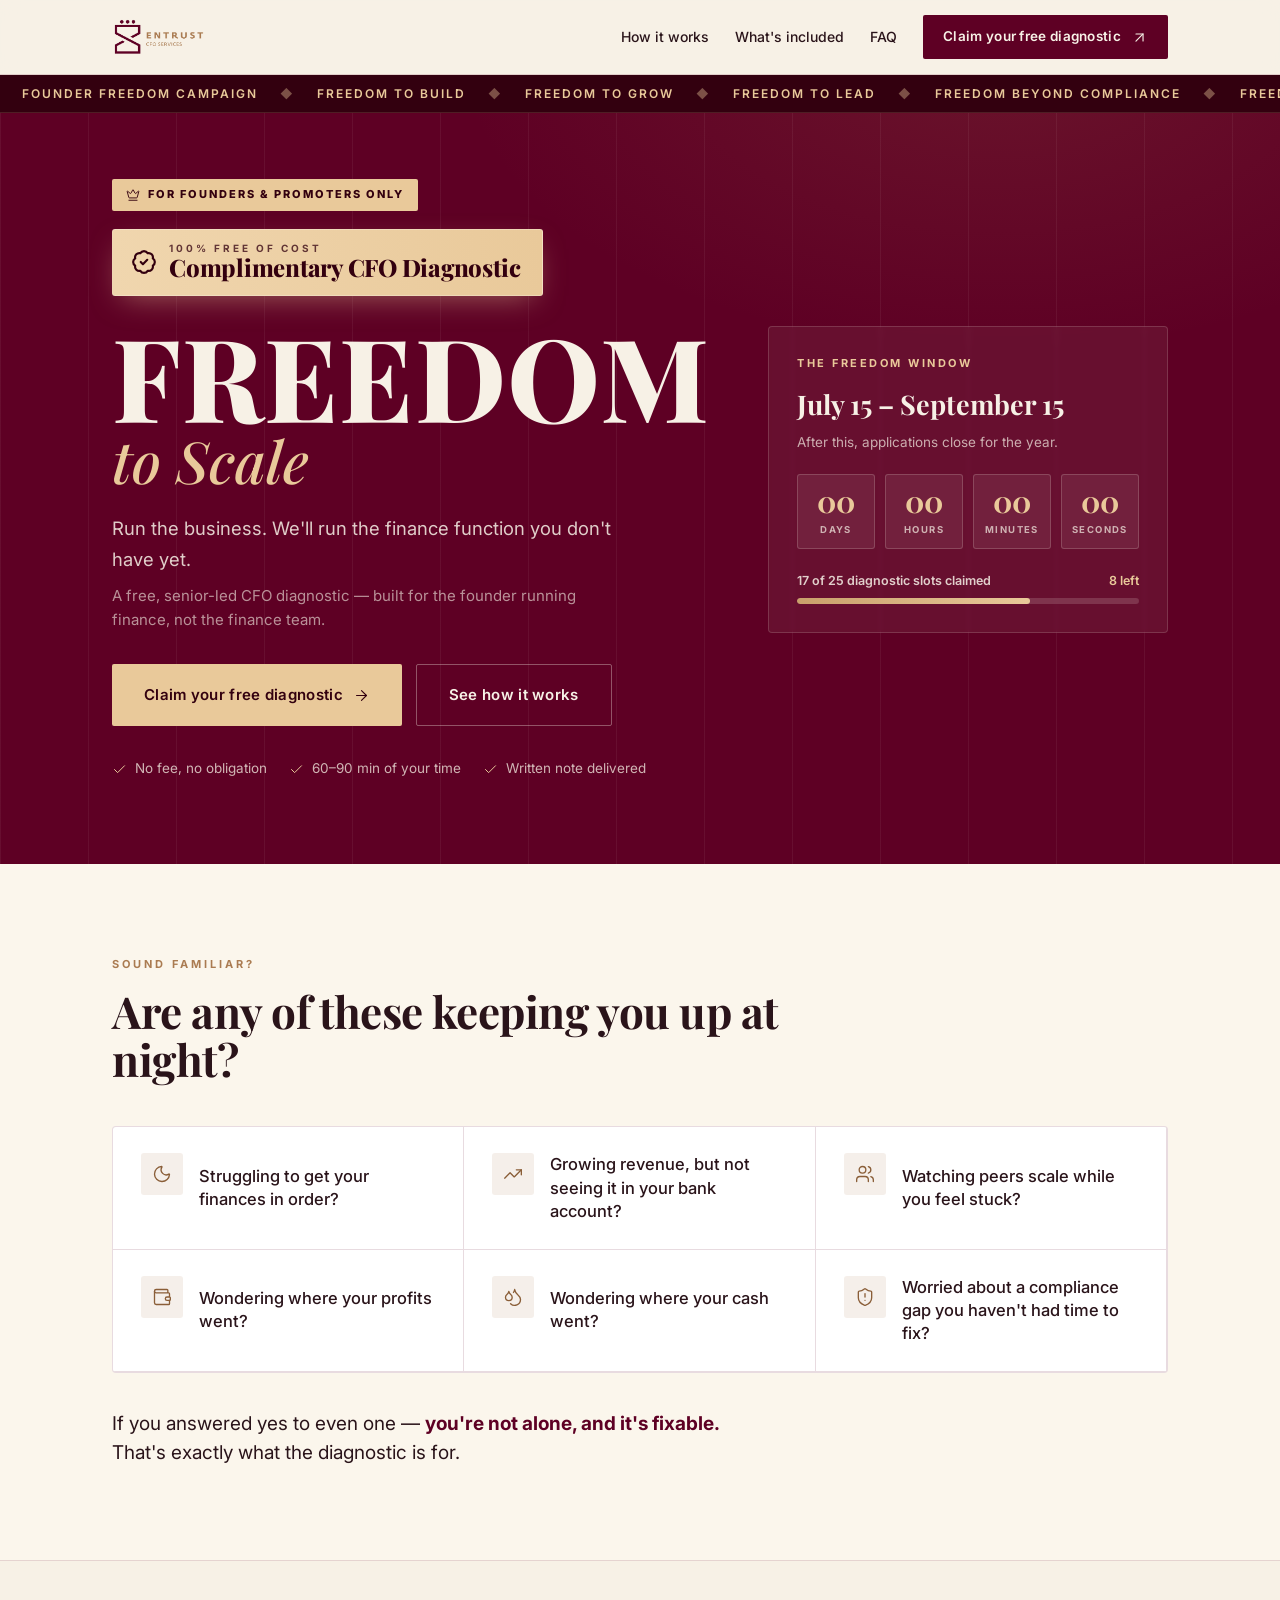
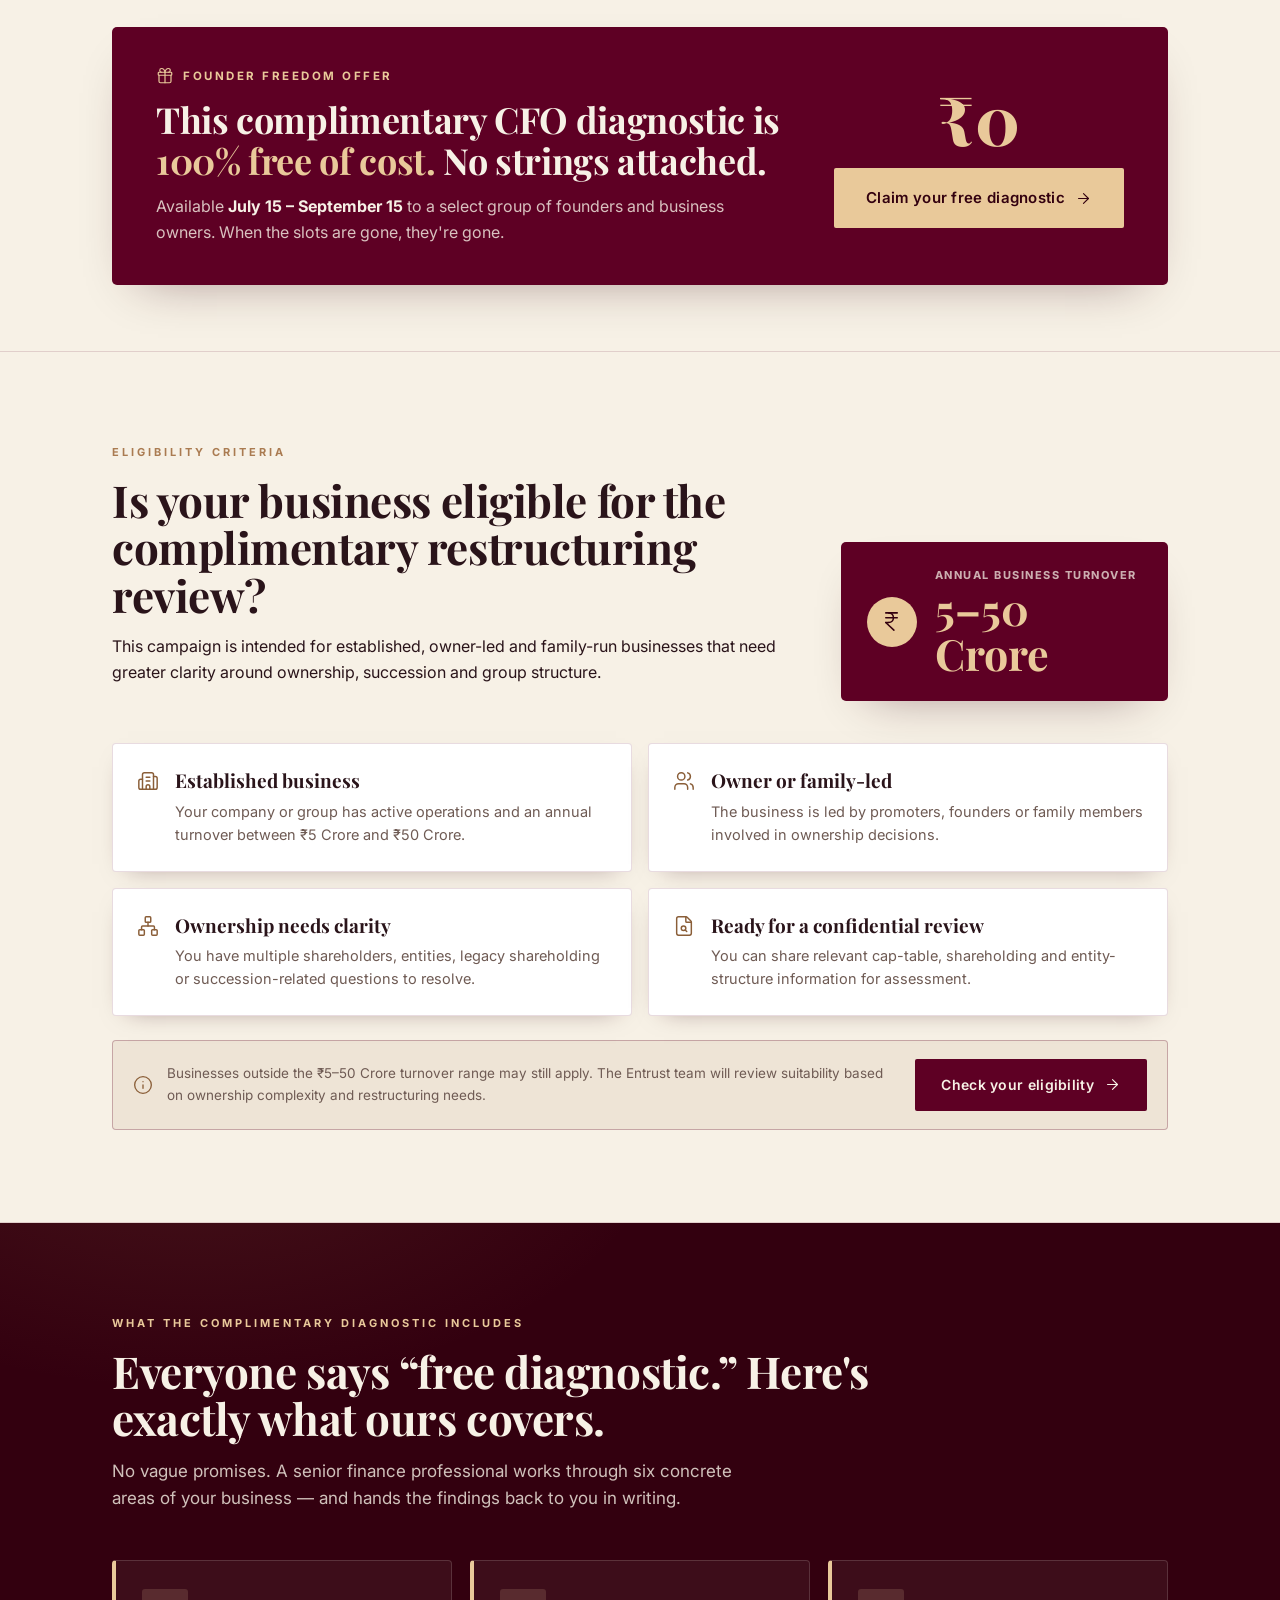
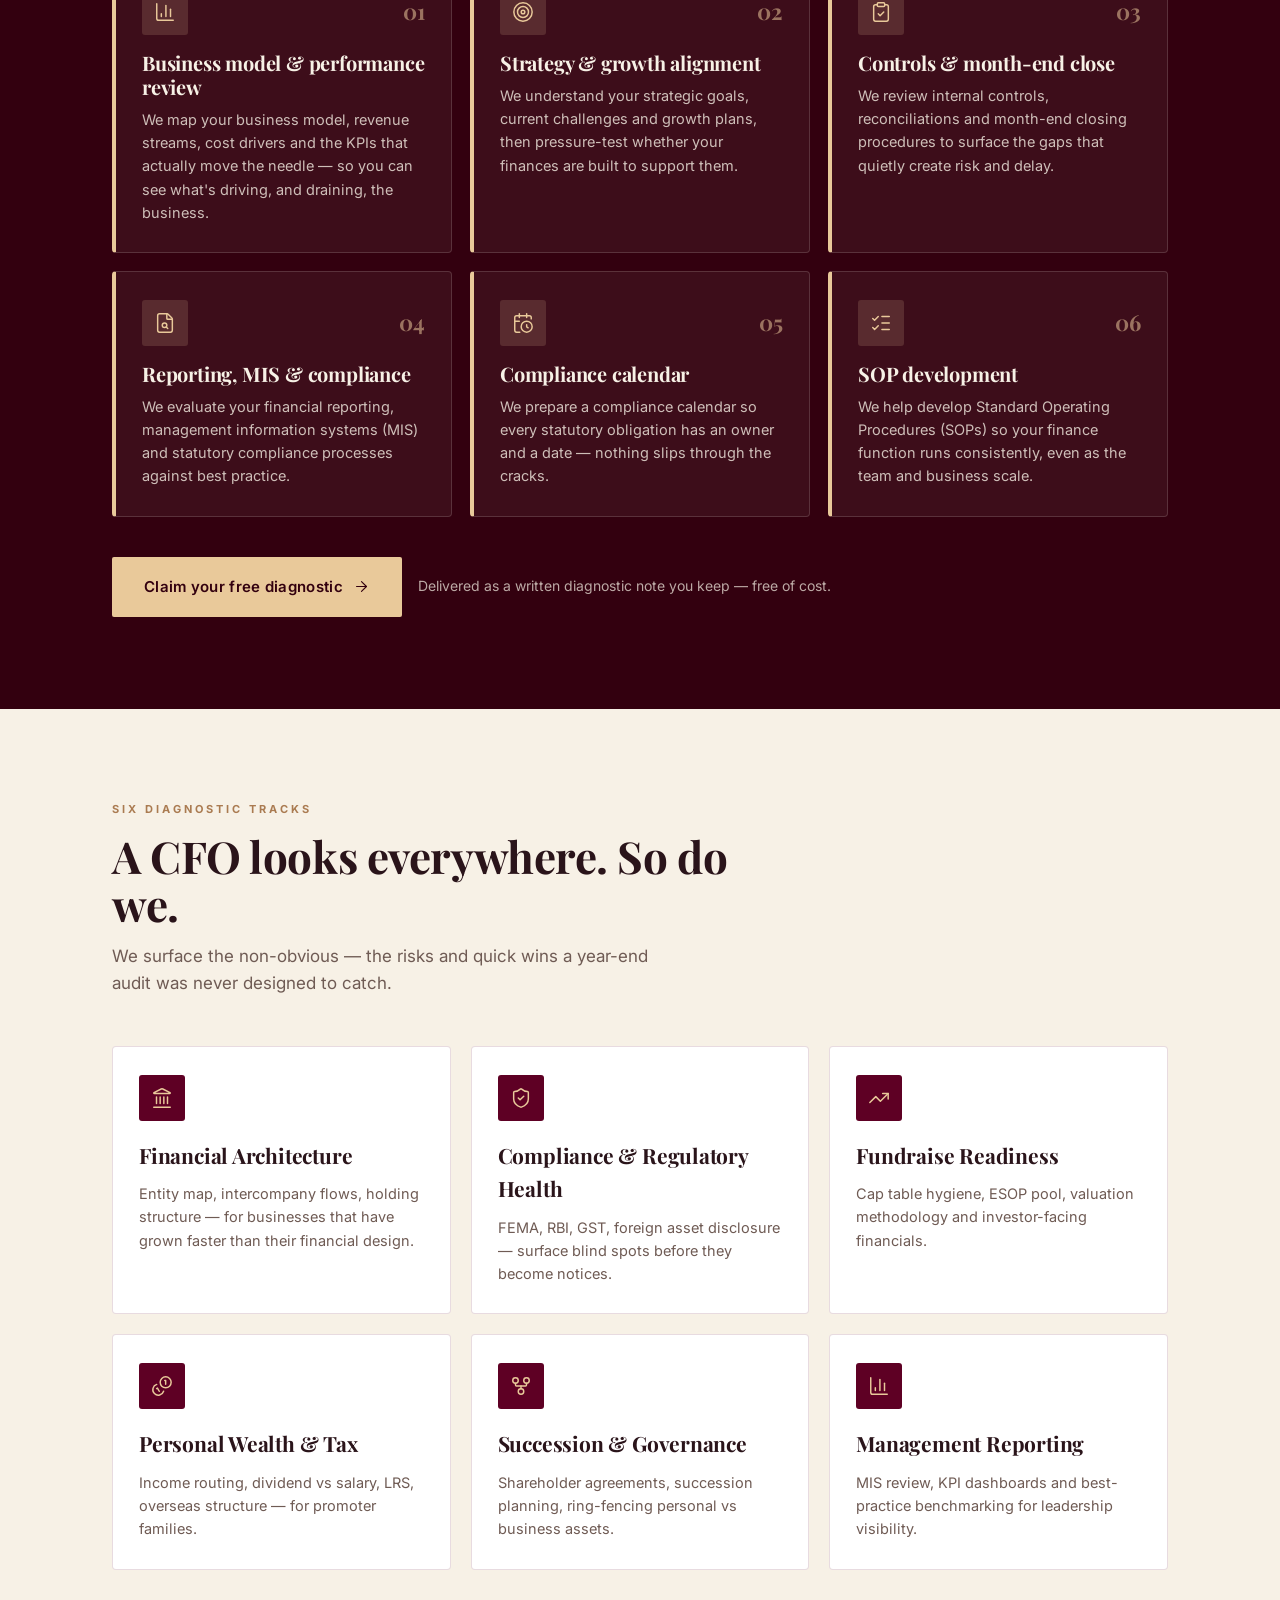
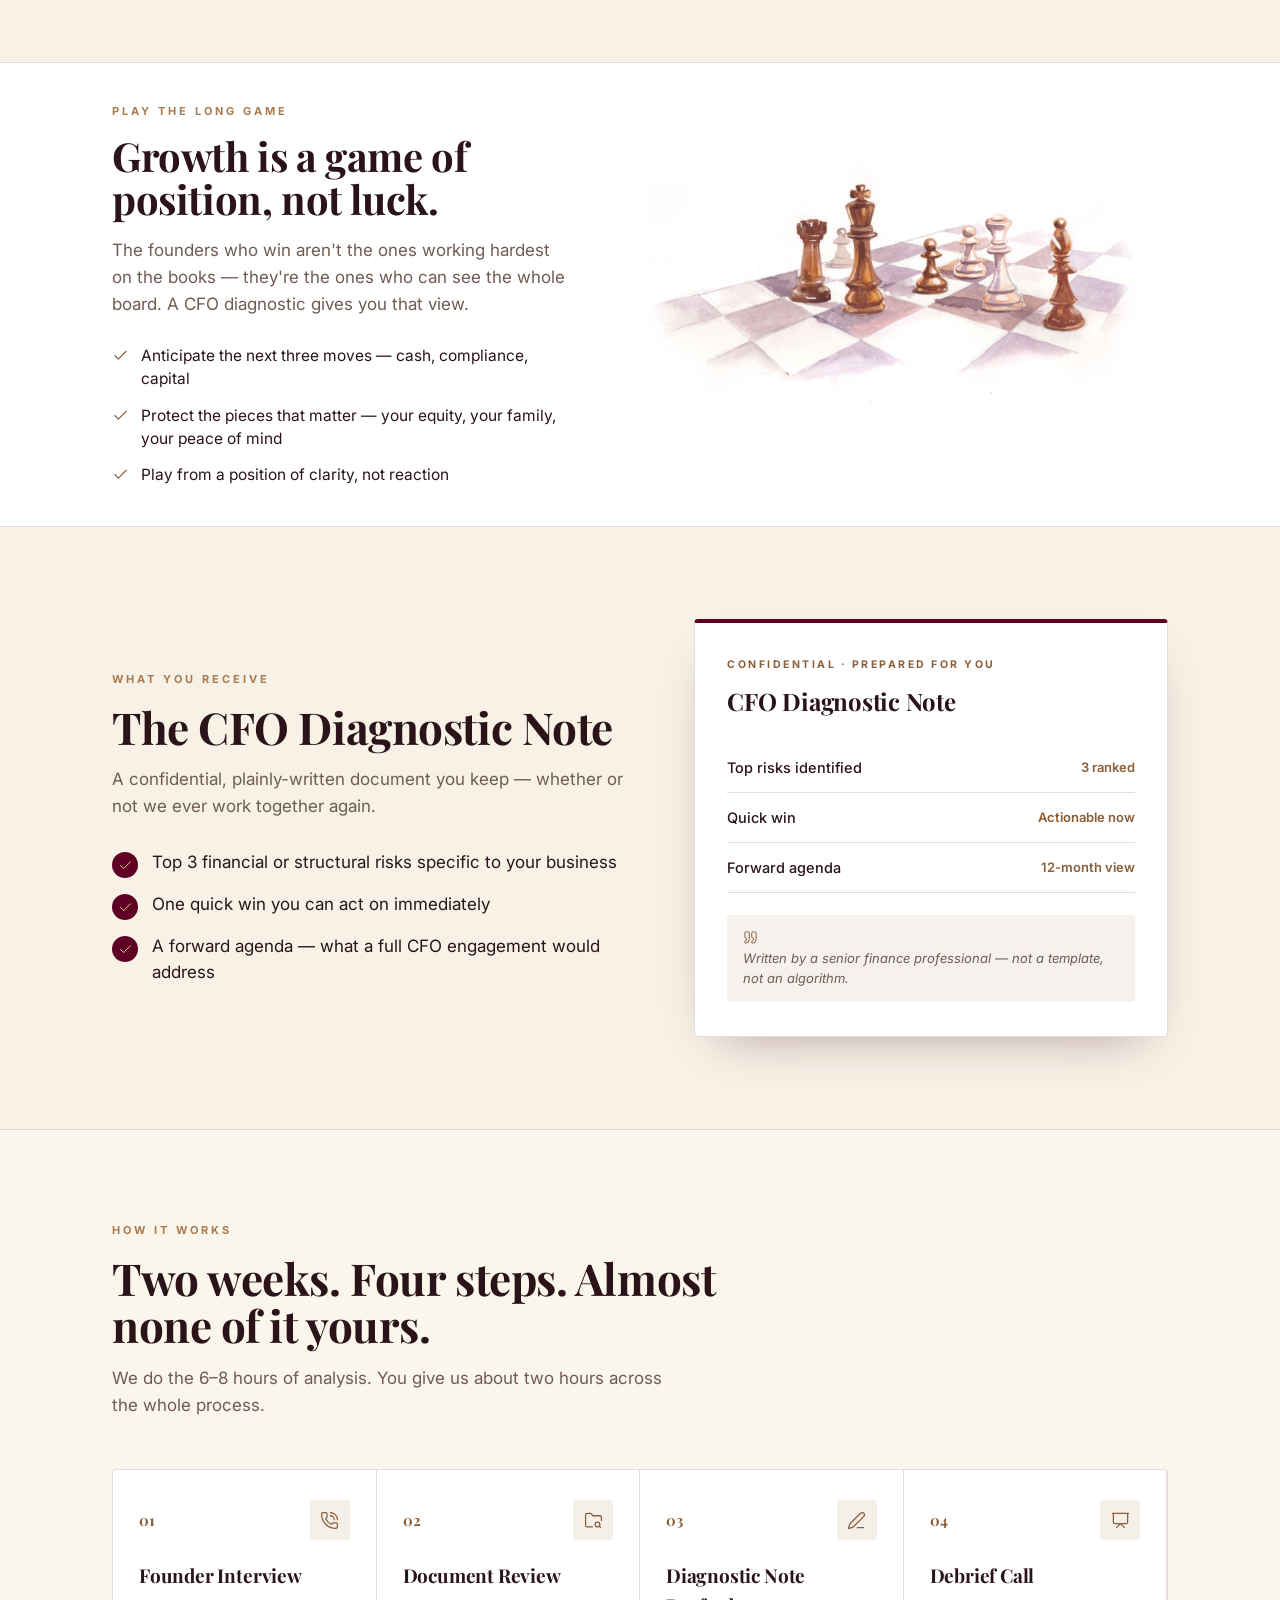
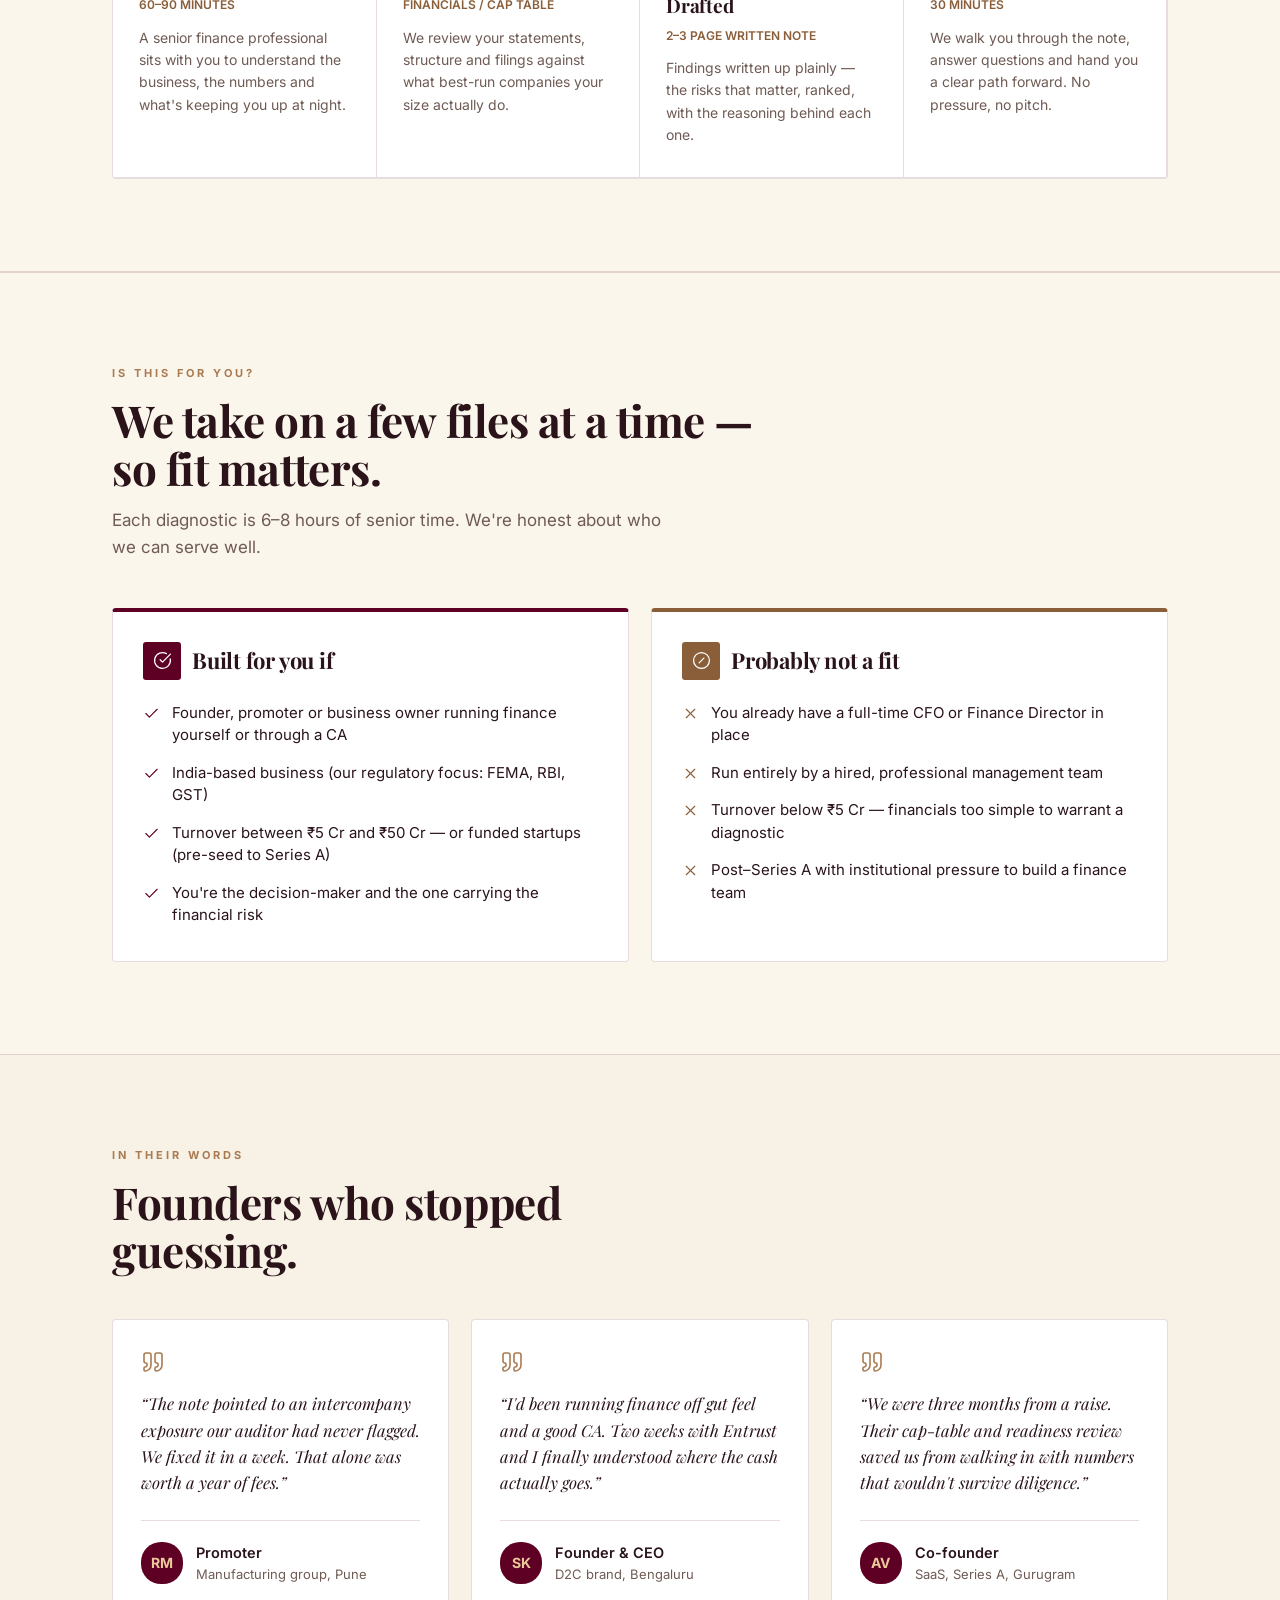
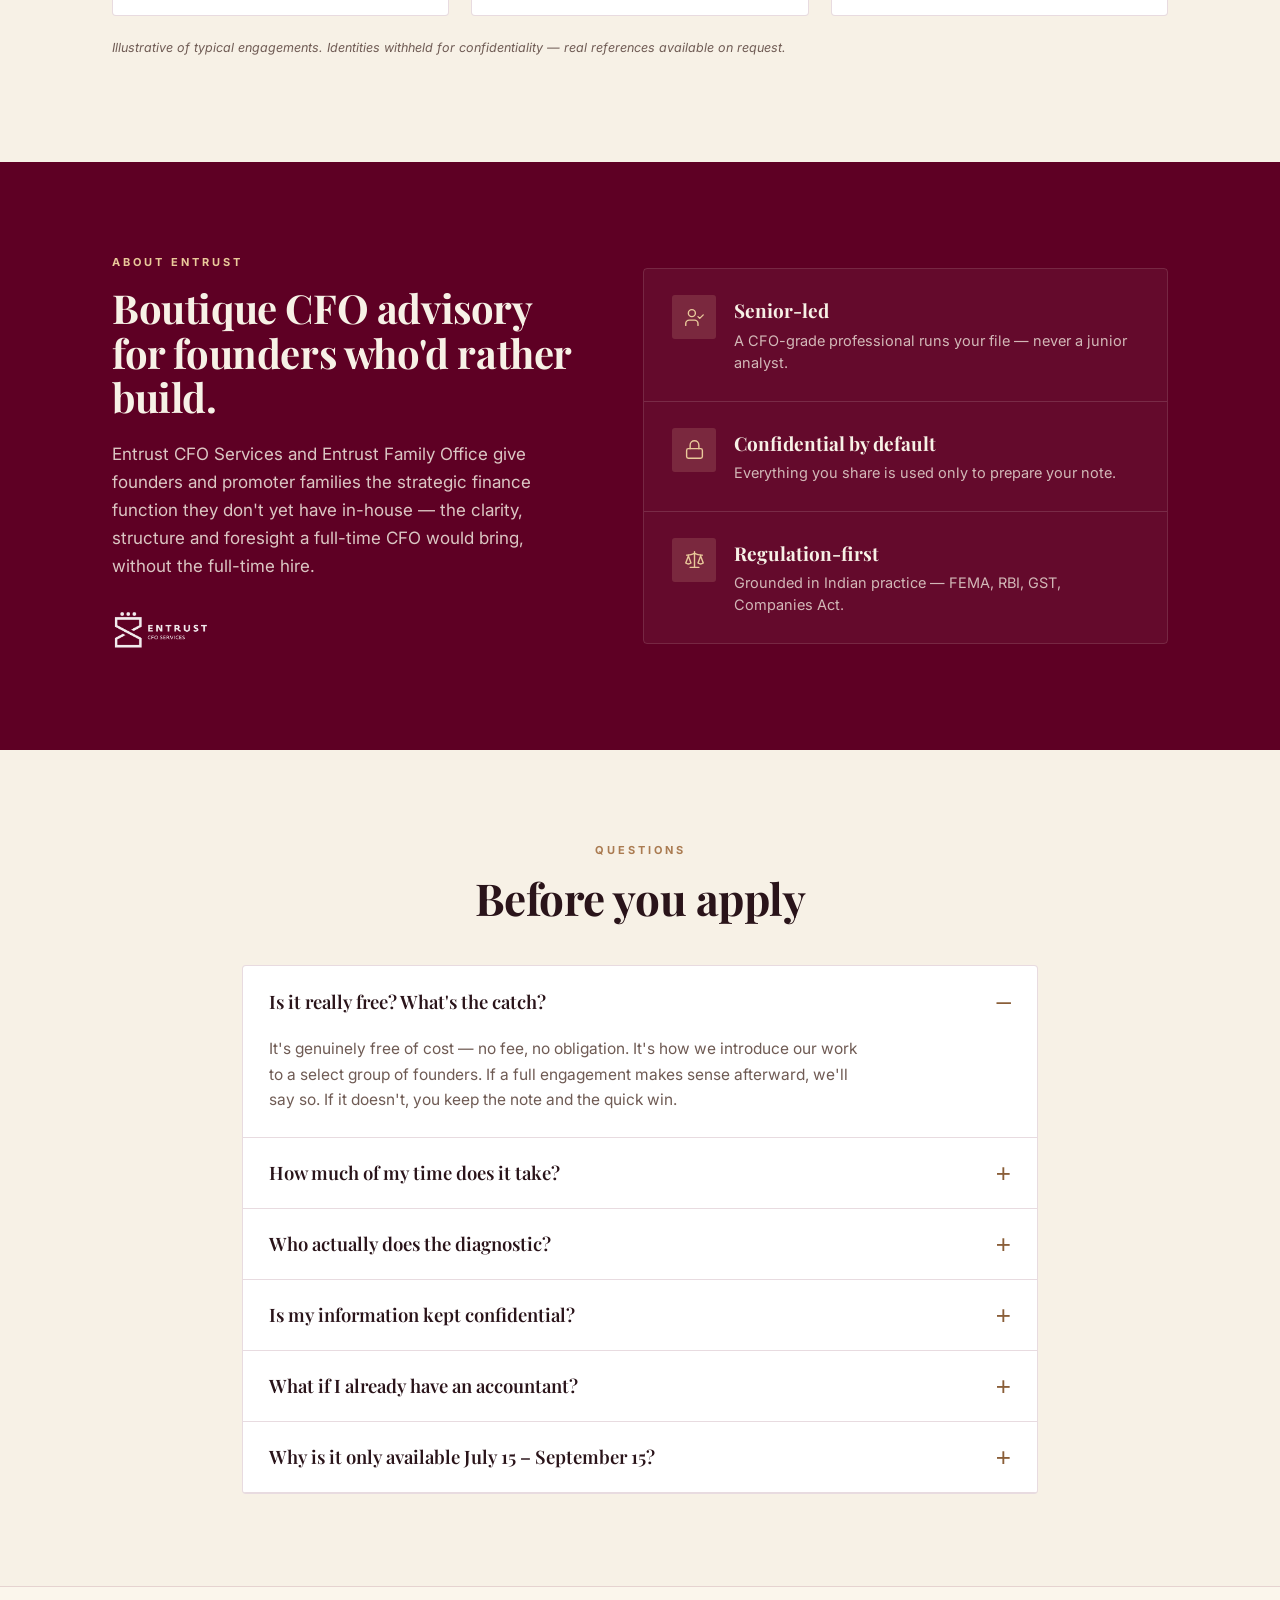
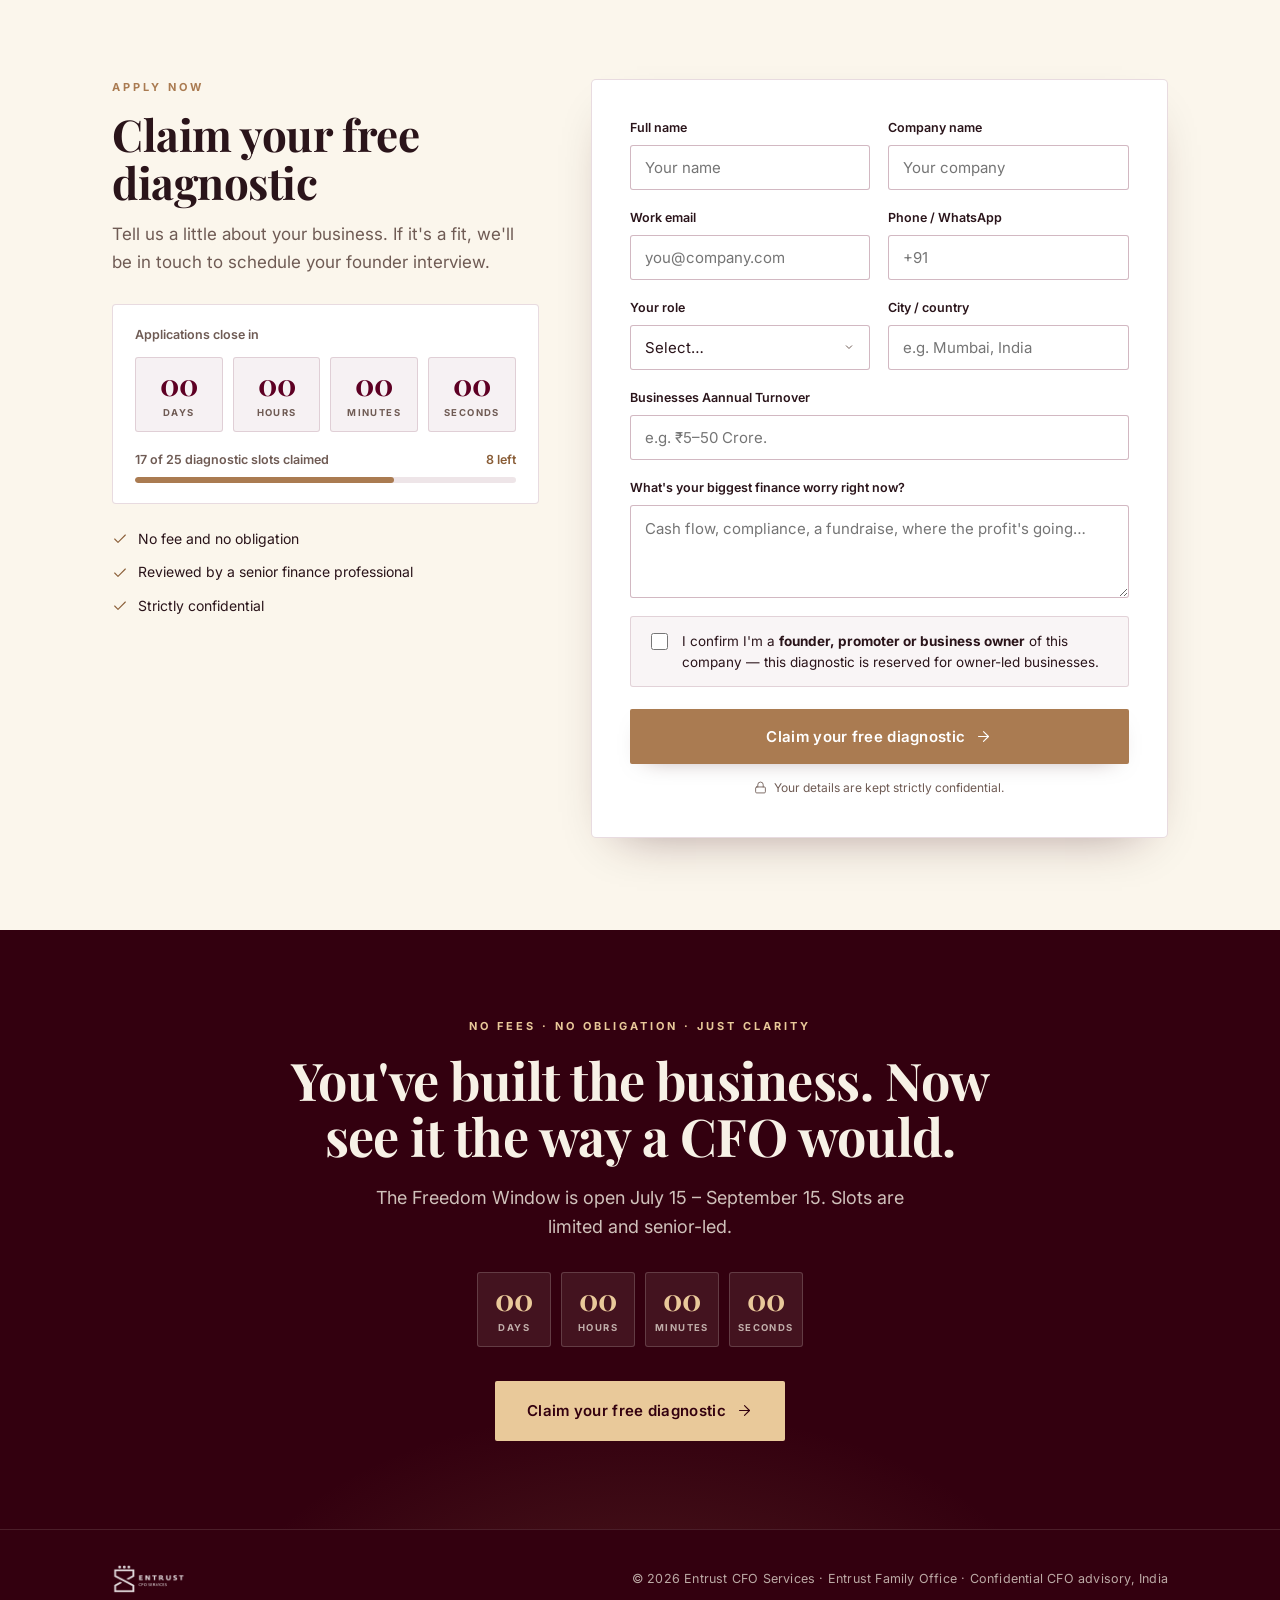
==== Free-cfo-diagnostic/index.html @ 4e7f2d43 "Add files via upload" ====
<!DOCTYPE html>
<html lang="en">

<head>
  <meta charset="UTF-8">
  <meta name="viewport" content="width=device-width, initial-scale=1.0">
  <title>Complimentary CFO Diagnostic | Entrust CFO Services</title>
  <meta name="description"
    content="Apply for a complimentary CFO diagnostic for founder-led businesses. Get a senior review of finance, compliance, cash flow and growth priorities.">
  <link rel="preconnect" href="https://fonts.googleapis.com">
  <link rel="preconnect" href="https://fonts.gstatic.com" crossorigin>
  <link
    href="https://fonts.googleapis.com/css2?family=Inter:wght@300;400;500;600;700;800&family=Playfair+Display:ital,wght@0,400..800;1,400..600&display=swap"
    rel="stylesheet">
  <link rel="stylesheet" href="styles.css">
  <script src="assets/lucide.min.js" defer></script>
  <script src="script.js" defer></script>
</head>

<body>
  <div class="u-001">
    <nav class="u-002">
      <div class="wrap u-003">
        <img alt="Entrust CFO Services" class="u-004" src="assets/entrust-logo.png" />
        <div class="nav-links u-005">
          <a class="nav-link" href="#how">How it works</a>
          <a class="nav-link" href="#included">What's included</a>
          <a class="nav-link" href="#faq">FAQ</a>
          <a class="btn btn-maroon u-006" href="#apply">Claim your free diagnostic<i class="lucide"
              data-lucide="arrow-up-right"></i></a>
        </div>
        <button aria-controls="mobile-menu" aria-expanded="false" aria-label="Menu" class="hamburger"
          id="menu-toggle"><i class="lucide" data-lucide="menu"></i></button>
      </div>
      <div class="u-007" hidden="" id="mobile-menu">
        <a class="nav-link mobile-menu-link u-008" href="#how">How it works</a>
        <a class="nav-link mobile-menu-link u-008" href="#included">What's included</a>
        <a class="nav-link mobile-menu-link u-008" href="#faq">FAQ</a>
        <a class="btn btn-maroon mobile-menu-link u-009" href="#apply">Claim your free diagnostic<i class="lucide"
            data-lucide="arrow-up-right"></i></a>
      </div>
    </nav>
    <div class="u-010">
      <div class="ticker-track u-011">
        <span class="u-012"><span class="u-013">Founder Freedom Campaign</span><span class="u-014">◆</span></span>
        <span class="u-012"><span class="u-013">Freedom to Build</span><span class="u-014">◆</span></span>
        <span class="u-012"><span class="u-013">Freedom to Grow</span><span class="u-014">◆</span></span>
        <span class="u-012"><span class="u-013">Freedom to Lead</span><span class="u-014">◆</span></span>
        <span class="u-012"><span class="u-013">Freedom Beyond Compliance</span><span class="u-014">◆</span></span>
        <span class="u-012"><span class="u-013">Freedom from the Back Office</span><span class="u-014">◆</span></span>
        <span class="u-012"><span class="u-013">Complimentary CFO Diagnostic · Jul 15 – Sep 15</span><span
            class="u-014">◆</span></span>
        <span class="u-012"><span class="u-013">Founder Freedom Campaign</span><span class="u-014">◆</span></span>
        <span class="u-012"><span class="u-013">Freedom to Build</span><span class="u-014">◆</span></span>
        <span class="u-012"><span class="u-013">Freedom to Grow</span><span class="u-014">◆</span></span>
        <span class="u-012"><span class="u-013">Freedom to Lead</span><span class="u-014">◆</span></span>
        <span class="u-012"><span class="u-013">Freedom Beyond Compliance</span><span class="u-014">◆</span></span>
        <span class="u-012"><span class="u-013">Freedom from the Back Office</span><span class="u-014">◆</span></span>
        <span class="u-012"><span class="u-013">Complimentary CFO Diagnostic · Jul 15 – Sep 15</span><span
            class="u-014">◆</span></span>
      </div>
    </div>
    <header class="u-015">
      <div class="u-016"></div>
      <div class="u-017"></div>
      <div class="wrap hero-grid u-018">
        <div>
          <div class="u-019">
            <span class="u-020"><i class="lucide u-021" data-lucide="crown"></i>For founders &amp; promoters only</span>
          </div>
          <div class="u-022">
            <i class="lucide u-023" data-lucide="badge-check"></i>
            <div class="u-024">
              <span class="u-025">100% Free of cost</span>
              <span class="serif u-026">Complimentary CFO Diagnostic</span>
            </div>
          </div>
          <div class="serif u-027">
            <div class="u-028">FREEDOM</div>
            <div class="u-029">
              <span data-words='["to Build", "to Scale", "to Lead"]' id="rotating-word">to Build</span>
            </div>
          </div>
          <p class="u-030">Run the business. We'll run the finance function you don't have yet.</p>
          <p class="u-031">A free, senior-led CFO diagnostic — built for the founder running finance, not the finance
            team.</p>
          <div class="u-032">
            <a class="btn btn-lg btn-gold" href="#apply">Claim your free diagnostic<i class="lucide"
                data-lucide="arrow-right"></i></a>
            <a class="btn btn-lg btn-ghost u-033" href="#how">See how it works</a>
          </div>
          <div class="u-034">
            <span class="u-035"><i class="lucide u-036" data-lucide="check"></i>No fee, no obligation</span>
            <span class="u-035"><i class="lucide u-036" data-lucide="check"></i>60–90 min of your time</span>
            <span class="u-035"><i class="lucide u-036" data-lucide="check"></i>Written note delivered</span>
          </div>
        </div>
        <div class="u-037">
          <div class="u-038">The Freedom Window</div>
          <div class="serif u-039">July 15 – September 15</div>
          <p class="u-040">After this, applications close for the year.</p>
          <div class="u-041">
            <div class="countdown countdown-light" data-deadline="2026-09-15T23:59:59+05:30">
              <div class="countdown-item"><strong data-countdown="days">00</strong><span>Days</span></div>
              <div class="countdown-item"><strong data-countdown="hours">00</strong><span>Hours</span></div>
              <div class="countdown-item"><strong data-countdown="minutes">00</strong><span>Minutes</span></div>
              <div class="countdown-item"><strong data-countdown="seconds">00</strong><span>Seconds</span></div>
            </div>
          </div>
          <div>
            <div class="u-042"><span>17 of 25 diagnostic slots claimed</span><span class="u-043">8 left</span></div>
            <div class="u-044">
              <div class="u-045"></div>
            </div>
          </div>
        </div>
      </div>
    </header>
    <section class="section u-046">
      <div class="wrap">
        <div class="sec-head u-047">
          <p class="eyebrow">Sound familiar?</p>
          <h2 class="serif sec-title">Are any of these keeping you up at night?</h2>
        </div>
        <div class="u-048">
          <div class="u-049">
            <div class="u-050"><i class="lucide u-051" data-lucide="moon"></i></div>
            <p class="u-052">Struggling to get your finances in order?</p>
          </div>
          <div class="u-049">
            <div class="u-050"><i class="lucide u-051" data-lucide="trending-up"></i></div>
            <p class="u-052">Growing revenue, but not seeing it in your bank account?</p>
          </div>
          <div class="u-049">
            <div class="u-050"><i class="lucide u-051" data-lucide="users"></i></div>
            <p class="u-052">Watching peers scale while you feel stuck?</p>
          </div>
          <div class="u-049">
            <div class="u-050"><i class="lucide u-051" data-lucide="wallet"></i></div>
            <p class="u-052">Wondering where your profits went?</p>
          </div>
          <div class="u-049">
            <div class="u-050"><i class="lucide u-051" data-lucide="droplets"></i></div>
            <p class="u-052">Wondering where your cash went?</p>
          </div>
          <div class="u-049">
            <div class="u-050"><i class="lucide u-051" data-lucide="shield-alert"></i></div>
            <p class="u-052">Worried about a compliance gap you haven't had time to fix?</p>
          </div>
        </div>
        <p class="u-053">If you answered yes to even one — <strong class="u-054">you're not alone, and it's
            fixable.</strong> That's exactly what the diagnostic is for.</p>
      </div>
    </section>
    <section class="section-tight">
      <div class="wrap">
        <div class="offer-grid u-055">
          <div>
            <div class="u-056"><i class="lucide u-057" data-lucide="gift"></i><span class="u-058">Founder Freedom
                Offer</span></div>
            <h2 class="serif u-059">This complimentary CFO diagnostic is <span class="u-043">100% free of cost.</span>
              No strings attached.</h2>
            <p class="u-060">Available <strong class="u-061">July 15 – September 15</strong> to a select group of
              founders and business owners. When the slots are gone, they're gone.</p>
          </div>
          <div class="offer-price u-062">
            <div class="serif u-063">₹0</div>
            <a class="btn btn-lg btn-gold u-064" href="#apply">Claim your free diagnostic<i class="lucide"
                data-lucide="arrow-right"></i></a>
          </div>
        </div>
      </div>
    </section>
    <section class="section eligibility-section" id="eligibility">
      <div class="wrap">
        <div class="eligibility-layout">
          <div class="section-heading wide">
            <p class="eyebrow">Eligibility criteria</p>
            <h2 class="serif sec-title">Is your business eligible for the complimentary restructuring review?</h2>
            <p class="section-sub">This campaign is intended for established, owner-led and family-run businesses that
              need greater clarity around ownership, succession and group structure.</p>
          </div>

          <div class="turnover-highlight" aria-label="Annual turnover eligibility">
            <span class="turnover-icon"><i data-lucide="indian-rupee"></i></span>
            <div>
              <span>Annual business turnover</span>
              <strong class="serif">5–50 Crore</strong>
            </div>
          </div>
        </div>

        <div class="eligibility-grid">
          <article class="eligibility-card">
            <i data-lucide="building-2"></i>
            <div><strong>Established business</strong>
              <p>Your company or group has active operations and an annual turnover between ₹5 Crore and ₹50 Crore.</p>
            </div>
          </article>
          <article class="eligibility-card">
            <i data-lucide="users"></i>
            <div><strong>Owner or family-led</strong>
              <p>The business is led by promoters, founders or family members involved in ownership decisions.</p>
            </div>
          </article>
          <article class="eligibility-card">
            <i data-lucide="network"></i>
            <div><strong>Ownership needs clarity</strong>
              <p>You have multiple shareholders, entities, legacy shareholding or succession-related questions to
                resolve.</p>
            </div>
          </article>
          <article class="eligibility-card">
            <i data-lucide="file-search"></i>
            <div><strong>Ready for a confidential review</strong>
              <p>You can share relevant cap-table, shareholding and entity-structure information for assessment.</p>
            </div>
          </article>
        </div>

        <div class="eligibility-note">
          <i data-lucide="info"></i>
          <p>Businesses outside the ₹5–50 Crore turnover range may still apply. The Entrust team will review suitability
            based on ownership complexity and restructuring needs.</p>
          <a href="#apply" class="btn btn-maroon">Check your eligibility <i data-lucide="arrow-right"></i></a>
        </div>
      </div>
    </section>

    <section class="section u-065" id="included">
      <div class="u-066"></div>
      <div class="wrap u-067">
        <div class="sec-head u-068">
          <p class="eyebrow u-043">What the complimentary diagnostic includes</p>
          <h2 class="serif sec-title u-061">Everyone says “free diagnostic.” Here's exactly what ours covers.</h2>
          <p class="sec-sub u-069">No vague promises. A senior finance professional works through six concrete areas of
            your business — and hands the findings back to you in writing.</p>
        </div>
        <div class="u-070">
          <div class="inc-card u-071">
            <div class="u-072">
              <div class="u-073"><i class="lucide u-074" data-lucide="bar-chart-3"></i></div>
              <span class="serif u-075">01</span>
            </div>
            <h3 class="serif u-076">Business model &amp; performance review</h3>
            <p class="u-077">We map your business model, revenue streams, cost drivers and the KPIs that actually move
              the needle — so you can see what's driving, and draining, the business.</p>
          </div>
          <div class="inc-card u-071">
            <div class="u-072">
              <div class="u-073"><i class="lucide u-074" data-lucide="target"></i></div>
              <span class="serif u-075">02</span>
            </div>
            <h3 class="serif u-076">Strategy &amp; growth alignment</h3>
            <p class="u-077">We understand your strategic goals, current challenges and growth plans, then pressure-test
              whether your finances are built to support them.</p>
          </div>
          <div class="inc-card u-071">
            <div class="u-072">
              <div class="u-073"><i class="lucide u-074" data-lucide="clipboard-check"></i></div>
              <span class="serif u-075">03</span>
            </div>
            <h3 class="serif u-076">Controls &amp; month-end close</h3>
            <p class="u-077">We review internal controls, reconciliations and month-end closing procedures to surface
              the gaps that quietly create risk and delay.</p>
          </div>
          <div class="inc-card u-071">
            <div class="u-072">
              <div class="u-073"><i class="lucide u-074" data-lucide="file-search"></i></div>
              <span class="serif u-075">04</span>
            </div>
            <h3 class="serif u-076">Reporting, MIS &amp; compliance</h3>
            <p class="u-077">We evaluate your financial reporting, management information systems (MIS) and statutory
              compliance processes against best practice.</p>
          </div>
          <div class="inc-card u-071">
            <div class="u-072">
              <div class="u-073"><i class="lucide u-074" data-lucide="calendar-clock"></i></div>
              <span class="serif u-075">05</span>
            </div>
            <h3 class="serif u-076">Compliance calendar</h3>
            <p class="u-077">We prepare a compliance calendar so every statutory obligation has an owner and a date —
              nothing slips through the cracks.</p>
          </div>
          <div class="inc-card u-071">
            <div class="u-072">
              <div class="u-073"><i class="lucide u-074" data-lucide="list-checks"></i></div>
              <span class="serif u-075">06</span>
            </div>
            <h3 class="serif u-076">SOP development</h3>
            <p class="u-077">We help develop Standard Operating Procedures (SOPs) so your finance function runs
              consistently, even as the team and business scale.</p>
          </div>
        </div>
        <div class="u-078">
          <a class="btn btn-lg btn-gold" href="#apply">Claim your free diagnostic<i class="lucide"
              data-lucide="arrow-right"></i></a>
          <span class="u-079">Delivered as a written diagnostic note you keep — free of cost.</span>
        </div>
      </div>
    </section>
    <section class="section" id="tracks">
      <div class="wrap">
        <div class="sec-head">
          <p class="eyebrow">Six diagnostic tracks</p>
          <h2 class="serif sec-title">A CFO looks everywhere. So do we.</h2>
          <p class="sec-sub">We surface the non-obvious — the risks and quick wins a year-end audit was never designed
            to catch.</p>
        </div>
        <div class="u-080">
          <div class="track-card u-081">
            <div class="u-082"><i class="lucide u-074" data-lucide="landmark"></i></div>
            <h3 class="serif u-083">Financial Architecture</h3>
            <p class="u-084">Entity map, intercompany flows, holding structure — for businesses that have grown faster
              than their financial design.</p>
          </div>
          <div class="track-card u-081">
            <div class="u-082"><i class="lucide u-074" data-lucide="shield-check"></i></div>
            <h3 class="serif u-083">Compliance &amp; Regulatory Health</h3>
            <p class="u-084">FEMA, RBI, GST, foreign asset disclosure — surface blind spots before they become notices.
            </p>
          </div>
          <div class="track-card u-081">
            <div class="u-082"><i class="lucide u-074" data-lucide="trending-up"></i></div>
            <h3 class="serif u-083">Fundraise Readiness</h3>
            <p class="u-084">Cap table hygiene, ESOP pool, valuation methodology and investor-facing financials.</p>
          </div>
          <div class="track-card u-081">
            <div class="u-082"><i class="lucide u-074" data-lucide="coins"></i></div>
            <h3 class="serif u-083">Personal Wealth &amp; Tax</h3>
            <p class="u-084">Income routing, dividend vs salary, LRS, overseas structure — for promoter families.</p>
          </div>
          <div class="track-card u-081">
            <div class="u-082"><i class="lucide u-074" data-lucide="git-fork"></i></div>
            <h3 class="serif u-083">Succession &amp; Governance</h3>
            <p class="u-084">Shareholder agreements, succession planning, ring-fencing personal vs business assets.</p>
          </div>
          <div class="track-card u-081">
            <div class="u-082"><i class="lucide u-074" data-lucide="bar-chart-3"></i></div>
            <h3 class="serif u-083">Management Reporting</h3>
            <p class="u-084">MIS review, KPI dashboards and best-practice benchmarking for leadership visibility.</p>
          </div>
        </div>
      </div>
    </section>
    <section class="u-085">
      <div class="wrap strat-grid u-086">
        <div>
          <p class="eyebrow">Play the long game</p>
          <h2 class="serif sec-title u-087">Growth is a game of position, not luck.</h2>
          <p class="sec-sub">The founders who win aren't the ones working hardest on the books — they're the ones who
            can see the whole board. A CFO diagnostic gives you that view.</p>
          <div class="u-088">
            <div class="u-089"><i class="lucide u-090" data-lucide="check"></i><span class="u-091">Anticipate the next
                three moves — cash, compliance, capital</span></div>
            <div class="u-089"><i class="lucide u-090" data-lucide="check"></i><span class="u-091">Protect the pieces
                that matter — your equity, your family, your peace of mind</span></div>
            <div class="u-089"><i class="lucide u-090" data-lucide="check"></i><span class="u-091">Play from a position
                of clarity, not reaction</span></div>
          </div>
        </div>
        <figure class="u-092">
          <img alt="Watercolour chess board mid-game" class="u-093" loading="lazy" src="assets/founder.jpg" />
        </figure>
      </div>
    </section>
    <section class="section">
      <div class="wrap deliv-grid u-094">
        <div>
          <p class="eyebrow">What you receive</p>
          <h2 class="serif sec-title">The CFO Diagnostic Note</h2>
          <p class="sec-sub">A confidential, plainly-written document you keep — whether or not we ever work together
            again.</p>
          <div class="u-095">
            <div class="u-096">
              <div class="u-097"><i class="lucide u-098" data-lucide="check"></i></div>
              <p class="u-099">Top 3 financial or structural risks specific to your business</p>
            </div>
            <div class="u-096">
              <div class="u-097"><i class="lucide u-098" data-lucide="check"></i></div>
              <p class="u-099">One quick win you can act on immediately</p>
            </div>
            <div class="u-096">
              <div class="u-097"><i class="lucide u-098" data-lucide="check"></i></div>
              <p class="u-099">A forward agenda — what a full CFO engagement would address</p>
            </div>
          </div>
        </div>
        <div class="u-067">
          <div class="u-100">
            <div class="u-101">Confidential · Prepared for you</div>
            <h3 class="serif u-102">CFO Diagnostic Note</h3>
            <div class="drow u-103"><span class="u-104">Top risks identified</span><span class="u-105">3 ranked</span>
            </div>
            <div class="drow u-103"><span class="u-104">Quick win</span><span class="u-105">Actionable now</span></div>
            <div class="drow u-103"><span class="u-104">Forward agenda</span><span class="u-105">12-month view</span>
            </div>
            <div class="u-106"><i class="lucide u-107" data-lucide="quote"></i>
              <div class="u-108">Written by a senior finance professional — not a template, not an algorithm.</div>
            </div>
          </div>
        </div>
      </div>
    </section>
    <section class="section u-109" id="how">
      <div class="wrap">
        <div class="sec-head">
          <p class="eyebrow">How it works</p>
          <h2 class="serif sec-title">Two weeks. Four steps. Almost none of it yours.</h2>
          <p class="sec-sub">We do the 6–8 hours of analysis. You give us about two hours across the whole process.</p>
        </div>
        <div class="u-110">
          <div class="u-111">
            <div class="u-112"><span class="serif u-113">01</span>
              <div class="u-114"><i class="lucide u-115" data-lucide="phone-call"></i></div>
            </div>
            <h3 class="serif u-116">Founder Interview</h3>
            <div class="u-117">60–90 minutes</div>
            <p class="u-118">A senior finance professional sits with you to understand the business, the numbers and
              what's keeping you up at night.</p>
          </div>
          <div class="u-111">
            <div class="u-112"><span class="serif u-113">02</span>
              <div class="u-114"><i class="lucide u-115" data-lucide="folder-search"></i></div>
            </div>
            <h3 class="serif u-116">Document Review</h3>
            <div class="u-117">Financials / cap table</div>
            <p class="u-118">We review your statements, structure and filings against what best-run companies your size
              actually do.</p>
          </div>
          <div class="u-111">
            <div class="u-112"><span class="serif u-113">03</span>
              <div class="u-114"><i class="lucide u-115" data-lucide="pen-line"></i></div>
            </div>
            <h3 class="serif u-116">Diagnostic Note Drafted</h3>
            <div class="u-117">2–3 page written note</div>
            <p class="u-118">Findings written up plainly — the risks that matter, ranked, with the reasoning behind each
              one.</p>
          </div>
          <div class="u-111">
            <div class="u-112"><span class="serif u-113">04</span>
              <div class="u-114"><i class="lucide u-115" data-lucide="presentation"></i></div>
            </div>
            <h3 class="serif u-116">Debrief Call</h3>
            <div class="u-117">30 minutes</div>
            <p class="u-118">We walk you through the note, answer questions and hand you a clear path forward. No
              pressure, no pitch.</p>
          </div>
        </div>
      </div>
    </section>
    <section class="section u-109">
      <div class="wrap">
        <div class="sec-head u-119">
          <p class="eyebrow">Is this for you?</p>
          <h2 class="serif sec-title">We take on a few files at a time — so fit matters.</h2>
          <p class="sec-sub">Each diagnostic is 6–8 hours of senior time. We're honest about who we can serve well.</p>
        </div>
        <div class="u-120">
          <div class="u-121">
            <div class="u-122">
              <div class="u-123"><i class="lucide u-115" data-lucide="check-circle"></i></div>
              <h3 class="serif u-124">Built for you if</h3>
            </div>
            <div class="u-125">
              <div class="u-089"><i class="lucide u-126" data-lucide="check"></i><span class="u-127">Founder, promoter
                  or business owner running finance yourself or through a CA</span></div>
              <div class="u-089"><i class="lucide u-126" data-lucide="check"></i><span class="u-127">India-based
                  business (our regulatory focus: FEMA, RBI, GST)</span></div>
              <div class="u-089"><i class="lucide u-126" data-lucide="check"></i><span class="u-127">Turnover between ₹5
                  Cr and ₹50 Cr — or funded startups (pre-seed to Series A)</span></div>
              <div class="u-089"><i class="lucide u-126" data-lucide="check"></i><span class="u-127">You're the
                  decision-maker and the one carrying the financial risk</span></div>
            </div>
          </div>
          <div class="u-128">
            <div class="u-122">
              <div class="u-129"><i class="lucide u-115" data-lucide="circle-slash"></i></div>
              <h3 class="serif u-124">Probably not a fit</h3>
            </div>
            <div class="u-125">
              <div class="u-089"><i class="lucide u-090" data-lucide="x"></i><span class="u-127">You already have a
                  full-time CFO or Finance Director in place</span></div>
              <div class="u-089"><i class="lucide u-090" data-lucide="x"></i><span class="u-127">Run entirely by a
                  hired, professional management team</span></div>
              <div class="u-089"><i class="lucide u-090" data-lucide="x"></i><span class="u-127">Turnover below ₹5 Cr —
                  financials too simple to warrant a diagnostic</span></div>
              <div class="u-089"><i class="lucide u-090" data-lucide="x"></i><span class="u-127">Post–Series A with
                  institutional pressure to build a finance team</span></div>
            </div>
          </div>
        </div>
      </div>
    </section>
    <section class="section">
      <div class="wrap">
        <div class="sec-head">
          <p class="eyebrow">In their words</p>
          <h2 class="serif sec-title">Founders who stopped guessing.</h2>
        </div>
        <div class="u-130">
          <figure class="u-131">
            <i class="lucide u-132" data-lucide="quote"></i>
            <blockquote class="serif u-133">“The note pointed to an intercompany exposure our auditor had never flagged.
              We fixed it in a week. That alone was worth a year of fees.”</blockquote>
            <figcaption class="u-134">
              <div class="u-135">RM</div>
              <div>
                <div class="u-136">Promoter</div>
                <div class="u-137">Manufacturing group, Pune</div>
              </div>
            </figcaption>
          </figure>
          <figure class="u-131">
            <i class="lucide u-132" data-lucide="quote"></i>
            <blockquote class="serif u-133">“I'd been running finance off gut feel and a good CA. Two weeks with Entrust
              and I finally understood where the cash actually goes.”</blockquote>
            <figcaption class="u-134">
              <div class="u-135">SK</div>
              <div>
                <div class="u-136">Founder &amp; CEO</div>
                <div class="u-137">D2C brand, Bengaluru</div>
              </div>
            </figcaption>
          </figure>
          <figure class="u-131">
            <i class="lucide u-132" data-lucide="quote"></i>
            <blockquote class="serif u-133">“We were three months from a raise. Their cap-table and readiness review
              saved us from walking in with numbers that wouldn't survive diligence.”</blockquote>
            <figcaption class="u-134">
              <div class="u-135">AV</div>
              <div>
                <div class="u-136">Co-founder</div>
                <div class="u-137">SaaS, Series A, Gurugram</div>
              </div>
            </figcaption>
          </figure>
        </div>
        <p class="u-138">Illustrative of typical engagements. Identities withheld for confidentiality — real references
          available on request.</p>
      </div>
    </section>
    <section class="section u-139" id="about">
      <div class="wrap about-grid u-140">
        <div>
          <p class="eyebrow u-043">About Entrust</p>
          <h2 class="serif u-141">Boutique CFO advisory for founders who'd rather build.</h2>
          <p class="u-142">Entrust CFO Services and Entrust Family Office give founders and promoter families the
            strategic finance function they don't yet have in-house — the clarity, structure and foresight a full-time
            CFO would bring, without the full-time hire.</p>
          <img alt="Entrust CFO Services" class="u-143" loading="lazy" src="assets/entrust-logo.png" />
        </div>
        <div class="u-144">
          <div class="about-row u-145">
            <div class="u-146"><i class="lucide u-147" data-lucide="user-check"></i></div>
            <div>
              <div class="serif u-148">Senior-led</div>
              <div class="u-149">A CFO-grade professional runs your file — never a junior analyst.</div>
            </div>
          </div>
          <div class="about-row u-145">
            <div class="u-146"><i class="lucide u-147" data-lucide="lock"></i></div>
            <div>
              <div class="serif u-148">Confidential by default</div>
              <div class="u-149">Everything you share is used only to prepare your note.</div>
            </div>
          </div>
          <div class="about-row u-145">
            <div class="u-146"><i class="lucide u-147" data-lucide="scale"></i></div>
            <div>
              <div class="serif u-148">Regulation-first</div>
              <div class="u-149">Grounded in Indian practice — FEMA, RBI, GST, Companies Act.</div>
            </div>
          </div>
        </div>
      </div>
    </section>
    <section class="section" id="faq">
      <div class="wrap wrap-narrow">
        <div class="sec-head u-150">
          <p class="eyebrow">Questions</p>
          <h2 class="serif sec-title">Before you apply</h2>
        </div>
        <div class="u-151">
          <div class="u-152">
            <button aria-controls="faq-answer-0" aria-expanded="true" class="faq-question u-153"
              data-faq-index="0"><span class="serif u-154">Is it really free? What's the catch?</span><span
                class="u-155">–</span></button>
            <div class="faq-answer u-156" id="faq-answer-0">It's genuinely free of cost — no fee, no obligation. It's
              how we introduce our work to a select group of founders. If a full engagement makes sense afterward, we'll
              say so. If it doesn't, you keep the note and the quick win.</div>
          </div>
          <div class="u-152">
            <button aria-controls="faq-answer-1" aria-expanded="false" class="faq-question u-153"
              data-faq-index="1"><span class="serif u-154">How much of my time does it take?</span><span
                class="u-155">+</span></button>
            <div class="faq-answer u-156" hidden="" id="faq-answer-1">A 60–90 minute founder interview, sharing a few
              documents, and a 30-minute debrief. That's it. We do the 6–8 hours of analysis on our side.</div>
          </div>
          <div class="u-152">
            <button aria-controls="faq-answer-2" aria-expanded="false" class="faq-question u-153"
              data-faq-index="2"><span class="serif u-154">Who actually does the diagnostic?</span><span
                class="u-155">+</span></button>
            <div class="faq-answer u-156" hidden="" id="faq-answer-2">A senior finance professional — not a junior
              analyst. The whole point is a CFO-grade lens on your business.</div>
          </div>
          <div class="u-152">
            <button aria-controls="faq-answer-3" aria-expanded="false" class="faq-question u-153"
              data-faq-index="3"><span class="serif u-154">Is my information kept confidential?</span><span
                class="u-155">+</span></button>
            <div class="faq-answer u-156" hidden="" id="faq-answer-3">Entirely. Everything shared is treated as strictly
              confidential and used only to prepare your diagnostic note.</div>
          </div>
          <div class="u-152">
            <button aria-controls="faq-answer-4" aria-expanded="false" class="faq-question u-153"
              data-faq-index="4"><span class="serif u-154">What if I already have an accountant?</span><span
                class="u-155">+</span></button>
            <div class="faq-answer u-156" hidden="" id="faq-answer-4">Most of our founders do. A CA keeps you compliant
              and closes the books; a CFO diagnostic tells you what the numbers mean and what to do next. They're
              complementary.</div>
          </div>
          <div class="u-152">
            <button aria-controls="faq-answer-5" aria-expanded="false" class="faq-question u-153"
              data-faq-index="5"><span class="serif u-154">Why is it only available July 15 – September 15?</span><span
                class="u-155">+</span></button>
            <div class="faq-answer u-156" hidden="" id="faq-answer-5">Each diagnostic takes real senior time, so we run
              it as a fixed window with a limited number of slots. Once they're filled, applications close.</div>
          </div>
        </div>
      </div>
    </section>
    <section class="section u-157" id="apply">
      <div class="wrap apply-grid u-158">
        <div class="apply-side u-159">
          <p class="eyebrow">Apply now</p>
          <h2 class="serif sec-title">Claim your free diagnostic</h2>
          <p class="sec-sub">Tell us a little about your business. If it's a fit, we'll be in touch to schedule your
            founder interview.</p>
          <div class="u-160">
            <div class="u-161">Applications close in</div>
            <div class="countdown" data-deadline="2026-09-15T23:59:59+05:30">
              <div class="countdown-item"><strong data-countdown="days">00</strong><span>Days</span></div>
              <div class="countdown-item"><strong data-countdown="hours">00</strong><span>Hours</span></div>
              <div class="countdown-item"><strong data-countdown="minutes">00</strong><span>Minutes</span></div>
              <div class="countdown-item"><strong data-countdown="seconds">00</strong><span>Seconds</span></div>
            </div>
            <div class="u-162">
              <div class="u-163"><span>17 of 25 diagnostic slots claimed</span><span class="u-164">8 left</span></div>
              <div class="u-165">
                <div class="u-166"></div>
              </div>
            </div>
          </div>
          <div class="u-167">
            <div class="u-168"><i class="lucide u-169" data-lucide="check"></i>No fee and no obligation</div>
            <div class="u-168"><i class="lucide u-169" data-lucide="check"></i>Reviewed by a senior finance professional
            </div>
            <div class="u-168"><i class="lucide u-169" data-lucide="check"></i>Strictly confidential</div>
          </div>
        </div>
        <div class="u-170">
          <div class="u-171" hidden="" id="form-success">
            <div class="u-172"><i class="lucide u-173" data-lucide="check"></i></div>
            <h3 class="serif u-174">Application received</h3>
            <p class="u-175">Thank you. If your business is a fit for this round, a member of the Entrust team will
              reach out within 2 business days to schedule your founder interview.</p>
            <button class="btn btn-ghost u-176" id="reset-form">Submit another</button>
          </div>
          <form class="form-grid u-177" id="application-form" novalidate="">
            <label class="u-178"><span class="u-179">Full name</span><input class="u-180" name="full_name"
                placeholder="Your name" required="" /></label>
            <label class="u-178"><span class="u-179">Company name</span><input class="u-180" name="company_name"
                placeholder="Your company" required="" /></label>
            <label class="u-178"><span class="u-179">Work email</span><input class="u-180" name="email"
                placeholder="you@company.com" required="" type="email" /></label>
            <label class="u-178"><span class="u-179">Phone / WhatsApp</span><input class="u-180" name="phone"
                placeholder="+91 " required="" /></label>
            <label class="u-178"><span class="u-179">Your role</span>
              <select class="u-181" id="role-select" name="role" required="" value="">
                <option value="">Select…</option>
                <option value="Founder">Founder</option>
                <option value="Promoter / Owner">Promoter / Owner</option>
                <option value="Co-founder">Co-founder</option>
                <option value="Hired CEO / Management">Hired CEO / Management</option>
                <option value="Other">Other</option>
              </select>
            </label>
            <label class="u-178"><span class="u-179">City / country</span><input class="u-180" name="city"
                placeholder="e.g. Mumbai, India" required="" /></label>
            <label class="u-184"><span class="u-179">Businesses Aannual Turnover</span>
              <input class="u-180" name="city" min="5" placeholder="e.g. ₹5–50 Crore." required="" />
            </label>
            <div class="u-182" hidden="" id="role-note"><i class="lucide u-183" data-lucide="info"></i><span>This
                diagnostic is designed for founders and promoters running finance themselves. You're welcome to apply,
                but priority goes to owner-led businesses without a dedicated finance function.</span></div>
            <label class="u-184"><span class="u-179">What's your biggest finance worry right now?</span><textarea
                class="u-185" name="finance_worry"
                placeholder="Cash flow, compliance, a fundraise, where the profit's going…" rows="3"></textarea></label>
            <label class="u-186"><input class="u-187" id="owner-attestation" name="owner_attestation" required=""
                type="checkbox" /><span class="u-188">I confirm I'm a <strong>founder, promoter or business
                  owner</strong> of this company — this diagnostic is reserved for owner-led businesses.</span></label>
            <div class="u-189">
              <button class="btn btn-primary btn-lg u-190" type="submit">Claim your free diagnostic<i class="lucide"
                  data-lucide="arrow-right"></i></button>
              <p class="u-191"><i class="lucide u-192" data-lucide="lock"></i>Your details are kept strictly
                confidential.</p>
            </div>
          </form>
        </div>
      </div>
    </section>
    <section class="u-065">
      <div class="u-193"></div>
      <div class="wrap u-194">
        <p class="eyebrow u-043">No fees · No obligation · Just clarity</p>
        <h2 class="serif u-195">You've built the business. Now see it the way a CFO would.</h2>
        <p class="u-196">The Freedom Window is open July 15 – September 15. Slots are limited and senior-led.</p>
        <div class="u-197">
          <div class="countdown countdown-light" data-deadline="2026-09-15T23:59:59+05:30">
            <div class="countdown-item"><strong data-countdown="days">00</strong><span>Days</span></div>
            <div class="countdown-item"><strong data-countdown="hours">00</strong><span>Hours</span></div>
            <div class="countdown-item"><strong data-countdown="minutes">00</strong><span>Minutes</span></div>
            <div class="countdown-item"><strong data-countdown="seconds">00</strong><span>Seconds</span></div>
          </div>
        </div>
        <div class="u-198"><a class="btn btn-lg btn-gold u-199" href="#apply">Claim your free diagnostic<i
              class="lucide" data-lucide="arrow-right"></i></a></div>
      </div>
    </section>
    <footer class="u-200">
      <div class="wrap u-201">
        <img alt="Entrust CFO Services" class="u-202" loading="lazy" src="assets/entrust-logo.png" />
        <div class="u-203">© 2026 Entrust CFO Services · Entrust Family Office · Confidential CFO advisory, India</div>
      </div>
    </footer>
  </div>
</body>

</html>
---- Free-cfo-diagnostic/styles.css ----
*,
*::before,
*::after {
  box-sizing: border-box;
}

:root {
  --maroon: #5E0024;
  --maroon-700: #48001B;
  --gold-light: #e9c99a;
  --maroon-900: #33000F;
  --accent: #AA7B51;
  --accent-deep: #8A5E38;
  --ink: #2A141A;
  --muted: #6F5B54;
  --cream: #F7F1E6;
  --cream-2: #FBF6EC;
  --panel: #FFFFFF;
  --line: rgba(94, 0, 36, 0.14);
  --line-strong: rgba(94, 0, 36, 0.28);
  --shadow: 0 20px 50px -28px rgba(51, 0, 15, 0.45);
  --shadow-sm: 0 8px 24px -16px rgba(51, 0, 15, 0.5);
}

html {
  scroll-behavior: smooth;
}

body {
  margin: 0;
  font-family: 'Inter', system-ui, sans-serif;
  background: var(--cream);
  color: var(--ink);
  -webkit-font-smoothing: antialiased;
  line-height: 1.6;
}

a {
  color: var(--accent-deep);
  text-decoration: none;
}

a:hover {
  color: var(--maroon);
}

::selection {
  background: rgba(170, 123, 81, 0.28);
}

.serif {
  font-family: 'Playfair Display', Georgia, serif;
}

.lucide {
  width: 1em;
  height: 1em;
  stroke-width: 1.6;
  display: inline-block;
  vertical-align: middle;
}

.wrap {
  width: 100%;
  max-width: 1120px;
  margin: 0 auto;
  padding: 0 32px;
}

.wrap-narrow {
  max-width: 860px;
}

.eyebrow {
  font-size: 11px;
  font-weight: 700;
  letter-spacing: 3px;
  text-transform: uppercase;
  color: var(--accent);
  margin: 0;
}

.btn {
  display: inline-flex;
  align-items: center;
  gap: 10px;
  cursor: pointer;
  font-family: 'Inter', sans-serif;
  font-size: 14px;
  font-weight: 600;
  letter-spacing: 0.3px;
  padding: 15px 26px;
  border: none;
  border-radius: 2px;
  transition: all .18s ease;
  text-align: left;
}

.btn .lucide {
  width: 17px;
  height: 17px;
}

.btn-primary {
  background: var(--accent);
  color: #fff;
  box-shadow: var(--shadow-sm);
}

.btn-primary:hover {
  background: var(--accent-deep);
  color: #fff;
  transform: translateY(-1px);
}

.btn-maroon {
  background: var(--maroon);
  color: #F7F1E6;
}

.btn-maroon:hover {
  background: var(--maroon-700);
  color: #fff;
  transform: translateY(-1px);
}

.btn-gold {
  background: #E9C99A;
  color: var(--maroon-900);
}

.btn-gold:hover {
  background: #F0D6AE;
  color: var(--maroon-900);
  transform: translateY(-1px);
}

.btn-ghost {
  background: transparent;
  color: var(--maroon);
  border: 1.5px solid var(--line-strong);
}

.btn-ghost:hover {
  border-color: var(--maroon);
  background: rgba(94, 0, 36, 0.04);
}

.btn-lg {
  padding: 18px 32px;
  font-size: 15px;
}

:focus-visible {
  outline: 2px solid var(--accent);
  outline-offset: 3px;
}

.section {
  padding: 92px 0;
}

.section-tight {
  padding: 66px 0;
}

h1,
h2,
h3,
h4 {
  margin: 0;
  font-weight: 700;
  letter-spacing: -0.01em;
}

.sec-head {
  max-width: 640px;
}

.sec-title {
  font-size: clamp(30px, 4vw, 44px);
  line-height: 1.08;
  color: var(--ink);
  margin: 14px 0 0;
}

.sec-sub {
  font-size: 17px;
  color: var(--muted);
  margin: 16px 0 0;
  max-width: 560px;
}

.nav-link {
  font-size: 14px;
  font-weight: 500;
  color: var(--ink);
}

.nav-link:hover {
  color: var(--maroon);
}

.track-card {
  transition: all .18s ease;
}

.track-card:hover {
  border-color: var(--line-strong);
  transform: translateY(-3px);
  box-shadow: var(--shadow-sm);
}

.inc-card:hover {
  border-color: var(--line-strong);
  transform: translateY(-3px);
  box-shadow: var(--shadow-sm);
}

.drow:last-child {
  border-bottom: none !important;
}

.about-row:last-child {
  border-bottom: none !important;
}

.hamburger {
  display: none;
  align-items: center;
  justify-content: center;
  width: 42px;
  height: 42px;
  border: 1px solid var(--line-strong);
  border-radius: 3px;
  background: transparent;
  color: var(--maroon);
  cursor: pointer;
}

.hamburger .lucide {
  width: 22px;
  height: 22px;
}

@keyframes tickerScroll {
  from {
    transform: translateX(0);
  }

  to {
    transform: translateX(-50%);
  }
}

.ticker-track {
  animation: tickerScroll 34s linear infinite;
}

@media (prefers-reduced-motion: reduce) {
  .ticker-track {
    animation: none;
  }
}

@media (max-width: 900px) {
  .hero-grid {
    grid-template-columns: 1fr !important;
    gap: 38px !important;
    padding: 52px 22px 66px !important;
  }

  .strat-grid {
    grid-template-columns: 1fr !important;
    gap: 30px !important;
    padding: 44px 22px !important;
  }

  .deliv-grid {
    grid-template-columns: 1fr !important;
    gap: 40px !important;
  }

  .apply-grid {
    grid-template-columns: 1fr !important;
    gap: 38px !important;
  }

  .apply-side {
    position: static !important;
  }

  .about-grid {
    grid-template-columns: 1fr !important;
    gap: 38px !important;
  }

  .offer-grid {
    grid-template-columns: 1fr !important;
    gap: 26px !important;
    padding: 34px 30px !important;
  }

  .offer-price {
    text-align: left !important;
  }

  .nav-links {
    display: none !important;
  }

  .hamburger {
    display: inline-flex !important;
  }
}

@media (max-width: 720px) {
  .wrap {
    padding: 0 20px;
  }

  .section {
    padding: 62px 0;
  }

  .section-tight {
    padding: 48px 0;
  }
}

@media (max-width: 560px) {
  .form-grid {
    grid-template-columns: 1fr !important;
  }
}

/* Extracted component presentation rules */
.u-001 {
  overflow-x: hidden;
}

.u-002 {
  position: sticky;
  top: 0;
  z-index: 50;
  background: rgba(247, 241, 230, 0.9);
  backdrop-filter: blur(10px);
  border-bottom: 1px solid var(--line);
}

.u-003 {
  display: flex;
  align-items: center;
  justify-content: space-between;
  height: 74px;
}

.u-004 {
  height: 38px;
  width: auto;
}

.u-005 {
  display: flex;
  align-items: center;
  gap: 26px;
}

.u-006 {
  padding: 11px 20px;
  font-size: 13.5px;
}

.u-007 {
  border-top: 1px solid var(--line);
  background: var(--cream-2);
  padding: 14px 20px 20px;
  display: flex;
  flex-direction: column;
  gap: 4px;
}

.u-008 {
  padding: 12px 4px;
  border-bottom: 1px solid var(--line);
}

.u-009 {
  justify-content: center;
  margin-top: 12px;
}

.u-010 {
  background: var(--maroon-900);
  color: #E9C99A;
  overflow: hidden;
  border-bottom: 1px solid rgba(233, 201, 154, 0.15);
}

.u-011 {
  display: flex;
  white-space: nowrap;
  padding: 9px 0;
}

.u-012 {
  display: inline-flex;
  align-items: center;
  font-size: 12px;
  font-weight: 600;
  letter-spacing: 2px;
  text-transform: uppercase;
}

.u-013 {
  padding: 0 22px;
}

.u-014 {
  opacity: 0.4;
}

.u-015 {
  position: relative;
  background: var(--maroon);
  color: #F7F1E6;
  overflow: hidden;
}

.u-016 {
  position: absolute;
  inset: 0;
  opacity: 0.5;
  background: radial-gradient(900px 500px at 78% -8%, rgba(170, 123, 81, 0.32), transparent 60%);
}

.u-017 {
  position: absolute;
  inset: 0;
  opacity: 0.06;
  background-image: repeating-linear-gradient(90deg, #F7F1E6 0 1px, transparent 1px 88px);
}

.u-018 {
  position: relative;
  padding: 66px 32px 84px;
  display: grid;
  grid-template-columns: minmax(0, 1.2fr) minmax(0, 0.8fr);
  gap: 56px;
  align-items: center;
}

.u-019 {
  display: flex;
  flex-wrap: wrap;
  gap: 10px;
  margin-bottom: 18px;
}

.u-020 {
  display: inline-flex;
  align-items: center;
  gap: 8px;
  padding: 7px 14px;
  background: #E9C99A;
  color: var(--maroon-900);
  border-radius: 2px;
  font-size: 11px;
  font-weight: 800;
  letter-spacing: 2px;
  text-transform: uppercase;
}

.u-021 {
  width: 14px;
  height: 14px;
}

.u-022 {
  display: inline-flex;
  align-items: center;
  gap: 12px;
  margin-bottom: 26px;
  padding: 13px 22px 13px 18px;
  background: linear-gradient(90deg, #F0D6AE, #E9C99A);
  color: var(--maroon-900);
  border-radius: 3px;
  box-shadow: 0 10px 30px -10px rgba(233, 201, 154, 0.5);
  border: 1px solid rgba(247, 241, 230, 0.35);
}

.u-023 {
  width: 26px;
  height: 26px;
  stroke-width: 2;
}

.u-024 {
  display: flex;
  flex-direction: column;
  line-height: 1.15;
}

.u-025 {
  font-size: 10px;
  font-weight: 700;
  letter-spacing: 3px;
  text-transform: uppercase;
  opacity: 0.75;
}

.u-026 {
  font-size: clamp(19px, 2.4vw, 24px);
  font-weight: 800;
  letter-spacing: -0.01em;
}

.u-027 {
  line-height: 0.92;
}

.u-028 {
  font-size: clamp(48px, 9vw, 120px);
  font-weight: 800;
  letter-spacing: 0.01em;
  color: #F7F1E6;
}

.u-029 {
  font-size: clamp(28px, 4.6vw, 58px);
  font-weight: 500;
  font-style: italic;
  color: #E9C99A;
  margin-top: 6px;
}

.u-030 {
  font-size: 18.5px;
  line-height: 1.65;
  color: rgba(247, 241, 230, 0.85);
  margin: 26px 0 0;
  max-width: 520px;
}

.u-031 {
  font-size: 15px;
  line-height: 1.6;
  color: rgba(247, 241, 230, 0.6);
  margin: 10px 0 0;
  max-width: 520px;
}

.u-032 {
  display: flex;
  flex-wrap: wrap;
  gap: 14px;
  margin-top: 32px;
}

.u-033 {
  color: #F7F1E6;
  border-color: rgba(247, 241, 230, 0.35);
}

.u-034 {
  display: flex;
  align-items: center;
  gap: 22px;
  margin-top: 32px;
  flex-wrap: wrap;
  font-size: 13.5px;
  color: rgba(247, 241, 230, 0.75);
}

.u-035 {
  display: inline-flex;
  align-items: center;
  gap: 8px;
}

.u-036 {
  color: #E9C99A;
  width: 15px;
  height: 15px;
}

.u-037 {
  background: rgba(247, 241, 230, 0.06);
  border: 1px solid rgba(247, 241, 230, 0.16);
  border-radius: 4px;
  padding: 28px;
  backdrop-filter: blur(2px);
}

.u-038 {
  font-size: 11px;
  font-weight: 700;
  letter-spacing: 2.5px;
  text-transform: uppercase;
  color: #E9C99A;
}

.u-039 {
  font-size: 27px;
  font-weight: 700;
  margin: 10px 0 6px;
  color: #F7F1E6;
}

.u-040 {
  font-size: 13.5px;
  color: rgba(247, 241, 230, 0.7);
  margin: 0 0 20px;
}

.u-041 {
  margin-bottom: 22px;
}

.u-042 {
  display: flex;
  justify-content: space-between;
  font-size: 12.5px;
  font-weight: 600;
  color: rgba(247, 241, 230, 0.85);
  margin-bottom: 7px;
}

.u-043 {
  color: #E9C99A;
}

.u-044 {
  height: 6px;
  border-radius: 20px;
  background: rgba(247, 241, 230, 0.16);
  overflow: hidden;
}

.u-045 {
  width: 68%;
  height: 100%;
  border-radius: 20px;
  background: linear-gradient(90deg, #C9A06B, #E9C99A);
}

.u-046 {
  background: var(--cream-2);
  border-bottom: 1px solid var(--line);
}

.u-047 {
  max-width: 720px;
}

.u-048 {
  display: grid;
  grid-template-columns: repeat(auto-fit, minmax(min(100%, 300px), 1fr));
  margin-top: 44px;
  border: 1px solid var(--line);
  border-radius: 4px;
  overflow: hidden;
  background: var(--panel);
}

.u-049 {
  display: flex;
  gap: 16px;
  padding: 26px 28px;
  border-right: 1px solid var(--line);
  border-bottom: 1px solid var(--line);
}

.u-050 {
  flex-shrink: 0;
  width: 42px;
  height: 42px;
  border-radius: 3px;
  display: flex;
  align-items: center;
  justify-content: center;
  background: rgba(170, 123, 81, 0.12);
  color: var(--accent-deep);
}

.u-051 {
  width: 20px;
  height: 20px;
}

.u-052 {
  margin: 0;
  font-size: 16.5px;
  font-weight: 500;
  color: var(--ink);
  align-self: center;
  line-height: 1.4;
}

.u-053 {
  font-size: 19px;
  color: var(--ink);
  margin: 36px 0 0;
  max-width: 640px;
  line-height: 1.55;
}

.u-054 {
  color: var(--maroon);
}

.u-055 {
  background: var(--maroon);
  border-radius: 5px;
  padding: 40px 44px;
  color: #F7F1E6;
  display: grid;
  grid-template-columns: 1fr auto;
  gap: 32px;
  align-items: center;
  box-shadow: var(--shadow);
}

.u-056 {
  display: inline-flex;
  align-items: center;
  gap: 9px;
  margin-bottom: 14px;
}

.u-057 {
  color: #E9C99A;
  width: 18px;
  height: 18px;
}

.u-058 {
  font-size: 11.5px;
  font-weight: 700;
  letter-spacing: 2.5px;
  text-transform: uppercase;
  color: #E9C99A;
}

.u-059 {
  font-size: clamp(26px, 3.4vw, 36px);
  line-height: 1.12;
  font-weight: 700;
  margin: 0;
}

.u-060 {
  font-size: 16px;
  color: rgba(247, 241, 230, 0.8);
  margin: 14px 0 0;
  max-width: 620px;
}

.u-061 {
  color: #F7F1E6;
}

.u-062 {
  text-align: center;
}

.u-063 {
  font-size: 68px;
  font-weight: 800;
  line-height: 1;
  color: #E9C99A;
}

.u-064 {
  margin-top: 16px;
}

.u-065 {
  background: var(--maroon-900);
  color: #F7F1E6;
  position: relative;
  overflow: hidden;
}

.u-066 {
  position: absolute;
  inset: 0;
  opacity: 0.4;
  background: radial-gradient(800px 460px at 15% -10%, rgba(170, 123, 81, 0.4), transparent 60%);
}

.u-067 {
  position: relative;
}

.u-068 {
  max-width: 760px;
}

.u-069 {
  color: rgba(247, 241, 230, 0.8);
  max-width: 620px;
}

.u-070 {
  display: grid;
  grid-template-columns: repeat(auto-fit, minmax(min(100%, 320px), 1fr));
  gap: 18px;
  margin-top: 48px;
}

.u-071 {
  background: rgba(247, 241, 230, 0.05);
  border: 1px solid rgba(247, 241, 230, 0.16);
  border-left: 4px solid #E9C99A;
  border-radius: 4px;
  padding: 28px 26px;
  transition: all .18s ease;
}

.u-072 {
  display: flex;
  align-items: center;
  justify-content: space-between;
  margin-bottom: 16px;
}

.u-073 {
  width: 46px;
  height: 46px;
  border-radius: 3px;
  background: rgba(233, 201, 154, 0.16);
  color: #E9C99A;
  display: flex;
  align-items: center;
  justify-content: center;
}

.u-074 {
  width: 22px;
  height: 22px;
}

.u-075 {
  font-size: 22px;
  font-weight: 700;
  color: rgba(233, 201, 154, 0.55);
}

.u-076 {
  font-size: 20px;
  font-weight: 700;
  color: #F7F1E6;
  margin-bottom: 9px;
  line-height: 1.2;
}

.u-077 {
  margin: 0;
  font-size: 14.5px;
  color: rgba(247, 241, 230, 0.78);
  line-height: 1.6;
}

.u-078 {
  margin-top: 40px;
  display: flex;
  flex-wrap: wrap;
  gap: 16px;
  align-items: center;
}

.u-079 {
  font-size: 14px;
  color: rgba(247, 241, 230, 0.7);
}

.u-080 {
  display: grid;
  grid-template-columns: repeat(auto-fit, minmax(min(100%, 320px), 1fr));
  gap: 20px;
  margin-top: 48px;
}

.u-081 {
  background: var(--panel);
  border: 1px solid var(--line);
  border-radius: 4px;
  padding: 28px 26px;
}

.u-082 {
  width: 46px;
  height: 46px;
  border-radius: 3px;
  background: var(--maroon);
  color: #E9C99A;
  display: flex;
  align-items: center;
  justify-content: center;
  margin-bottom: 18px;
}

.u-083 {
  font-size: 21px;
  font-weight: 700;
  color: var(--ink);
  margin-bottom: 10px;
}

.u-084 {
  margin: 0;
  font-size: 14.5px;
  color: var(--muted);
  line-height: 1.6;
}

.u-085 {
  background: var(--panel);
  border-top: 1px solid var(--line);
  border-bottom: 1px solid var(--line);
}

.u-086 {
  display: grid;
  grid-template-columns: minmax(0, 0.9fr) minmax(0, 1.1fr);
  gap: 40px;
  align-items: center;
  padding: 40px 32px;
}

.u-087 {
  font-size: clamp(28px, 3.6vw, 40px);
}

.u-088 {
  margin-top: 26px;
  display: flex;
  flex-direction: column;
  gap: 13px;
}

.u-089 {
  display: flex;
  gap: 12px;
  align-items: flex-start;
}

.u-090 {
  width: 17px;
  height: 17px;
  color: var(--accent-deep);
  flex-shrink: 0;
  margin-top: 3px;
}

.u-091 {
  font-size: 15.5px;
  color: var(--ink);
  line-height: 1.5;
}

.u-092 {
  margin: 0;
}

.u-093 {
  width: 100%;
  height: auto;
  display: block;
  mix-blend-mode: multiply;
}

.u-094 {
  display: grid;
  grid-template-columns: minmax(0, 1fr) minmax(0, 0.9fr);
  gap: 56px;
  align-items: center;
}

.u-095 {
  margin-top: 30px;
  display: flex;
  flex-direction: column;
  gap: 14px;
}

.u-096 {
  display: flex;
  gap: 14px;
  align-items: flex-start;
}

.u-097 {
  flex-shrink: 0;
  width: 26px;
  height: 26px;
  border-radius: 20px;
  background: var(--maroon);
  color: #E9C99A;
  display: flex;
  align-items: center;
  justify-content: center;
  margin-top: 2px;
}

.u-098 {
  width: 15px;
  height: 15px;
}

.u-099 {
  margin: 0;
  font-size: 17px;
  color: var(--ink);
  line-height: 1.5;
}

.u-100 {
  background: var(--panel);
  border: 1px solid var(--line);
  border-top: 4px solid var(--maroon);
  border-radius: 4px;
  padding: 34px 32px;
  box-shadow: var(--shadow);
}

.u-101 {
  font-size: 10.5px;
  font-weight: 700;
  letter-spacing: 2.5px;
  text-transform: uppercase;
  color: var(--accent-deep);
}

.u-102 {
  font-size: 24px;
  font-weight: 700;
  color: var(--ink);
  margin: 8px 0 22px;
}

.u-103 {
  display: flex;
  justify-content: space-between;
  align-items: center;
  padding: 13px 0;
  border-bottom: 1px solid var(--line);
}

.u-104 {
  font-size: 14.5px;
  color: var(--ink);
  font-weight: 500;
}

.u-105 {
  font-size: 13px;
  font-weight: 600;
  color: var(--accent-deep);
}

.u-106 {
  margin-top: 22px;
  padding: 14px 16px;
  background: rgba(170, 123, 81, 0.1);
  border-radius: 3px;
  font-size: 13px;
  color: var(--ink);
  line-height: 1.5;
}

.u-107 {
  width: 15px;
  height: 15px;
  color: var(--accent-deep);
  margin-bottom: 4px;
}

.u-108 {
  font-style: italic;
  color: var(--muted);
}

.u-109 {
  background: var(--cream-2);
  border-top: 1px solid var(--line);
  border-bottom: 1px solid var(--line);
}

.u-110 {
  display: grid;
  grid-template-columns: repeat(auto-fit, minmax(min(100%, 230px), 1fr));
  margin-top: 50px;
  border: 1px solid var(--line);
  border-radius: 4px;
  overflow: hidden;
  background: var(--panel);
}

.u-111 {
  padding: 30px 26px;
  border-right: 1px solid var(--line);
  border-bottom: 1px solid var(--line);
}

.u-112 {
  display: flex;
  align-items: center;
  justify-content: space-between;
  margin-bottom: 20px;
}

.u-113 {
  font-size: 15px;
  font-weight: 700;
  color: var(--accent-deep);
}

.u-114 {
  width: 40px;
  height: 40px;
  border-radius: 3px;
  background: rgba(170, 123, 81, 0.12);
  color: var(--accent-deep);
  display: flex;
  align-items: center;
  justify-content: center;
}

.u-115 {
  width: 19px;
  height: 19px;
}

.u-116 {
  font-size: 19px;
  font-weight: 700;
  color: var(--ink);
  margin-bottom: 5px;
}

.u-117 {
  font-size: 12px;
  font-weight: 600;
  color: var(--accent-deep);
  text-transform: uppercase;
  margin-bottom: 12px;
}

.u-118 {
  margin: 0;
  font-size: 14px;
  color: var(--muted);
  line-height: 1.6;
}

.u-119 {
  max-width: 680px;
}

.u-120 {
  display: grid;
  grid-template-columns: repeat(auto-fit, minmax(min(100%, 320px), 1fr));
  gap: 22px;
  margin-top: 46px;
}

.u-121 {
  background: var(--panel);
  border: 1px solid var(--line);
  border-top: 4px solid var(--maroon);
  border-radius: 4px;
  padding: 30px 30px 34px;
}

.u-122 {
  display: flex;
  align-items: center;
  gap: 11px;
  margin-bottom: 22px;
}

.u-123 {
  width: 38px;
  height: 38px;
  border-radius: 3px;
  background: var(--maroon);
  color: #fff;
  display: flex;
  align-items: center;
  justify-content: center;
}

.u-124 {
  font-size: 22px;
  font-weight: 700;
  color: var(--ink);
}

.u-125 {
  display: flex;
  flex-direction: column;
  gap: 15px;
}

.u-126 {
  width: 17px;
  height: 17px;
  color: var(--maroon);
  flex-shrink: 0;
  margin-top: 3px;
}

.u-127 {
  font-size: 15px;
  color: var(--ink);
  line-height: 1.5;
}

.u-128 {
  background: var(--panel);
  border: 1px solid var(--line);
  border-top: 4px solid var(--accent-deep);
  border-radius: 4px;
  padding: 30px 30px 34px;
}

.u-129 {
  width: 38px;
  height: 38px;
  border-radius: 3px;
  background: var(--accent-deep);
  color: #fff;
  display: flex;
  align-items: center;
  justify-content: center;
}

.u-130 {
  display: grid;
  grid-template-columns: repeat(auto-fit, minmax(min(100%, 300px), 1fr));
  gap: 22px;
  margin-top: 46px;
}

.u-131 {
  margin: 0;
  background: var(--panel);
  border: 1px solid var(--line);
  border-radius: 4px;
  padding: 30px 28px;
  display: flex;
  flex-direction: column;
}

.u-132 {
  width: 24px;
  height: 24px;
  color: var(--accent);
  margin-bottom: 16px;
}

.u-133 {
  margin: 0;
  font-size: 16.5px;
  line-height: 1.6;
  color: var(--ink);
  flex: 1;
  font-style: italic;
}

.u-134 {
  display: flex;
  align-items: center;
  gap: 13px;
  margin-top: 24px;
  padding-top: 20px;
  border-top: 1px solid var(--line);
}

.u-135 {
  width: 42px;
  height: 42px;
  border-radius: 20px;
  background: var(--maroon);
  color: #E9C99A;
  display: flex;
  align-items: center;
  justify-content: center;
  font-size: 14px;
  font-weight: 700;
}

.u-136 {
  font-size: 14.5px;
  font-weight: 600;
  color: var(--ink);
}

.u-137 {
  font-size: 13px;
  color: var(--muted);
}

.u-138 {
  font-size: 12.5px;
  color: var(--muted);
  margin-top: 22px;
  font-style: italic;
}

.u-139 {
  background: var(--maroon);
  color: #F7F1E6;
}

.u-140 {
  display: grid;
  grid-template-columns: minmax(0, 0.95fr) minmax(0, 1.05fr);
  gap: 56px;
  align-items: center;
}

.u-141 {
  font-size: clamp(28px, 3.6vw, 40px);
  line-height: 1.12;
  margin: 14px 0 0;
  color: #F7F1E6;
}

.u-142 {
  font-size: 17px;
  color: rgba(247, 241, 230, 0.82);
  line-height: 1.65;
  margin: 20px 0 0;
  max-width: 520px;
}

.u-143 {
  height: 40px;
  margin-top: 30px;
  filter: brightness(0) invert(1);
  opacity: 0.92;
}

.u-144 {
  display: flex;
  flex-direction: column;
  border: 1px solid rgba(247, 241, 230, 0.16);
  border-radius: 4px;
  overflow: hidden;
}

.u-145 {
  display: flex;
  gap: 18px;
  padding: 26px 28px;
  border-bottom: 1px solid rgba(247, 241, 230, 0.14);
  background: rgba(247, 241, 230, 0.04);
}

.u-146 {
  flex-shrink: 0;
  width: 44px;
  height: 44px;
  border-radius: 3px;
  background: rgba(233, 201, 154, 0.16);
  color: #E9C99A;
  display: flex;
  align-items: center;
  justify-content: center;
}

.u-147 {
  width: 21px;
  height: 21px;
}

.u-148 {
  font-size: 19px;
  font-weight: 700;
  color: #F7F1E6;
  margin-bottom: 4px;
}

.u-149 {
  font-size: 14.5px;
  color: rgba(247, 241, 230, 0.75);
  line-height: 1.55;
}

.u-150 {
  margin: 0 auto;
  text-align: center;
  max-width: 620px;
}

.u-151 {
  margin-top: 44px;
  border: 1px solid var(--line);
  border-radius: 4px;
  overflow: hidden;
  background: var(--panel);
}

.u-152 {
  border-bottom: 1px solid var(--line);
}

.u-153 {
  width: 100%;
  display: flex;
  align-items: center;
  justify-content: space-between;
  gap: 16px;
  padding: 22px 26px;
  background: none;
  border: none;
  cursor: pointer;
  text-align: left;
}

.u-154 {
  font-size: 18.5px;
  font-weight: 600;
  color: var(--ink);
}

.u-155 {
  font-size: 26px;
  font-weight: 400;
  color: var(--accent-deep);
  flex-shrink: 0;
  line-height: 1;
}

.u-156 {
  padding: 0 26px 24px;
  font-size: 15.5px;
  color: var(--muted);
  line-height: 1.65;
  max-width: 640px;
}

.u-157 {
  background: var(--cream-2);
  border-top: 1px solid var(--line);
}

.u-158 {
  display: grid;
  grid-template-columns: minmax(0, 0.85fr) minmax(0, 1.15fr);
  gap: 52px;
  align-items: start;
}

.u-159 {
  position: sticky;
  top: 100px;
}

.u-160 {
  margin-top: 28px;
  padding: 20px 22px;
  background: var(--panel);
  border: 1px solid var(--line);
  border-radius: 4px;
}

.u-161 {
  font-size: 12.5px;
  font-weight: 600;
  color: var(--muted);
  margin-bottom: 12px;
}

.u-162 {
  margin-top: 18px;
}

.u-163 {
  display: flex;
  justify-content: space-between;
  font-size: 12.5px;
  font-weight: 600;
  color: var(--muted);
  margin-bottom: 7px;
}

.u-164 {
  color: var(--accent-deep);
}

.u-165 {
  height: 6px;
  border-radius: 20px;
  background: rgba(94, 0, 36, 0.1);
  overflow: hidden;
}

.u-166 {
  width: 68%;
  height: 100%;
  border-radius: 20px;
  background: var(--accent);
}

.u-167 {
  margin-top: 24px;
  display: flex;
  flex-direction: column;
  gap: 11px;
}

.u-168 {
  display: flex;
  gap: 10px;
  align-items: center;
  font-size: 14px;
  color: var(--ink);
}

.u-169 {
  width: 16px;
  height: 16px;
  color: var(--accent-deep);
}

.u-170 {
  background: var(--panel);
  border: 1px solid var(--line);
  border-radius: 5px;
  padding: 38px 38px 40px;
  box-shadow: var(--shadow);
}

.u-171 {
  text-align: center;
  padding: 30px 10px;
}

.u-172 {
  width: 58px;
  height: 58px;
  border-radius: 40px;
  background: var(--maroon);
  color: #E9C99A;
  display: flex;
  align-items: center;
  justify-content: center;
  margin: 0 auto 20px;
}

.u-173 {
  width: 28px;
  height: 28px;
}

.u-174 {
  font-size: 26px;
  font-weight: 700;
  color: var(--ink);
}

.u-175 {
  font-size: 16px;
  color: var(--muted);
  margin: 12px auto 0;
  max-width: 380px;
  line-height: 1.6;
}

.u-176 {
  margin-top: 24px;
}

.u-177 {
  display: grid;
  grid-template-columns: 1fr 1fr;
  gap: 18px;
}

.u-178 {
  display: flex;
  flex-direction: column;
  gap: 7px;
}

.u-179 {
  font-size: 12.5px;
  font-weight: 600;
  color: var(--ink);
}

.u-180 {
  font-family: 'Inter', sans-serif;
  font-size: 15px;
  color: var(--ink);
  background: #fff;
  border: 1px solid var(--line-strong);
  border-radius: 3px;
  padding: 12px 14px;
  width: 100%;
  outline: none;
}

.u-181 {
  font-family: 'Inter', sans-serif;
  font-size: 15px;
  color: var(--ink);
  border: 1px solid var(--line-strong);
  border-radius: 3px;
  padding: 12px 14px;
  width: 100%;
  outline: none;
  appearance: none;
  background: #fff url("data:image/svg+xml,%3Csvg xmlns='http://www.w3.org/2000/svg' width='12' height='12' viewBox='0 0 24 24' fill='none' stroke='%236F5B54' stroke-width='2'%3E%3Cpath d='M6 9l6 6 6-6'/%3E%3C/svg%3E") no-repeat right 14px center;
}

.u-182 {
  grid-column: 1 / -1;
  display: flex;
  gap: 12px;
  padding: 14px 16px;
  background: rgba(170, 123, 81, 0.12);
  border: 1px solid var(--line-strong);
  border-radius: 3px;
  font-size: 13.5px;
  color: var(--ink);
  line-height: 1.5;
}

.u-183 {
  width: 17px;
  height: 17px;
  color: var(--accent-deep);
  flex-shrink: 0;
  margin-top: 2px;
}

.u-184 {
  display: flex;
  flex-direction: column;
  gap: 7px;
  grid-column: 1 / -1;
}

.u-185 {
  font-family: 'Inter', sans-serif;
  font-size: 15px;
  color: var(--ink);
  background: #fff;
  border: 1px solid var(--line-strong);
  border-radius: 3px;
  padding: 12px 14px;
  width: 100%;
  outline: none;
  resize: vertical;
  line-height: 1.5;
}

.u-186 {
  grid-column: 1 / -1;
  display: flex;
  gap: 11px;
  align-items: flex-start;
  cursor: pointer;
  padding: 14px 16px;
  background: rgba(94, 0, 36, 0.04);
  border: 1px solid var(--line);
  border-radius: 3px;
}

.u-187 {
  width: 17px;
  height: 17px;
  margin-top: 2px;
  accent-color: var(--maroon);
  flex-shrink: 0;
}

.u-188 {
  font-size: 13.5px;
  color: var(--ink);
  line-height: 1.5;
}

.u-189 {
  grid-column: 1 / -1;
  margin-top: 4px;
}

.u-190 {
  width: 100%;
  justify-content: center;
}

.u-191 {
  font-size: 12px;
  color: var(--muted);
  text-align: center;
  margin: 14px 0 0;
  display: flex;
  gap: 7px;
  justify-content: center;
  align-items: center;
}

.u-192 {
  width: 13px;
  height: 13px;
}

.u-193 {
  position: absolute;
  inset: 0;
  opacity: 0.5;
  background: radial-gradient(700px 400px at 50% 120%, rgba(170, 123, 81, 0.4), transparent 60%);
}

.u-194 {
  position: relative;
  padding: 88px 32px;
  text-align: center;
}

.u-195 {
  font-size: clamp(30px, 4.6vw, 52px);
  line-height: 1.08;
  font-weight: 700;
  margin: 16px auto 0;
  max-width: 720px;
}

.u-196 {
  font-size: 18px;
  color: rgba(247, 241, 230, 0.8);
  margin: 20px auto 0;
  max-width: 560px;
  line-height: 1.6;
}

.u-197 {
  display: flex;
  justify-content: center;
  margin-top: 30px;
}

.u-198 {
  display: flex;
  justify-content: center;
}

.u-199 {
  margin-top: 34px;
}

.u-200 {
  background: var(--maroon-900);
  color: rgba(247, 241, 230, 0.7);
  border-top: 1px solid rgba(247, 241, 230, 0.12);
}

.u-201 {
  padding: 34px 32px;
  display: flex;
  flex-wrap: wrap;
  gap: 20px;
  align-items: center;
  justify-content: space-between;
}

.u-202 {
  height: 30px;
  filter: brightness(0) invert(1);
  opacity: 0.85;
}

.u-203 {
  font-size: 12.5px;
  letter-spacing: 0.2px;
}


.eligibility-section {
  background: var(--cream);
  border-block: 1px solid var(--line);
}

.eligibility-layout {
  display: grid;
  grid-template-columns: minmax(0, 1.15fr) minmax(270px, .55fr);
  gap: 44px;
  align-items: end;
}

.turnover-highlight {
  display: flex;
  align-items: center;
  gap: 18px;
  padding: 25px 26px;
  color: var(--cream);
  background: var(--maroon);
  border-radius: 5px;
  box-shadow: var(--shadow);
}

.turnover-icon {
  display: grid;
  place-items: center;
  width: 50px;
  height: 50px;
  flex: 0 0 auto;
  color: var(--maroon-900);
  background: var(--gold-light);
  border-radius: 50%;
}

.turnover-icon svg {
  width: 23px;
  height: 23px;
}

.turnover-highlight div {
  display: flex;
  flex-direction: column;
}

.turnover-highlight div>span {
  color: rgba(247, 241, 230, .72);
  font-size: 11px;
  font-weight: 750;
  letter-spacing: 1.5px;
  text-transform: uppercase;
}

.turnover-highlight strong {
  margin-top: 2px;
  color: var(--gold-light);
  font-size: clamp(31px, 4vw, 43px);
  line-height: 1.05;
}

.eligibility-grid {
  display: grid;
  grid-template-columns: repeat(2, minmax(0, 1fr));
  gap: 16px;
  margin-top: 42px;
}

.eligibility-card {
  display: flex;
  align-items: flex-start;
  gap: 16px;
  padding: 24px;
  background: var(--panel);
  border: 1px solid var(--line);
  border-radius: 4px;
  box-shadow: var(--shadow-sm);
}

.eligibility-card>svg {
  width: 22px;
  height: 22px;
  flex: 0 0 auto;
  margin-top: 2px;
  color: var(--accent-deep);
}

.eligibility-card strong {
  display: block;
  font-family: 'Playfair Display', Georgia, serif;
  font-size: 19px;
  line-height: 1.3;
}

.eligibility-card p {
  margin: 7px 0 0;
  color: var(--muted);
  font-size: 14.5px;
}

.eligibility-note {
  display: flex;
  align-items: center;
  gap: 14px;
  margin-top: 24px;
  padding: 18px 20px;
  background: rgba(170, 123, 81, .1);
  border: 1px solid var(--line-strong);
  border-radius: 4px;
}

.eligibility-note>svg {
  width: 20px;
  height: 20px;
  flex: 0 0 auto;
  color: var(--accent-deep);
}

.eligibility-note p {
  flex: 1;
  margin: 0;
  color: var(--muted);
  font-size: 13.5px;
}

.eligibility-note .btn {
  flex: 0 0 auto;
}

/* Vanilla JS component states */
[hidden] {
  display: none !important;
}

#mobile-menu {
  box-shadow: 0 14px 30px -24px rgba(51, 0, 15, .55);
}

#rotating-word {
  display: inline-block;
  min-width: 5.4em;
  transition: opacity .22s ease, transform .22s ease;
}

#rotating-word.is-changing {
  opacity: 0;
  transform: translateY(8px);
}

.countdown {
  display: grid;
  grid-template-columns: repeat(4, minmax(58px, 1fr));
  gap: 10px;
}

.countdown-item {
  min-width: 0;
  padding: 11px 8px;
  text-align: center;
  background: rgba(94, 0, 36, .055);
  border: 1px solid var(--line);
  border-radius: 3px;
}

.countdown-item strong {
  display: block;
  font-family: 'Playfair Display', Georgia, serif;
  font-size: clamp(22px, 3vw, 30px);
  line-height: 1;
  color: var(--maroon);
}

.countdown-item span {
  display: block;
  margin-top: 6px;
  font-size: 9.5px;
  font-weight: 700;
  letter-spacing: 1.4px;
  text-transform: uppercase;
  color: var(--muted);
}

.countdown-light .countdown-item {
  background: rgba(247, 241, 230, .08);
  border-color: rgba(247, 241, 230, .18);
}

.countdown-light .countdown-item strong {
  color: #E9C99A;
}

.countdown-light .countdown-item span {
  color: rgba(247, 241, 230, .7);
}

.faq-question span:last-child {
  transition: transform .18s ease;
}

.faq-question[aria-expanded="true"] span:last-child {
  transform: rotate(0deg);
}

input:focus,
select:focus,
textarea:focus {
  border-color: var(--accent-deep) !important;
  box-shadow: 0 0 0 3px rgba(170, 123, 81, .13);
}

.field-error {
  border-color: #9c2d43 !important;
}

.form-message {
  grid-column: 1 / -1;
  margin: 0;
  padding: 10px 12px;
  border-radius: 3px;
  background: rgba(156, 45, 67, .08);
  color: #7d1e32;
  font-size: 13px;
}

@media (max-width: 430px) {
  .countdown {
    gap: 6px;
  }

  .countdown-item {
    padding: 10px 4px;
  }

  .countdown-item span {
    letter-spacing: .8px;
    font-size: 8px;
  }
}
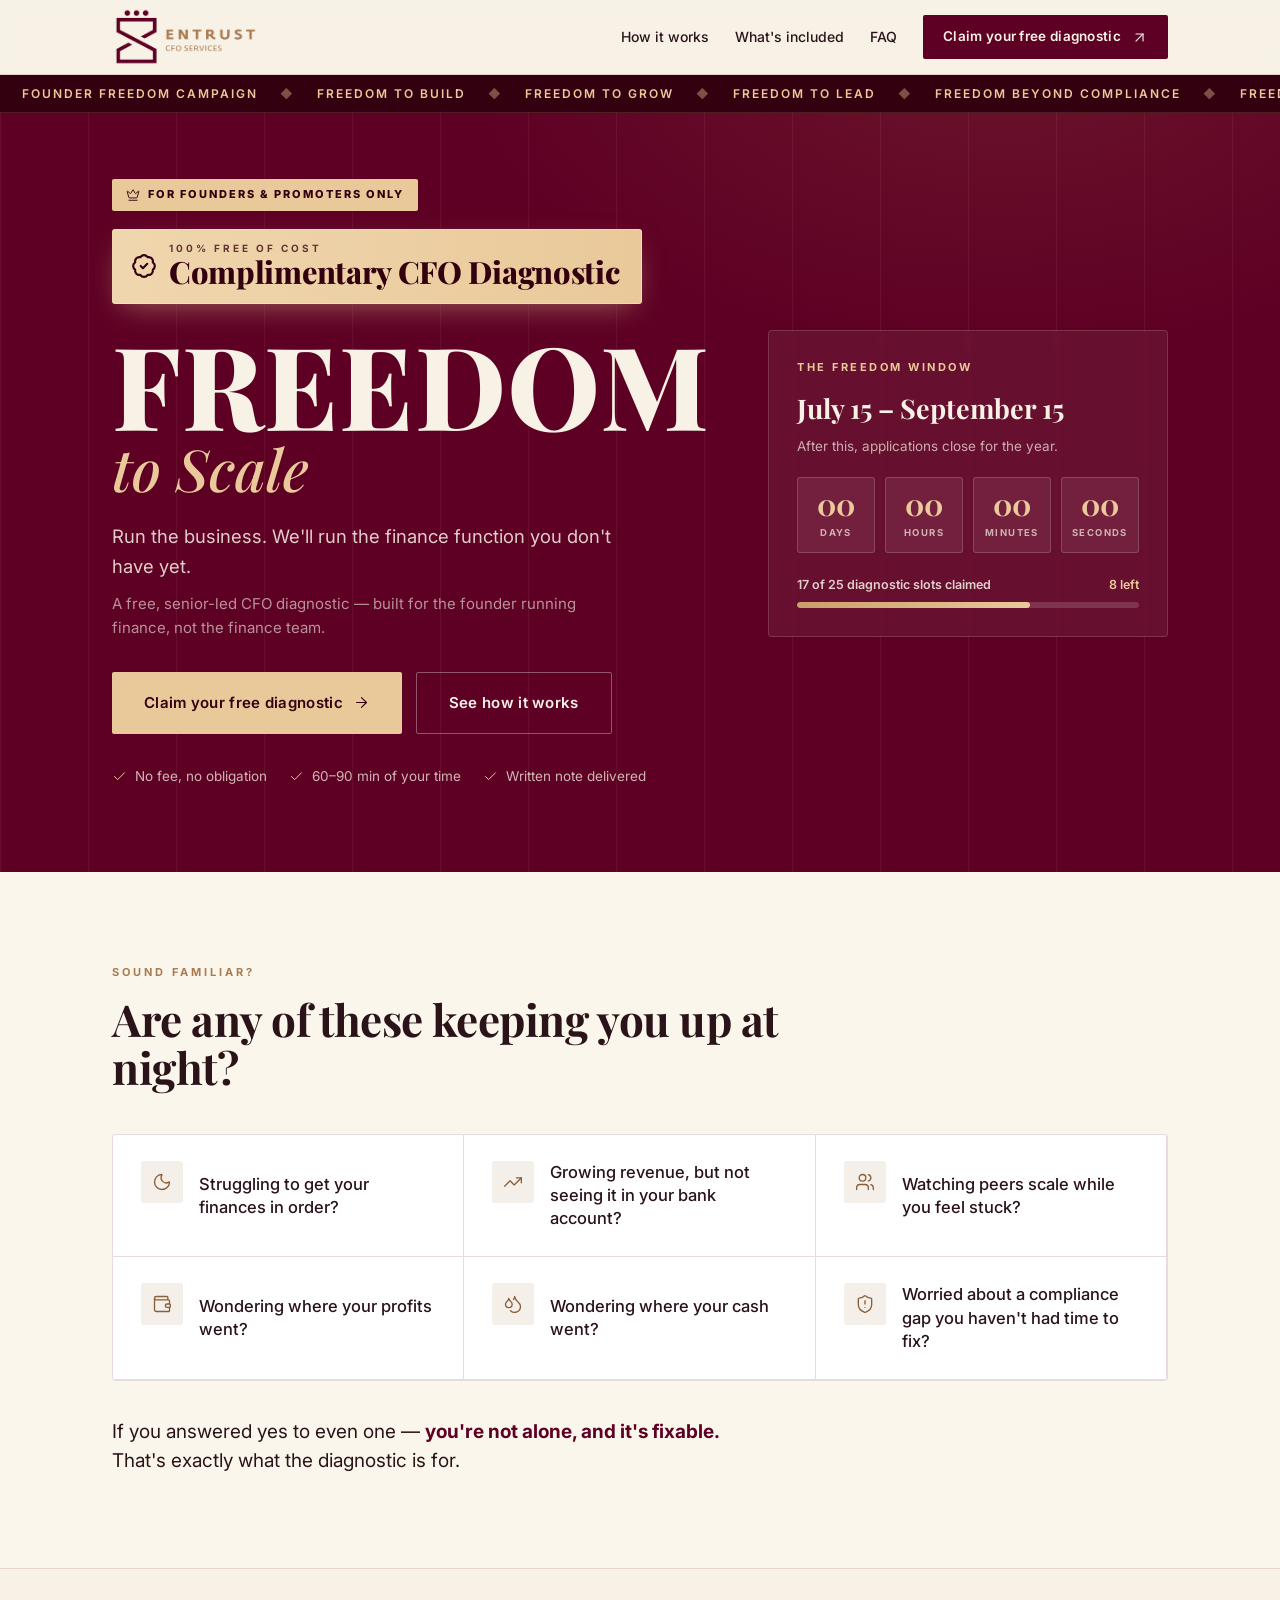
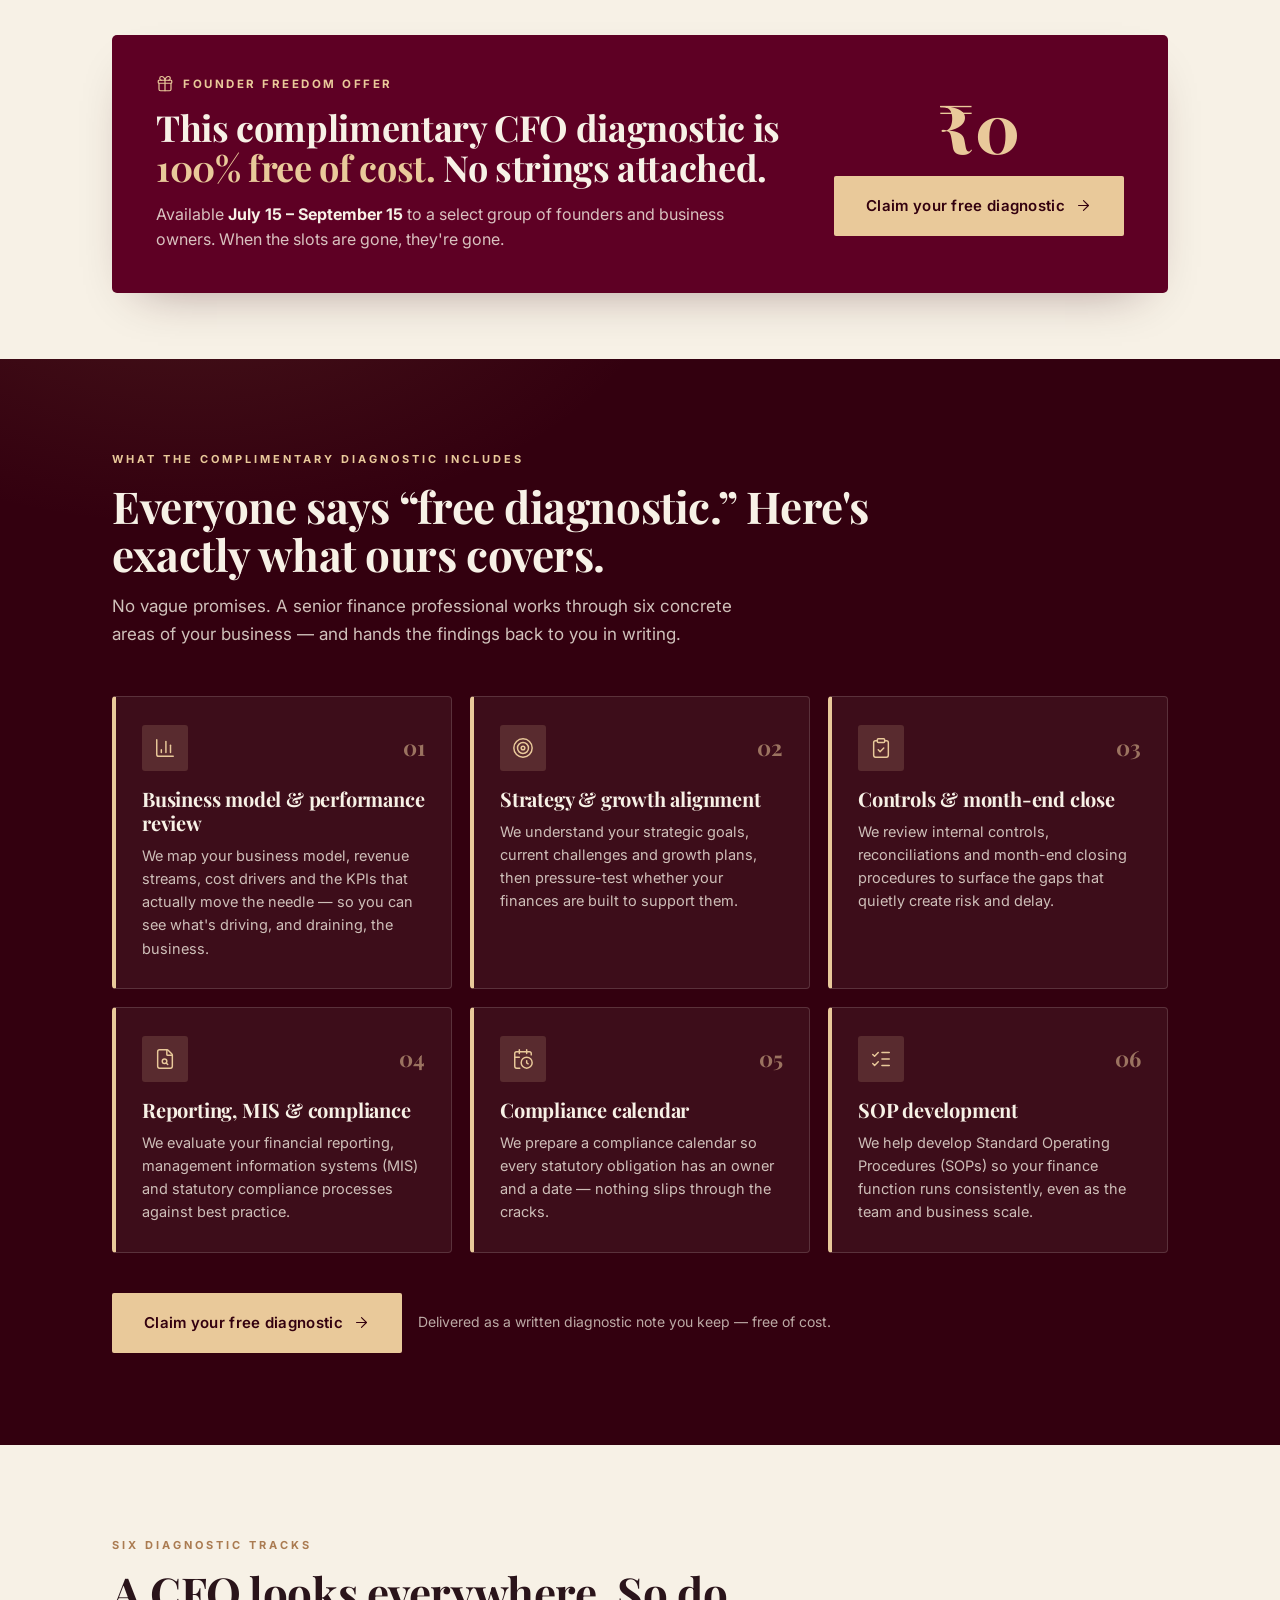
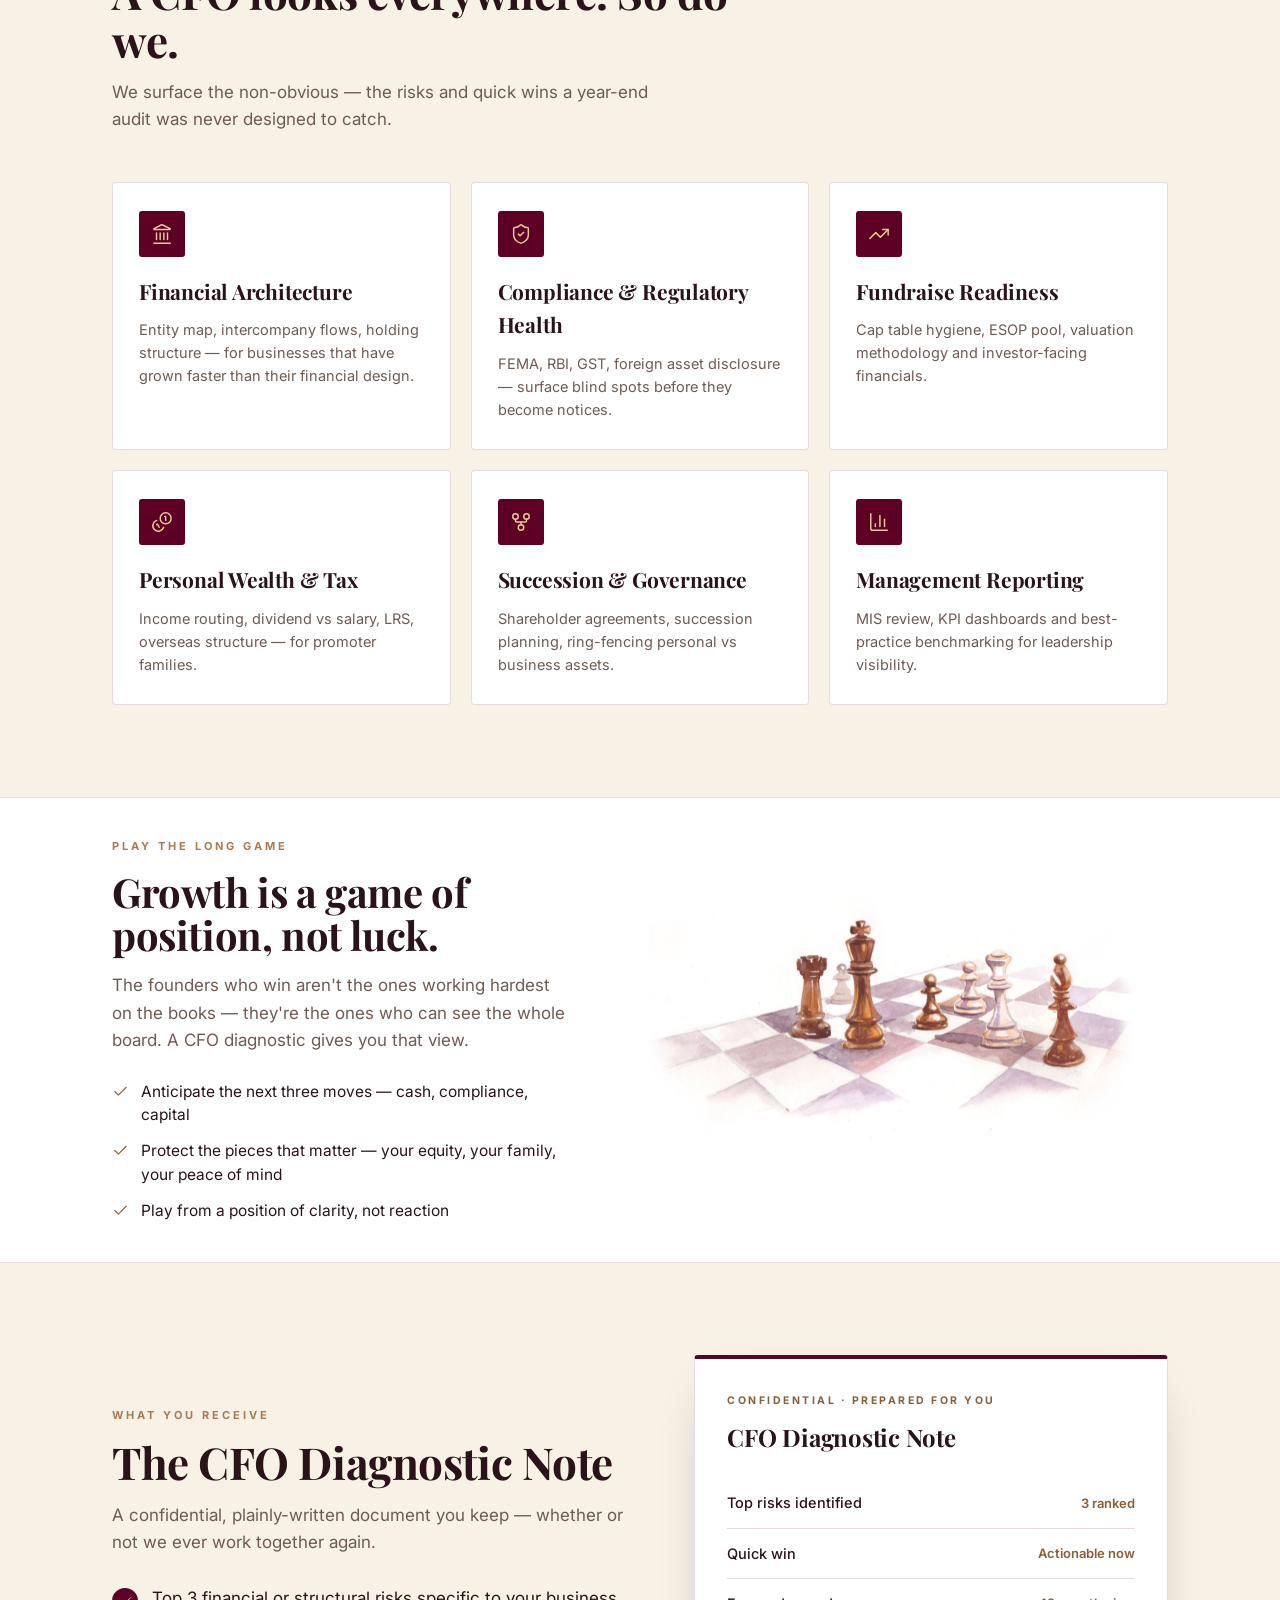
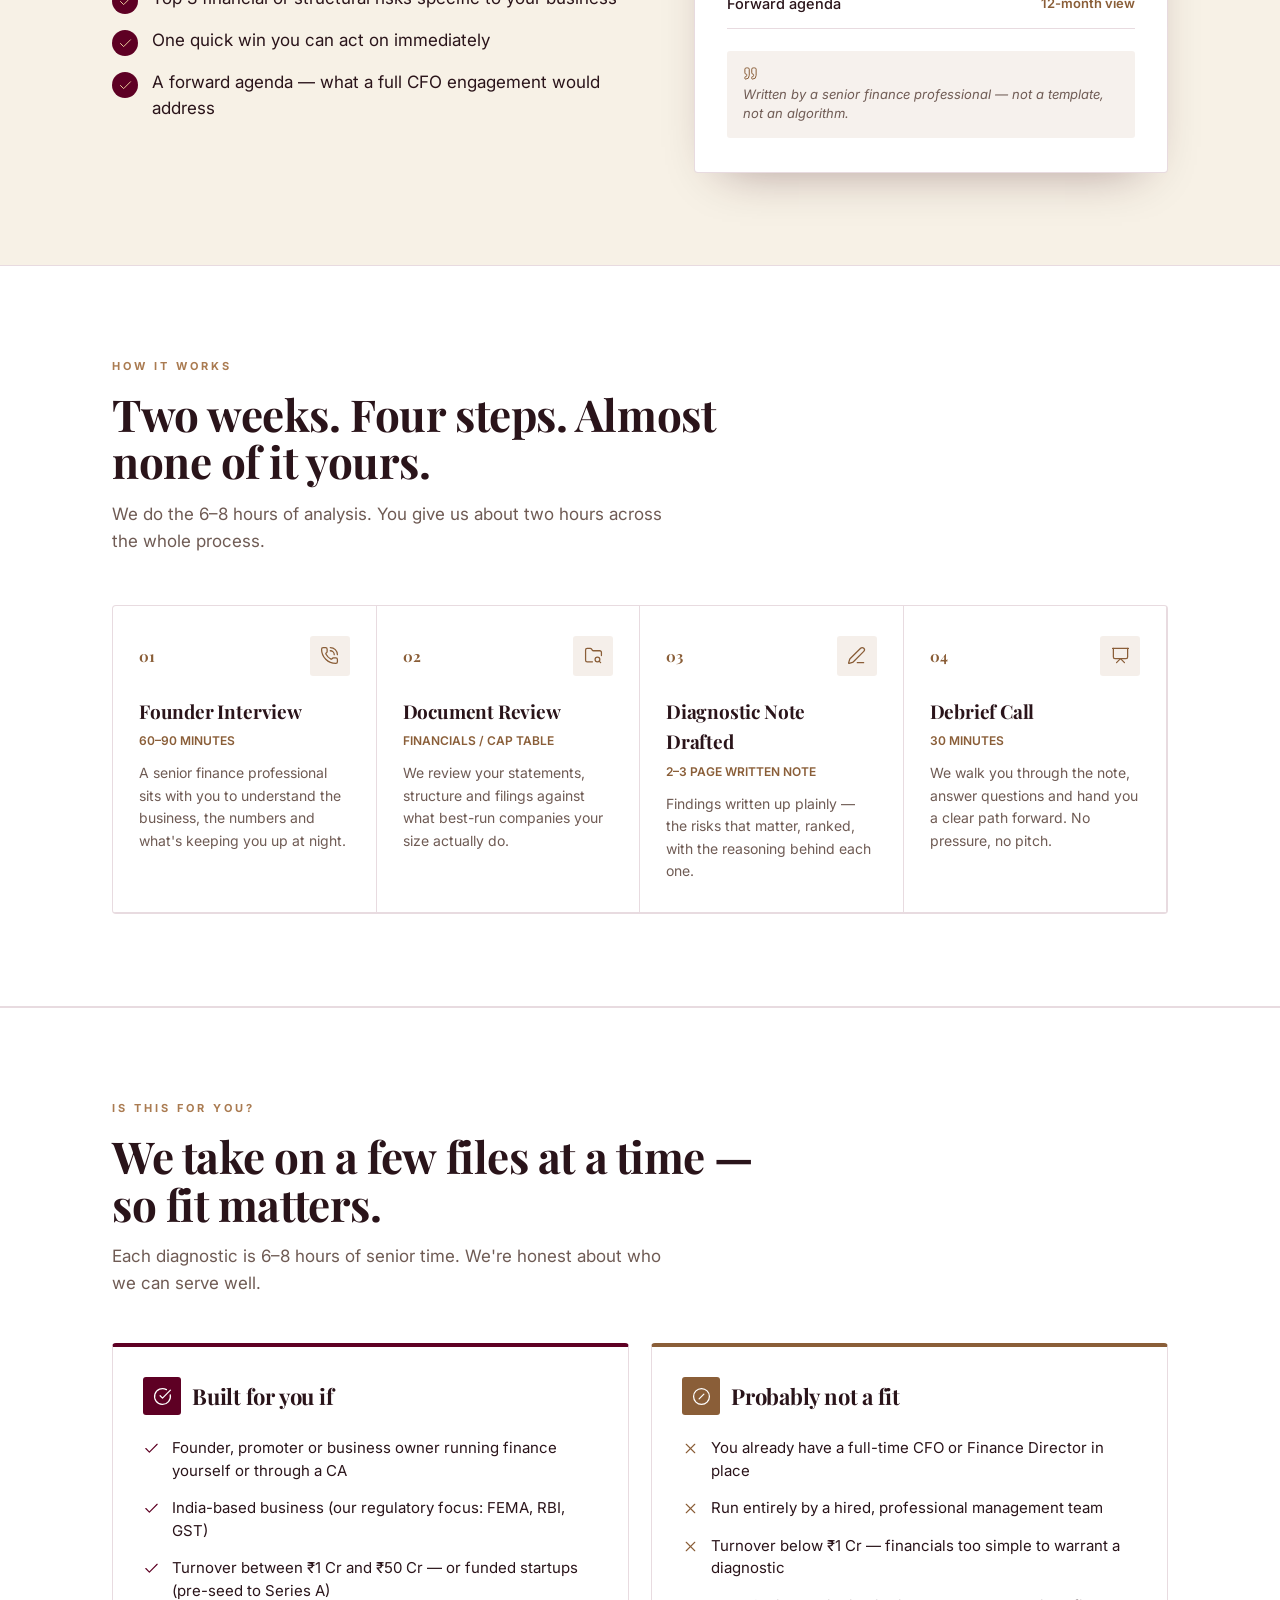
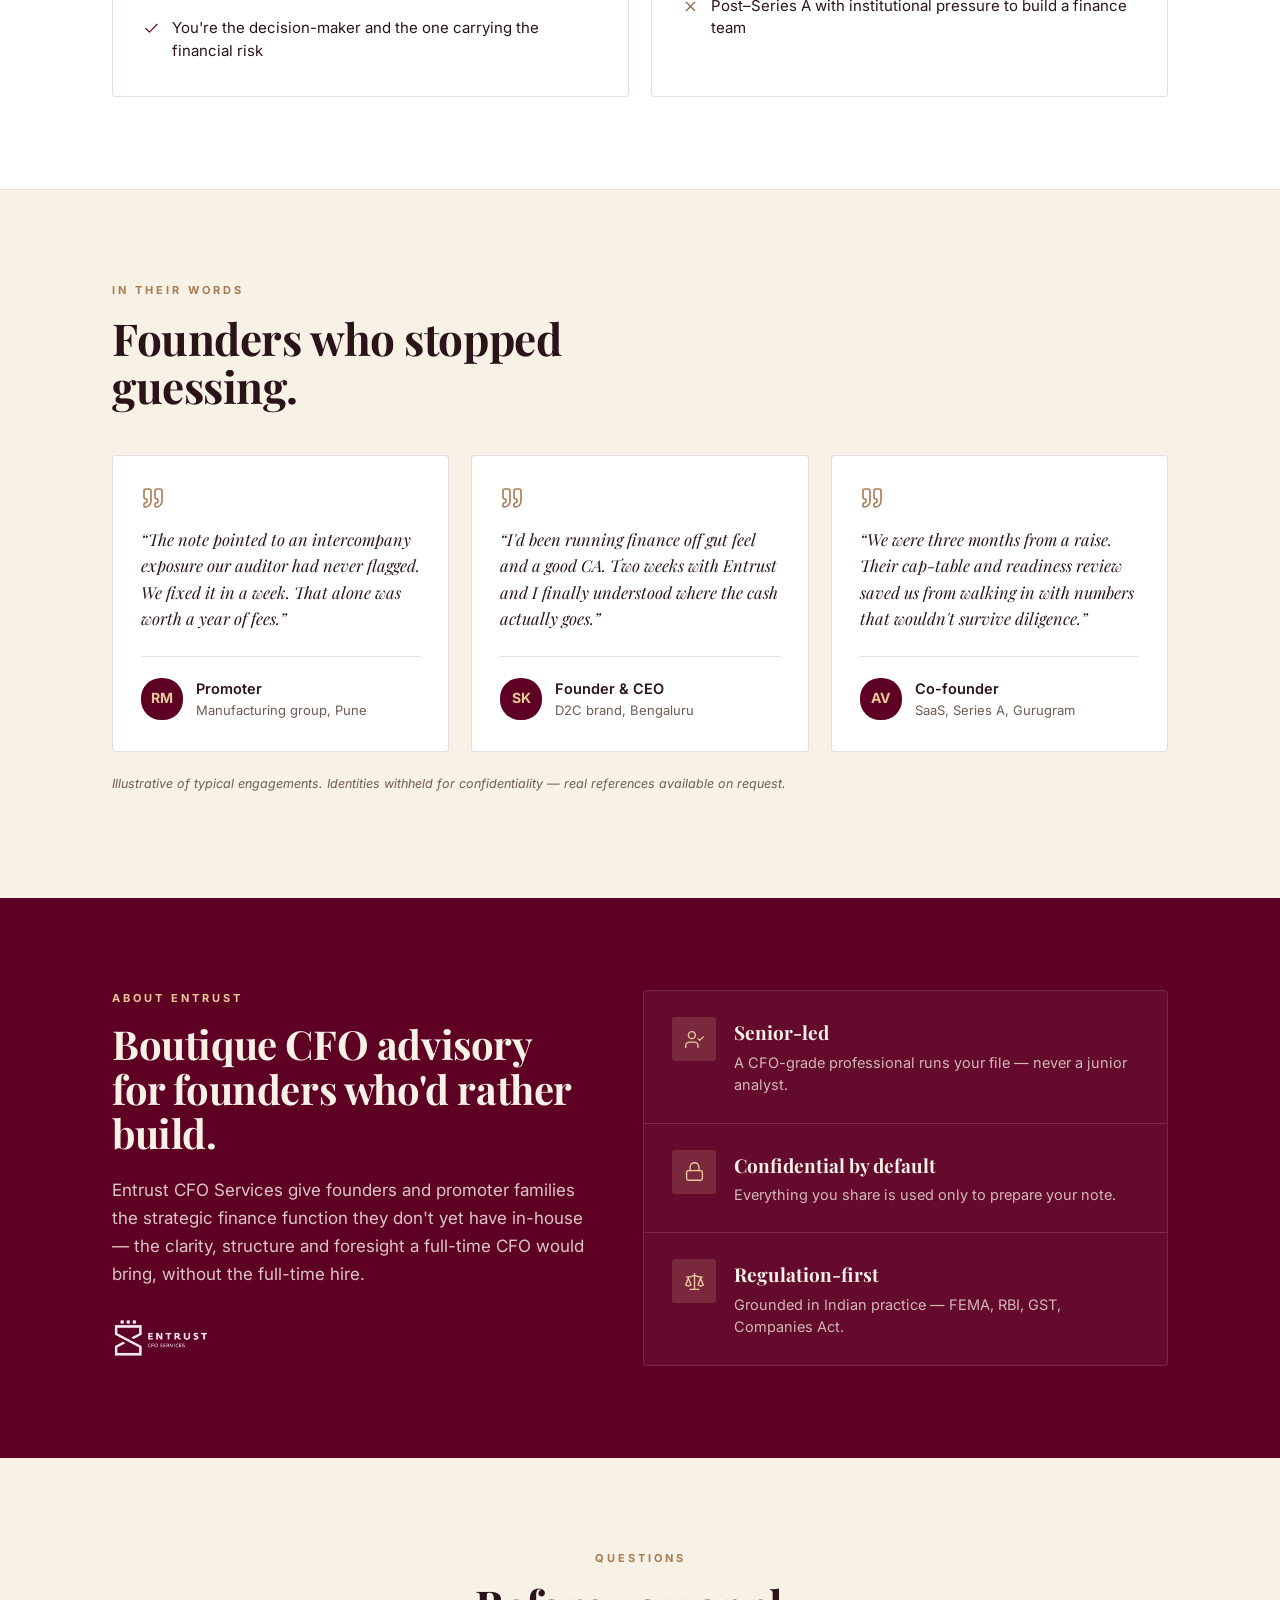
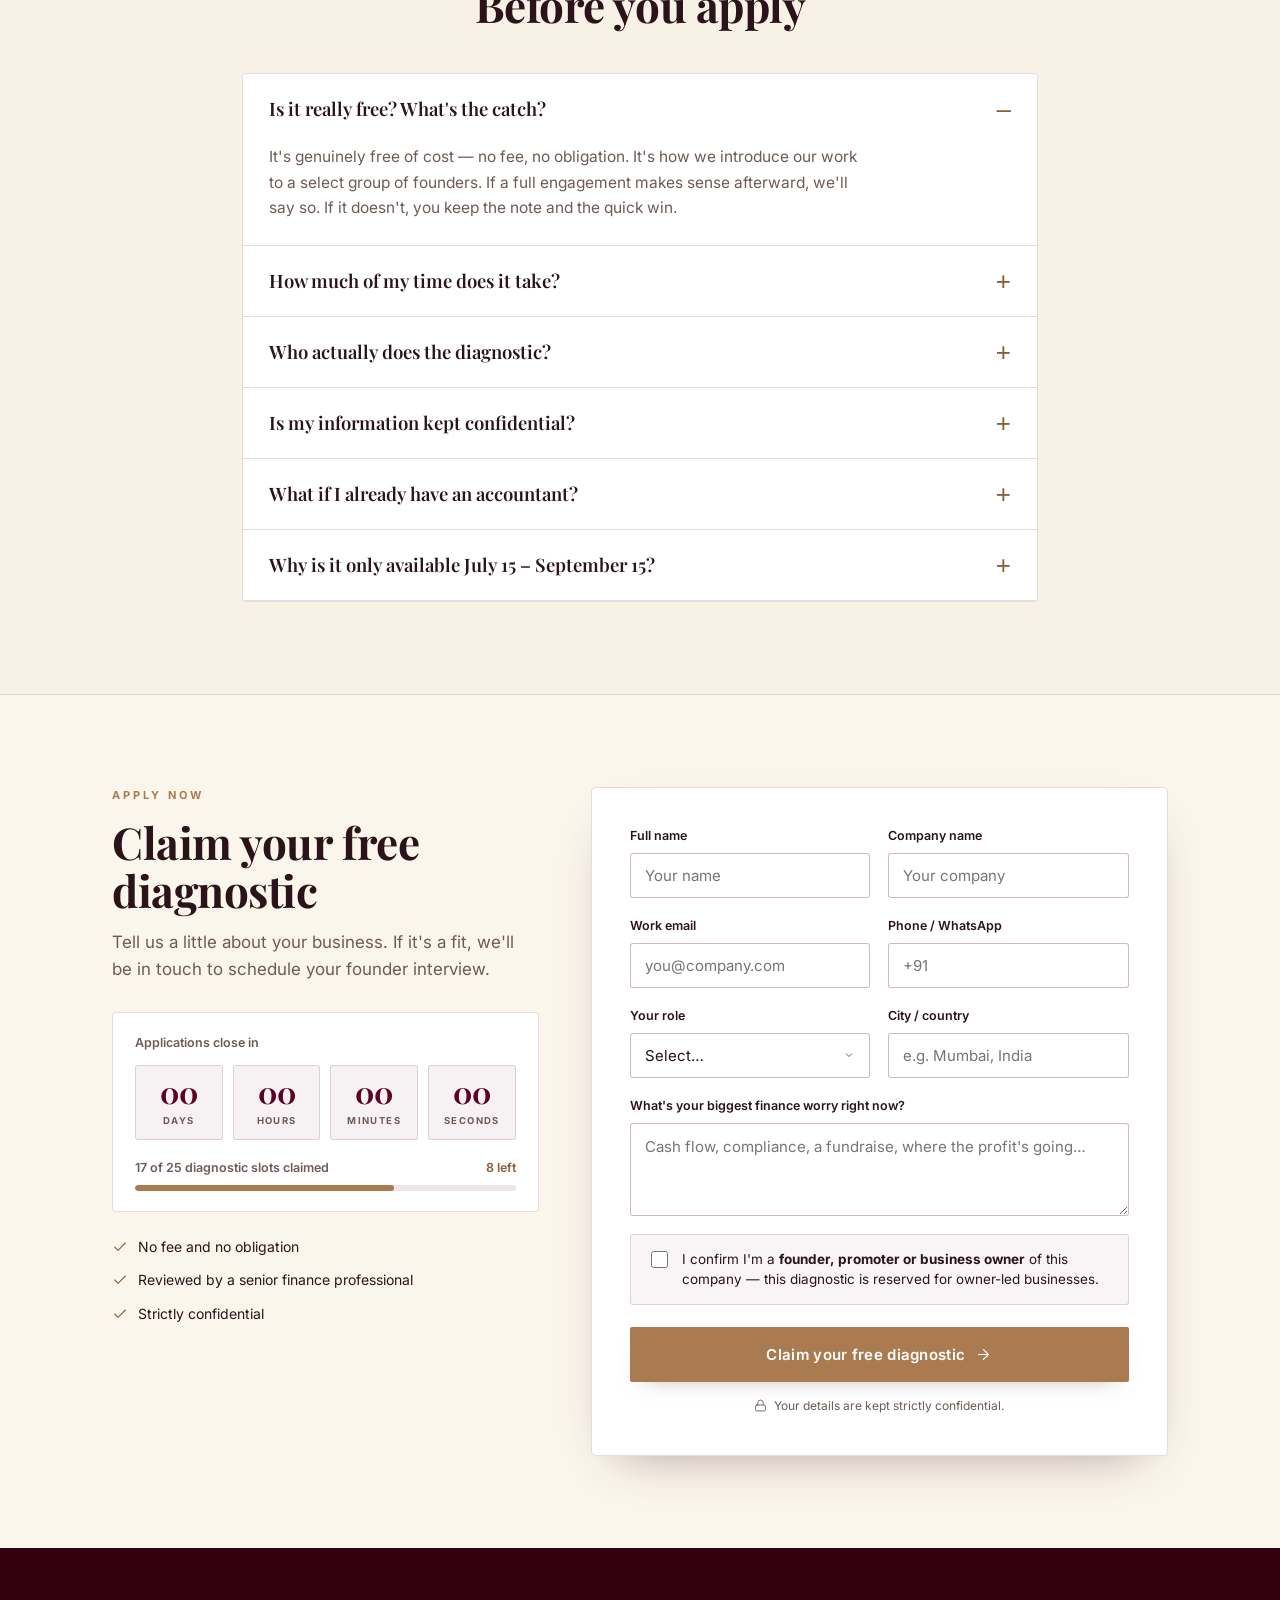
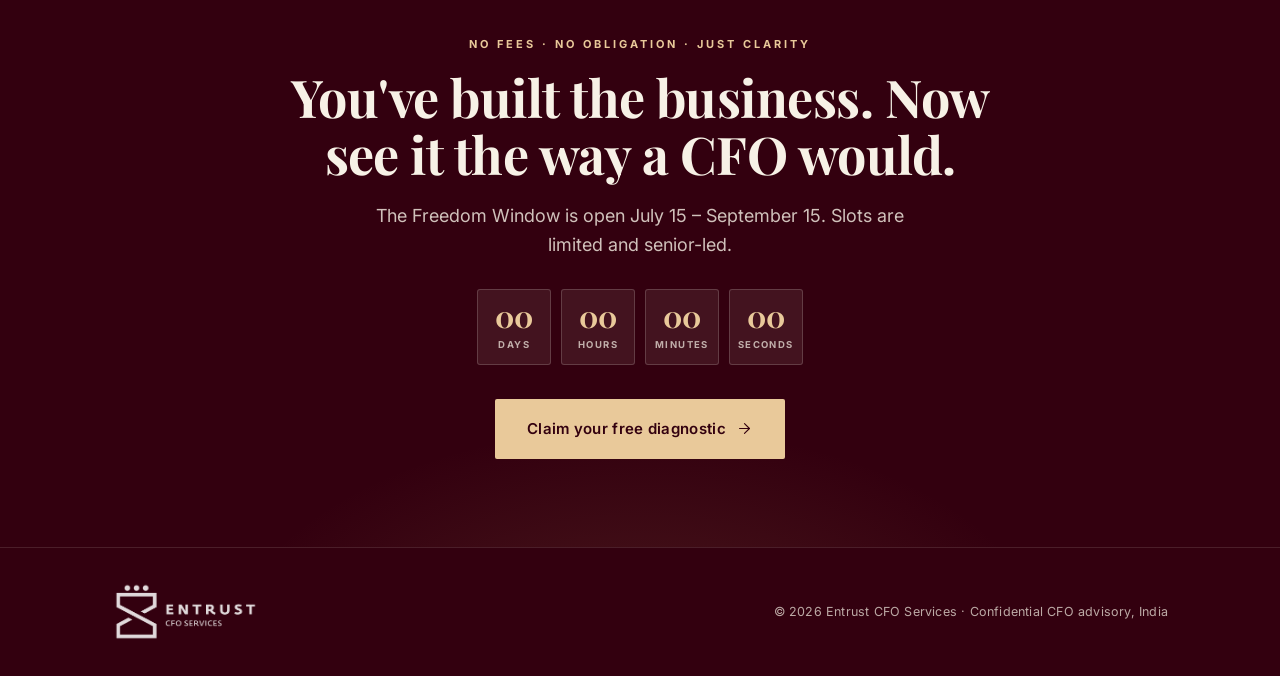
==== commit 700193e2: "Add files via upload" ====
--- a/Free-cfo-diagnostic/index.html
+++ b/Free-cfo-diagnostic/index.html
@@ -171,62 +171,6 @@
         </div>
       </div>
     </section>
-    <section class="section eligibility-section" id="eligibility">
-      <div class="wrap">
-        <div class="eligibility-layout">
-          <div class="section-heading wide">
-            <p class="eyebrow">Eligibility criteria</p>
-            <h2 class="serif sec-title">Is your business eligible for the complimentary restructuring review?</h2>
-            <p class="section-sub">This campaign is intended for established, owner-led and family-run businesses that
-              need greater clarity around ownership, succession and group structure.</p>
-          </div>
-
-          <div class="turnover-highlight" aria-label="Annual turnover eligibility">
-            <span class="turnover-icon"><i data-lucide="indian-rupee"></i></span>
-            <div>
-              <span>Annual business turnover</span>
-              <strong class="serif">5–50 Crore</strong>
-            </div>
-          </div>
-        </div>
-
-        <div class="eligibility-grid">
-          <article class="eligibility-card">
-            <i data-lucide="building-2"></i>
-            <div><strong>Established business</strong>
-              <p>Your company or group has active operations and an annual turnover between ₹5 Crore and ₹50 Crore.</p>
-            </div>
-          </article>
-          <article class="eligibility-card">
-            <i data-lucide="users"></i>
-            <div><strong>Owner or family-led</strong>
-              <p>The business is led by promoters, founders or family members involved in ownership decisions.</p>
-            </div>
-          </article>
-          <article class="eligibility-card">
-            <i data-lucide="network"></i>
-            <div><strong>Ownership needs clarity</strong>
-              <p>You have multiple shareholders, entities, legacy shareholding or succession-related questions to
-                resolve.</p>
-            </div>
-          </article>
-          <article class="eligibility-card">
-            <i data-lucide="file-search"></i>
-            <div><strong>Ready for a confidential review</strong>
-              <p>You can share relevant cap-table, shareholding and entity-structure information for assessment.</p>
-            </div>
-          </article>
-        </div>
-
-        <div class="eligibility-note">
-          <i data-lucide="info"></i>
-          <p>Businesses outside the ₹5–50 Crore turnover range may still apply. The Entrust team will review suitability
-            based on ownership complexity and restructuring needs.</p>
-          <a href="#apply" class="btn btn-maroon">Check your eligibility <i data-lucide="arrow-right"></i></a>
-        </div>
-      </div>
-    </section>
-
     <section class="section u-065" id="included">
       <div class="u-066"></div>
       <div class="wrap u-067">
@@ -467,7 +411,7 @@
                   or business owner running finance yourself or through a CA</span></div>
               <div class="u-089"><i class="lucide u-126" data-lucide="check"></i><span class="u-127">India-based
                   business (our regulatory focus: FEMA, RBI, GST)</span></div>
-              <div class="u-089"><i class="lucide u-126" data-lucide="check"></i><span class="u-127">Turnover between ₹5
+              <div class="u-089"><i class="lucide u-126" data-lucide="check"></i><span class="u-127">Turnover between ₹1
                   Cr and ₹50 Cr — or funded startups (pre-seed to Series A)</span></div>
               <div class="u-089"><i class="lucide u-126" data-lucide="check"></i><span class="u-127">You're the
                   decision-maker and the one carrying the financial risk</span></div>
@@ -483,7 +427,7 @@
                   full-time CFO or Finance Director in place</span></div>
               <div class="u-089"><i class="lucide u-090" data-lucide="x"></i><span class="u-127">Run entirely by a
                   hired, professional management team</span></div>
-              <div class="u-089"><i class="lucide u-090" data-lucide="x"></i><span class="u-127">Turnover below ₹5 Cr —
+              <div class="u-089"><i class="lucide u-090" data-lucide="x"></i><span class="u-127">Turnover below ₹1 Cr —
                   financials too simple to warrant a diagnostic</span></div>
               <div class="u-089"><i class="lucide u-090" data-lucide="x"></i><span class="u-127">Post–Series A with
                   institutional pressure to build a finance team</span></div>
@@ -545,7 +489,7 @@
         <div>
           <p class="eyebrow u-043">About Entrust</p>
           <h2 class="serif u-141">Boutique CFO advisory for founders who'd rather build.</h2>
-          <p class="u-142">Entrust CFO Services and Entrust Family Office give founders and promoter families the
+          <p class="u-142">Entrust CFO Services give founders and promoter families the
             strategic finance function they don't yet have in-house — the clarity, structure and foresight a full-time
             CFO would bring, without the full-time hire.</p>
           <img alt="Entrust CFO Services" class="u-143" loading="lazy" src="assets/entrust-logo.png" />
@@ -687,9 +631,6 @@
             </label>
             <label class="u-178"><span class="u-179">City / country</span><input class="u-180" name="city"
                 placeholder="e.g. Mumbai, India" required="" /></label>
-            <label class="u-184"><span class="u-179">Businesses Aannual Turnover</span>
-              <input class="u-180" name="city" min="5" placeholder="e.g. ₹5–50 Crore." required="" />
-            </label>
             <div class="u-182" hidden="" id="role-note"><i class="lucide u-183" data-lucide="info"></i><span>This
                 diagnostic is designed for founders and promoters running finance themselves. You're welcome to apply,
                 but priority goes to owner-led businesses without a dedicated finance function.</span></div>
@@ -730,7 +671,7 @@
     <footer class="u-200">
       <div class="wrap u-201">
         <img alt="Entrust CFO Services" class="u-202" loading="lazy" src="assets/entrust-logo.png" />
-        <div class="u-203">© 2026 Entrust CFO Services · Entrust Family Office · Confidential CFO advisory, India</div>
+        <div class="u-203">© 2026 Entrust CFO Services · Confidential CFO advisory, India</div>
       </div>
     </footer>
   </div>
--- a/Free-cfo-diagnostic/styles.css
+++ b/Free-cfo-diagnostic/styles.css
@@ -1,2021 +1,290 @@
-*,
-*::before,
-*::after {
-  box-sizing: border-box;
-}
-
-:root {
-  --maroon: #5E0024;
-  --maroon-700: #48001B;
-  --gold-light: #e9c99a;
-  --maroon-900: #33000F;
-  --accent: #AA7B51;
-  --accent-deep: #8A5E38;
-  --ink: #2A141A;
-  --muted: #6F5B54;
-  --cream: #F7F1E6;
-  --cream-2: #FBF6EC;
-  --panel: #FFFFFF;
-  --line: rgba(94, 0, 36, 0.14);
-  --line-strong: rgba(94, 0, 36, 0.28);
-  --shadow: 0 20px 50px -28px rgba(51, 0, 15, 0.45);
-  --shadow-sm: 0 8px 24px -16px rgba(51, 0, 15, 0.5);
-}
-
-html {
-  scroll-behavior: smooth;
-}
-
-body {
-  margin: 0;
-  font-family: 'Inter', system-ui, sans-serif;
-  background: var(--cream);
-  color: var(--ink);
-  -webkit-font-smoothing: antialiased;
-  line-height: 1.6;
-}
-
-a {
-  color: var(--accent-deep);
-  text-decoration: none;
-}
-
-a:hover {
-  color: var(--maroon);
-}
-
-::selection {
-  background: rgba(170, 123, 81, 0.28);
-}
-
-.serif {
-  font-family: 'Playfair Display', Georgia, serif;
-}
-
-.lucide {
-  width: 1em;
-  height: 1em;
-  stroke-width: 1.6;
-  display: inline-block;
-  vertical-align: middle;
-}
-
-.wrap {
-  width: 100%;
-  max-width: 1120px;
-  margin: 0 auto;
-  padding: 0 32px;
-}
-
-.wrap-narrow {
-  max-width: 860px;
-}
-
-.eyebrow {
-  font-size: 11px;
-  font-weight: 700;
-  letter-spacing: 3px;
-  text-transform: uppercase;
-  color: var(--accent);
-  margin: 0;
-}
-
-.btn {
-  display: inline-flex;
-  align-items: center;
-  gap: 10px;
-  cursor: pointer;
-  font-family: 'Inter', sans-serif;
-  font-size: 14px;
-  font-weight: 600;
-  letter-spacing: 0.3px;
-  padding: 15px 26px;
-  border: none;
-  border-radius: 2px;
-  transition: all .18s ease;
-  text-align: left;
-}
-
-.btn .lucide {
-  width: 17px;
-  height: 17px;
-}
-
-.btn-primary {
-  background: var(--accent);
-  color: #fff;
-  box-shadow: var(--shadow-sm);
-}
-
-.btn-primary:hover {
-  background: var(--accent-deep);
-  color: #fff;
-  transform: translateY(-1px);
-}
-
-.btn-maroon {
-  background: var(--maroon);
-  color: #F7F1E6;
-}
-
-.btn-maroon:hover {
-  background: var(--maroon-700);
-  color: #fff;
-  transform: translateY(-1px);
-}
-
-.btn-gold {
-  background: #E9C99A;
-  color: var(--maroon-900);
-}
-
-.btn-gold:hover {
-  background: #F0D6AE;
-  color: var(--maroon-900);
-  transform: translateY(-1px);
-}
-
-.btn-ghost {
-  background: transparent;
-  color: var(--maroon);
-  border: 1.5px solid var(--line-strong);
-}
-
-.btn-ghost:hover {
-  border-color: var(--maroon);
-  background: rgba(94, 0, 36, 0.04);
-}
-
-.btn-lg {
-  padding: 18px 32px;
-  font-size: 15px;
-}
-
-:focus-visible {
-  outline: 2px solid var(--accent);
-  outline-offset: 3px;
-}
-
-.section {
-  padding: 92px 0;
-}
-
-.section-tight {
-  padding: 66px 0;
-}
-
-h1,
-h2,
-h3,
-h4 {
-  margin: 0;
-  font-weight: 700;
-  letter-spacing: -0.01em;
-}
-
-.sec-head {
-  max-width: 640px;
-}
-
-.sec-title {
-  font-size: clamp(30px, 4vw, 44px);
-  line-height: 1.08;
-  color: var(--ink);
-  margin: 14px 0 0;
-}
-
-.sec-sub {
-  font-size: 17px;
-  color: var(--muted);
-  margin: 16px 0 0;
-  max-width: 560px;
-}
-
-.nav-link {
-  font-size: 14px;
-  font-weight: 500;
-  color: var(--ink);
-}
-
-.nav-link:hover {
-  color: var(--maroon);
-}
-
-.track-card {
-  transition: all .18s ease;
-}
-
-.track-card:hover {
-  border-color: var(--line-strong);
-  transform: translateY(-3px);
-  box-shadow: var(--shadow-sm);
-}
-
-.inc-card:hover {
-  border-color: var(--line-strong);
-  transform: translateY(-3px);
-  box-shadow: var(--shadow-sm);
-}
-
-.drow:last-child {
-  border-bottom: none !important;
-}
-
-.about-row:last-child {
-  border-bottom: none !important;
-}
-
-.hamburger {
-  display: none;
-  align-items: center;
-  justify-content: center;
-  width: 42px;
-  height: 42px;
-  border: 1px solid var(--line-strong);
-  border-radius: 3px;
-  background: transparent;
-  color: var(--maroon);
-  cursor: pointer;
-}
-
-.hamburger .lucide {
-  width: 22px;
-  height: 22px;
-}
-
-@keyframes tickerScroll {
-  from {
-    transform: translateX(0);
+*, *::before, *::after { box-sizing: border-box; }
+  :root {
+    --maroon: #5E0024; --maroon-700: #48001B; --maroon-900: #33000F;
+    --accent: #AA7B51; --accent-deep: #8A5E38;
+    --ink: #2A141A; --muted: #6F5B54; --cream: #F7F1E6; --cream-2: #FBF6EC;
+    --panel: #FFFFFF; --line: rgba(94,0,36,0.14); --line-strong: rgba(94,0,36,0.28);
+    --shadow: 0 20px 50px -28px rgba(51,0,15,0.45); --shadow-sm: 0 8px 24px -16px rgba(51,0,15,0.5);
   }
-
-  to {
-    transform: translateX(-50%);
+  html { scroll-behavior: smooth; }
+  body { margin: 0; font-family: 'Inter', system-ui, sans-serif; background: var(--cream); color: var(--ink); -webkit-font-smoothing: antialiased; line-height: 1.6; }
+  a { color: var(--accent-deep); text-decoration: none; }
+  a:hover { color: var(--maroon); }
+  ::selection { background: rgba(170,123,81,0.28); }
+  .serif { font-family: 'Playfair Display', Georgia, serif; }
+  .lucide { width: 1em; height: 1em; stroke-width: 1.6; display: inline-block; vertical-align: middle; }
+  .wrap { width: 100%; max-width: 1120px; margin: 0 auto; padding: 0 32px; }
+  .wrap-narrow { max-width: 860px; }
+  .eyebrow { font-size: 11px; font-weight: 700; letter-spacing: 3px; text-transform: uppercase; color: var(--accent); margin: 0; }
+  .btn { display: inline-flex; align-items: center; gap: 10px; cursor: pointer; font-family: 'Inter', sans-serif; font-size: 14px; font-weight: 600; letter-spacing: 0.3px; padding: 15px 26px; border: none; border-radius: 2px; transition: all .18s ease; text-align: left; }
+  .btn .lucide { width: 17px; height: 17px; }
+  .btn-primary { background: var(--accent); color: #fff; box-shadow: var(--shadow-sm); }
+  .btn-primary:hover { background: var(--accent-deep); color: #fff; transform: translateY(-1px); }
+  .btn-maroon { background: var(--maroon); color: #F7F1E6; }
+  .btn-maroon:hover { background: var(--maroon-700); color: #fff; transform: translateY(-1px); }
+  .btn-gold { background: #E9C99A; color: var(--maroon-900); }
+  .btn-gold:hover { background: #F0D6AE; color: var(--maroon-900); transform: translateY(-1px); }
+  .btn-ghost { background: transparent; color: var(--maroon); border: 1.5px solid var(--line-strong); }
+  .btn-ghost:hover { border-color: var(--maroon); background: rgba(94,0,36,0.04); }
+  .btn-lg { padding: 18px 32px; font-size: 15px; }
+  :focus-visible { outline: 2px solid var(--accent); outline-offset: 3px; }
+  .section { padding: 92px 0; }
+  .section-tight { padding: 66px 0; }
+  h1,h2,h3,h4 { margin: 0; font-weight: 700; letter-spacing: -0.01em; }
+  .sec-head { max-width: 640px; }
+  .sec-title { font-size: clamp(30px, 4vw, 44px); line-height: 1.08; color: var(--ink); margin: 14px 0 0; }
+  .sec-sub { font-size: 17px; color: var(--muted); margin: 16px 0 0; max-width: 560px; }
+  .nav-link { font-size: 14px; font-weight: 500; color: var(--ink); }
+  .nav-link:hover { color: var(--maroon); }
+  .track-card { transition: all .18s ease; }
+  .track-card:hover { border-color: var(--line-strong); transform: translateY(-3px); box-shadow: var(--shadow-sm); }
+  .inc-card:hover { border-color: var(--line-strong); transform: translateY(-3px); box-shadow: var(--shadow-sm); }
+  .drow:last-child { border-bottom: none !important; }
+  .about-row:last-child { border-bottom: none !important; }
+  .hamburger { display: none; align-items: center; justify-content: center; width: 42px; height: 42px; border: 1px solid var(--line-strong); border-radius: 3px; background: transparent; color: var(--maroon); cursor: pointer; }
+  .hamburger .lucide { width: 22px; height: 22px; }
+  @keyframes tickerScroll { from { transform: translateX(0); } to { transform: translateX(-50%); } }
+  .ticker-track { animation: tickerScroll 34s linear infinite; }
+  @media (prefers-reduced-motion: reduce) { .ticker-track { animation: none; } }
+  @media (max-width: 900px) {
+    .hero-grid { grid-template-columns: 1fr !important; gap: 38px !important; padding: 52px 22px 66px !important; }
+    .strat-grid { grid-template-columns: 1fr !important; gap: 30px !important; padding: 44px 22px !important; }
+    .deliv-grid { grid-template-columns: 1fr !important; gap: 40px !important; }
+    .apply-grid { grid-template-columns: 1fr !important; gap: 38px !important; }
+    .apply-side { position: static !important; }
+    .about-grid { grid-template-columns: 1fr !important; gap: 38px !important; }
+    .offer-grid { grid-template-columns: 1fr !important; gap: 26px !important; padding: 34px 30px !important; }
+    .offer-price { text-align: left !important; }
+    .nav-links { display: none !important; }
+    .hamburger { display: inline-flex !important; }
   }
-}
-
-.ticker-track {
-  animation: tickerScroll 34s linear infinite;
-}
-
-@media (prefers-reduced-motion: reduce) {
-  .ticker-track {
-    animation: none;
-  }
-}
-
-@media (max-width: 900px) {
-  .hero-grid {
-    grid-template-columns: 1fr !important;
-    gap: 38px !important;
-    padding: 52px 22px 66px !important;
-  }
-
-  .strat-grid {
-    grid-template-columns: 1fr !important;
-    gap: 30px !important;
-    padding: 44px 22px !important;
-  }
-
-  .deliv-grid {
-    grid-template-columns: 1fr !important;
-    gap: 40px !important;
-  }
-
-  .apply-grid {
-    grid-template-columns: 1fr !important;
-    gap: 38px !important;
-  }
-
-  .apply-side {
-    position: static !important;
-  }
-
-  .about-grid {
-    grid-template-columns: 1fr !important;
-    gap: 38px !important;
-  }
-
-  .offer-grid {
-    grid-template-columns: 1fr !important;
-    gap: 26px !important;
-    padding: 34px 30px !important;
-  }
-
-  .offer-price {
-    text-align: left !important;
-  }
-
-  .nav-links {
-    display: none !important;
-  }
-
-  .hamburger {
-    display: inline-flex !important;
-  }
-}
-
-@media (max-width: 720px) {
-  .wrap {
-    padding: 0 20px;
-  }
-
-  .section {
-    padding: 62px 0;
-  }
-
-  .section-tight {
-    padding: 48px 0;
-  }
-}
-
-@media (max-width: 560px) {
-  .form-grid {
-    grid-template-columns: 1fr !important;
-  }
-}
+  @media (max-width: 720px) { .wrap { padding: 0 20px; } .section { padding: 62px 0; } .section-tight { padding: 48px 0; } }
+  @media (max-width: 560px) { .form-grid { grid-template-columns: 1fr !important; } }
 
 /* Extracted component presentation rules */
-.u-001 {
-  overflow-x: hidden;
-}
-
-.u-002 {
-  position: sticky;
-  top: 0;
-  z-index: 50;
-  background: rgba(247, 241, 230, 0.9);
-  backdrop-filter: blur(10px);
-  border-bottom: 1px solid var(--line);
-}
-
-.u-003 {
-  display: flex;
-  align-items: center;
-  justify-content: space-between;
-  height: 74px;
-}
-
-.u-004 {
-  height: 38px;
-  width: auto;
-}
-
-.u-005 {
-  display: flex;
-  align-items: center;
-  gap: 26px;
-}
-
-.u-006 {
-  padding: 11px 20px;
-  font-size: 13.5px;
-}
-
-.u-007 {
-  border-top: 1px solid var(--line);
-  background: var(--cream-2);
-  padding: 14px 20px 20px;
-  display: flex;
-  flex-direction: column;
-  gap: 4px;
-}
-
-.u-008 {
-  padding: 12px 4px;
-  border-bottom: 1px solid var(--line);
-}
-
-.u-009 {
-  justify-content: center;
-  margin-top: 12px;
-}
-
-.u-010 {
-  background: var(--maroon-900);
-  color: #E9C99A;
-  overflow: hidden;
-  border-bottom: 1px solid rgba(233, 201, 154, 0.15);
-}
-
-.u-011 {
-  display: flex;
-  white-space: nowrap;
-  padding: 9px 0;
-}
-
-.u-012 {
-  display: inline-flex;
-  align-items: center;
-  font-size: 12px;
-  font-weight: 600;
-  letter-spacing: 2px;
-  text-transform: uppercase;
-}
-
-.u-013 {
-  padding: 0 22px;
-}
-
-.u-014 {
-  opacity: 0.4;
-}
-
-.u-015 {
-  position: relative;
-  background: var(--maroon);
-  color: #F7F1E6;
-  overflow: hidden;
-}
-
-.u-016 {
-  position: absolute;
-  inset: 0;
-  opacity: 0.5;
-  background: radial-gradient(900px 500px at 78% -8%, rgba(170, 123, 81, 0.32), transparent 60%);
-}
-
-.u-017 {
-  position: absolute;
-  inset: 0;
-  opacity: 0.06;
-  background-image: repeating-linear-gradient(90deg, #F7F1E6 0 1px, transparent 1px 88px);
-}
-
-.u-018 {
-  position: relative;
-  padding: 66px 32px 84px;
-  display: grid;
-  grid-template-columns: minmax(0, 1.2fr) minmax(0, 0.8fr);
-  gap: 56px;
-  align-items: center;
-}
-
-.u-019 {
-  display: flex;
-  flex-wrap: wrap;
-  gap: 10px;
-  margin-bottom: 18px;
-}
-
-.u-020 {
-  display: inline-flex;
-  align-items: center;
-  gap: 8px;
-  padding: 7px 14px;
-  background: #E9C99A;
-  color: var(--maroon-900);
-  border-radius: 2px;
-  font-size: 11px;
-  font-weight: 800;
-  letter-spacing: 2px;
-  text-transform: uppercase;
-}
-
-.u-021 {
-  width: 14px;
-  height: 14px;
-}
-
-.u-022 {
-  display: inline-flex;
-  align-items: center;
-  gap: 12px;
-  margin-bottom: 26px;
-  padding: 13px 22px 13px 18px;
-  background: linear-gradient(90deg, #F0D6AE, #E9C99A);
-  color: var(--maroon-900);
-  border-radius: 3px;
-  box-shadow: 0 10px 30px -10px rgba(233, 201, 154, 0.5);
-  border: 1px solid rgba(247, 241, 230, 0.35);
-}
-
-.u-023 {
-  width: 26px;
-  height: 26px;
-  stroke-width: 2;
-}
-
-.u-024 {
-  display: flex;
-  flex-direction: column;
-  line-height: 1.15;
-}
-
-.u-025 {
-  font-size: 10px;
-  font-weight: 700;
-  letter-spacing: 3px;
-  text-transform: uppercase;
-  opacity: 0.75;
-}
-
-.u-026 {
-  font-size: clamp(19px, 2.4vw, 24px);
-  font-weight: 800;
-  letter-spacing: -0.01em;
-}
-
-.u-027 {
-  line-height: 0.92;
-}
-
-.u-028 {
-  font-size: clamp(48px, 9vw, 120px);
-  font-weight: 800;
-  letter-spacing: 0.01em;
-  color: #F7F1E6;
-}
-
-.u-029 {
-  font-size: clamp(28px, 4.6vw, 58px);
-  font-weight: 500;
-  font-style: italic;
-  color: #E9C99A;
-  margin-top: 6px;
-}
-
-.u-030 {
-  font-size: 18.5px;
-  line-height: 1.65;
-  color: rgba(247, 241, 230, 0.85);
-  margin: 26px 0 0;
-  max-width: 520px;
-}
-
-.u-031 {
-  font-size: 15px;
-  line-height: 1.6;
-  color: rgba(247, 241, 230, 0.6);
-  margin: 10px 0 0;
-  max-width: 520px;
-}
-
-.u-032 {
-  display: flex;
-  flex-wrap: wrap;
-  gap: 14px;
-  margin-top: 32px;
-}
-
-.u-033 {
-  color: #F7F1E6;
-  border-color: rgba(247, 241, 230, 0.35);
-}
-
-.u-034 {
-  display: flex;
-  align-items: center;
-  gap: 22px;
-  margin-top: 32px;
-  flex-wrap: wrap;
-  font-size: 13.5px;
-  color: rgba(247, 241, 230, 0.75);
-}
-
-.u-035 {
-  display: inline-flex;
-  align-items: center;
-  gap: 8px;
-}
-
-.u-036 {
-  color: #E9C99A;
-  width: 15px;
-  height: 15px;
-}
-
-.u-037 {
-  background: rgba(247, 241, 230, 0.06);
-  border: 1px solid rgba(247, 241, 230, 0.16);
-  border-radius: 4px;
-  padding: 28px;
-  backdrop-filter: blur(2px);
-}
-
-.u-038 {
-  font-size: 11px;
-  font-weight: 700;
-  letter-spacing: 2.5px;
-  text-transform: uppercase;
-  color: #E9C99A;
-}
-
-.u-039 {
-  font-size: 27px;
-  font-weight: 700;
-  margin: 10px 0 6px;
-  color: #F7F1E6;
-}
-
-.u-040 {
-  font-size: 13.5px;
-  color: rgba(247, 241, 230, 0.7);
-  margin: 0 0 20px;
-}
-
-.u-041 {
-  margin-bottom: 22px;
-}
-
-.u-042 {
-  display: flex;
-  justify-content: space-between;
-  font-size: 12.5px;
-  font-weight: 600;
-  color: rgba(247, 241, 230, 0.85);
-  margin-bottom: 7px;
-}
-
-.u-043 {
-  color: #E9C99A;
-}
-
-.u-044 {
-  height: 6px;
-  border-radius: 20px;
-  background: rgba(247, 241, 230, 0.16);
-  overflow: hidden;
-}
-
-.u-045 {
-  width: 68%;
-  height: 100%;
-  border-radius: 20px;
-  background: linear-gradient(90deg, #C9A06B, #E9C99A);
-}
-
-.u-046 {
-  background: var(--cream-2);
-  border-bottom: 1px solid var(--line);
-}
-
-.u-047 {
-  max-width: 720px;
-}
-
-.u-048 {
-  display: grid;
-  grid-template-columns: repeat(auto-fit, minmax(min(100%, 300px), 1fr));
-  margin-top: 44px;
-  border: 1px solid var(--line);
-  border-radius: 4px;
-  overflow: hidden;
-  background: var(--panel);
-}
-
-.u-049 {
-  display: flex;
-  gap: 16px;
-  padding: 26px 28px;
-  border-right: 1px solid var(--line);
-  border-bottom: 1px solid var(--line);
-}
-
-.u-050 {
-  flex-shrink: 0;
-  width: 42px;
-  height: 42px;
-  border-radius: 3px;
-  display: flex;
-  align-items: center;
-  justify-content: center;
-  background: rgba(170, 123, 81, 0.12);
-  color: var(--accent-deep);
-}
-
-.u-051 {
-  width: 20px;
-  height: 20px;
-}
-
-.u-052 {
-  margin: 0;
-  font-size: 16.5px;
-  font-weight: 500;
-  color: var(--ink);
-  align-self: center;
-  line-height: 1.4;
-}
-
-.u-053 {
-  font-size: 19px;
-  color: var(--ink);
-  margin: 36px 0 0;
-  max-width: 640px;
-  line-height: 1.55;
-}
-
-.u-054 {
-  color: var(--maroon);
-}
-
-.u-055 {
-  background: var(--maroon);
-  border-radius: 5px;
-  padding: 40px 44px;
-  color: #F7F1E6;
-  display: grid;
-  grid-template-columns: 1fr auto;
-  gap: 32px;
-  align-items: center;
-  box-shadow: var(--shadow);
-}
-
-.u-056 {
-  display: inline-flex;
-  align-items: center;
-  gap: 9px;
-  margin-bottom: 14px;
-}
-
-.u-057 {
-  color: #E9C99A;
-  width: 18px;
-  height: 18px;
-}
-
-.u-058 {
-  font-size: 11.5px;
-  font-weight: 700;
-  letter-spacing: 2.5px;
-  text-transform: uppercase;
-  color: #E9C99A;
-}
-
-.u-059 {
-  font-size: clamp(26px, 3.4vw, 36px);
-  line-height: 1.12;
-  font-weight: 700;
-  margin: 0;
-}
-
-.u-060 {
-  font-size: 16px;
-  color: rgba(247, 241, 230, 0.8);
-  margin: 14px 0 0;
-  max-width: 620px;
-}
-
-.u-061 {
-  color: #F7F1E6;
-}
-
-.u-062 {
-  text-align: center;
-}
-
-.u-063 {
-  font-size: 68px;
-  font-weight: 800;
-  line-height: 1;
-  color: #E9C99A;
-}
-
-.u-064 {
-  margin-top: 16px;
-}
-
-.u-065 {
-  background: var(--maroon-900);
-  color: #F7F1E6;
-  position: relative;
-  overflow: hidden;
-}
-
-.u-066 {
-  position: absolute;
-  inset: 0;
-  opacity: 0.4;
-  background: radial-gradient(800px 460px at 15% -10%, rgba(170, 123, 81, 0.4), transparent 60%);
-}
-
-.u-067 {
-  position: relative;
-}
-
-.u-068 {
-  max-width: 760px;
-}
-
-.u-069 {
-  color: rgba(247, 241, 230, 0.8);
-  max-width: 620px;
-}
-
-.u-070 {
-  display: grid;
-  grid-template-columns: repeat(auto-fit, minmax(min(100%, 320px), 1fr));
-  gap: 18px;
-  margin-top: 48px;
-}
-
-.u-071 {
-  background: rgba(247, 241, 230, 0.05);
-  border: 1px solid rgba(247, 241, 230, 0.16);
-  border-left: 4px solid #E9C99A;
-  border-radius: 4px;
-  padding: 28px 26px;
-  transition: all .18s ease;
-}
-
-.u-072 {
-  display: flex;
-  align-items: center;
-  justify-content: space-between;
-  margin-bottom: 16px;
-}
-
-.u-073 {
-  width: 46px;
-  height: 46px;
-  border-radius: 3px;
-  background: rgba(233, 201, 154, 0.16);
-  color: #E9C99A;
-  display: flex;
-  align-items: center;
-  justify-content: center;
-}
-
-.u-074 {
-  width: 22px;
-  height: 22px;
-}
-
-.u-075 {
-  font-size: 22px;
-  font-weight: 700;
-  color: rgba(233, 201, 154, 0.55);
-}
-
-.u-076 {
-  font-size: 20px;
-  font-weight: 700;
-  color: #F7F1E6;
-  margin-bottom: 9px;
-  line-height: 1.2;
-}
-
-.u-077 {
-  margin: 0;
-  font-size: 14.5px;
-  color: rgba(247, 241, 230, 0.78);
-  line-height: 1.6;
-}
-
-.u-078 {
-  margin-top: 40px;
-  display: flex;
-  flex-wrap: wrap;
-  gap: 16px;
-  align-items: center;
-}
-
-.u-079 {
-  font-size: 14px;
-  color: rgba(247, 241, 230, 0.7);
-}
-
-.u-080 {
-  display: grid;
-  grid-template-columns: repeat(auto-fit, minmax(min(100%, 320px), 1fr));
-  gap: 20px;
-  margin-top: 48px;
-}
-
-.u-081 {
-  background: var(--panel);
-  border: 1px solid var(--line);
-  border-radius: 4px;
-  padding: 28px 26px;
-}
-
-.u-082 {
-  width: 46px;
-  height: 46px;
-  border-radius: 3px;
-  background: var(--maroon);
-  color: #E9C99A;
-  display: flex;
-  align-items: center;
-  justify-content: center;
-  margin-bottom: 18px;
-}
-
-.u-083 {
-  font-size: 21px;
-  font-weight: 700;
-  color: var(--ink);
-  margin-bottom: 10px;
-}
-
-.u-084 {
-  margin: 0;
-  font-size: 14.5px;
-  color: var(--muted);
-  line-height: 1.6;
-}
-
-.u-085 {
-  background: var(--panel);
-  border-top: 1px solid var(--line);
-  border-bottom: 1px solid var(--line);
-}
-
-.u-086 {
-  display: grid;
-  grid-template-columns: minmax(0, 0.9fr) minmax(0, 1.1fr);
-  gap: 40px;
-  align-items: center;
-  padding: 40px 32px;
-}
-
-.u-087 {
-  font-size: clamp(28px, 3.6vw, 40px);
-}
-
-.u-088 {
-  margin-top: 26px;
-  display: flex;
-  flex-direction: column;
-  gap: 13px;
-}
-
-.u-089 {
-  display: flex;
-  gap: 12px;
-  align-items: flex-start;
-}
-
-.u-090 {
-  width: 17px;
-  height: 17px;
-  color: var(--accent-deep);
-  flex-shrink: 0;
-  margin-top: 3px;
-}
-
-.u-091 {
-  font-size: 15.5px;
-  color: var(--ink);
-  line-height: 1.5;
-}
-
-.u-092 {
-  margin: 0;
-}
-
-.u-093 {
-  width: 100%;
-  height: auto;
-  display: block;
-  mix-blend-mode: multiply;
-}
-
-.u-094 {
-  display: grid;
-  grid-template-columns: minmax(0, 1fr) minmax(0, 0.9fr);
-  gap: 56px;
-  align-items: center;
-}
-
-.u-095 {
-  margin-top: 30px;
-  display: flex;
-  flex-direction: column;
-  gap: 14px;
-}
-
-.u-096 {
-  display: flex;
-  gap: 14px;
-  align-items: flex-start;
-}
-
-.u-097 {
-  flex-shrink: 0;
-  width: 26px;
-  height: 26px;
-  border-radius: 20px;
-  background: var(--maroon);
-  color: #E9C99A;
-  display: flex;
-  align-items: center;
-  justify-content: center;
-  margin-top: 2px;
-}
-
-.u-098 {
-  width: 15px;
-  height: 15px;
-}
-
-.u-099 {
-  margin: 0;
-  font-size: 17px;
-  color: var(--ink);
-  line-height: 1.5;
-}
-
-.u-100 {
-  background: var(--panel);
-  border: 1px solid var(--line);
-  border-top: 4px solid var(--maroon);
-  border-radius: 4px;
-  padding: 34px 32px;
-  box-shadow: var(--shadow);
-}
-
-.u-101 {
-  font-size: 10.5px;
-  font-weight: 700;
-  letter-spacing: 2.5px;
-  text-transform: uppercase;
-  color: var(--accent-deep);
-}
-
-.u-102 {
-  font-size: 24px;
-  font-weight: 700;
-  color: var(--ink);
-  margin: 8px 0 22px;
-}
-
-.u-103 {
-  display: flex;
-  justify-content: space-between;
-  align-items: center;
-  padding: 13px 0;
-  border-bottom: 1px solid var(--line);
-}
-
-.u-104 {
-  font-size: 14.5px;
-  color: var(--ink);
-  font-weight: 500;
-}
-
-.u-105 {
-  font-size: 13px;
-  font-weight: 600;
-  color: var(--accent-deep);
-}
-
-.u-106 {
-  margin-top: 22px;
-  padding: 14px 16px;
-  background: rgba(170, 123, 81, 0.1);
-  border-radius: 3px;
-  font-size: 13px;
-  color: var(--ink);
-  line-height: 1.5;
-}
-
-.u-107 {
-  width: 15px;
-  height: 15px;
-  color: var(--accent-deep);
-  margin-bottom: 4px;
-}
-
-.u-108 {
-  font-style: italic;
-  color: var(--muted);
-}
-
-.u-109 {
-  background: var(--cream-2);
-  border-top: 1px solid var(--line);
-  border-bottom: 1px solid var(--line);
-}
-
-.u-110 {
-  display: grid;
-  grid-template-columns: repeat(auto-fit, minmax(min(100%, 230px), 1fr));
-  margin-top: 50px;
-  border: 1px solid var(--line);
-  border-radius: 4px;
-  overflow: hidden;
-  background: var(--panel);
-}
-
-.u-111 {
-  padding: 30px 26px;
-  border-right: 1px solid var(--line);
-  border-bottom: 1px solid var(--line);
-}
-
-.u-112 {
-  display: flex;
-  align-items: center;
-  justify-content: space-between;
-  margin-bottom: 20px;
-}
-
-.u-113 {
-  font-size: 15px;
-  font-weight: 700;
-  color: var(--accent-deep);
-}
-
-.u-114 {
-  width: 40px;
-  height: 40px;
-  border-radius: 3px;
-  background: rgba(170, 123, 81, 0.12);
-  color: var(--accent-deep);
-  display: flex;
-  align-items: center;
-  justify-content: center;
-}
-
-.u-115 {
-  width: 19px;
-  height: 19px;
-}
-
-.u-116 {
-  font-size: 19px;
-  font-weight: 700;
-  color: var(--ink);
-  margin-bottom: 5px;
-}
-
-.u-117 {
-  font-size: 12px;
-  font-weight: 600;
-  color: var(--accent-deep);
-  text-transform: uppercase;
-  margin-bottom: 12px;
-}
-
-.u-118 {
-  margin: 0;
-  font-size: 14px;
-  color: var(--muted);
-  line-height: 1.6;
-}
-
-.u-119 {
-  max-width: 680px;
-}
-
-.u-120 {
-  display: grid;
-  grid-template-columns: repeat(auto-fit, minmax(min(100%, 320px), 1fr));
-  gap: 22px;
-  margin-top: 46px;
-}
-
-.u-121 {
-  background: var(--panel);
-  border: 1px solid var(--line);
-  border-top: 4px solid var(--maroon);
-  border-radius: 4px;
-  padding: 30px 30px 34px;
-}
-
-.u-122 {
-  display: flex;
-  align-items: center;
-  gap: 11px;
-  margin-bottom: 22px;
-}
-
-.u-123 {
-  width: 38px;
-  height: 38px;
-  border-radius: 3px;
-  background: var(--maroon);
-  color: #fff;
-  display: flex;
-  align-items: center;
-  justify-content: center;
-}
-
-.u-124 {
-  font-size: 22px;
-  font-weight: 700;
-  color: var(--ink);
-}
-
-.u-125 {
-  display: flex;
-  flex-direction: column;
-  gap: 15px;
-}
-
-.u-126 {
-  width: 17px;
-  height: 17px;
-  color: var(--maroon);
-  flex-shrink: 0;
-  margin-top: 3px;
-}
-
-.u-127 {
-  font-size: 15px;
-  color: var(--ink);
-  line-height: 1.5;
-}
-
-.u-128 {
-  background: var(--panel);
-  border: 1px solid var(--line);
-  border-top: 4px solid var(--accent-deep);
-  border-radius: 4px;
-  padding: 30px 30px 34px;
-}
-
-.u-129 {
-  width: 38px;
-  height: 38px;
-  border-radius: 3px;
-  background: var(--accent-deep);
-  color: #fff;
-  display: flex;
-  align-items: center;
-  justify-content: center;
-}
-
-.u-130 {
-  display: grid;
-  grid-template-columns: repeat(auto-fit, minmax(min(100%, 300px), 1fr));
-  gap: 22px;
-  margin-top: 46px;
-}
-
-.u-131 {
-  margin: 0;
-  background: var(--panel);
-  border: 1px solid var(--line);
-  border-radius: 4px;
-  padding: 30px 28px;
-  display: flex;
-  flex-direction: column;
-}
-
-.u-132 {
-  width: 24px;
-  height: 24px;
-  color: var(--accent);
-  margin-bottom: 16px;
-}
-
-.u-133 {
-  margin: 0;
-  font-size: 16.5px;
-  line-height: 1.6;
-  color: var(--ink);
-  flex: 1;
-  font-style: italic;
-}
-
-.u-134 {
-  display: flex;
-  align-items: center;
-  gap: 13px;
-  margin-top: 24px;
-  padding-top: 20px;
-  border-top: 1px solid var(--line);
-}
-
-.u-135 {
-  width: 42px;
-  height: 42px;
-  border-radius: 20px;
-  background: var(--maroon);
-  color: #E9C99A;
-  display: flex;
-  align-items: center;
-  justify-content: center;
-  font-size: 14px;
-  font-weight: 700;
-}
-
-.u-136 {
-  font-size: 14.5px;
-  font-weight: 600;
-  color: var(--ink);
-}
-
-.u-137 {
-  font-size: 13px;
-  color: var(--muted);
-}
-
-.u-138 {
-  font-size: 12.5px;
-  color: var(--muted);
-  margin-top: 22px;
-  font-style: italic;
-}
-
-.u-139 {
-  background: var(--maroon);
-  color: #F7F1E6;
-}
-
-.u-140 {
-  display: grid;
-  grid-template-columns: minmax(0, 0.95fr) minmax(0, 1.05fr);
-  gap: 56px;
-  align-items: center;
-}
-
-.u-141 {
-  font-size: clamp(28px, 3.6vw, 40px);
-  line-height: 1.12;
-  margin: 14px 0 0;
-  color: #F7F1E6;
-}
-
-.u-142 {
-  font-size: 17px;
-  color: rgba(247, 241, 230, 0.82);
-  line-height: 1.65;
-  margin: 20px 0 0;
-  max-width: 520px;
-}
-
-.u-143 {
-  height: 40px;
-  margin-top: 30px;
-  filter: brightness(0) invert(1);
-  opacity: 0.92;
-}
-
-.u-144 {
-  display: flex;
-  flex-direction: column;
-  border: 1px solid rgba(247, 241, 230, 0.16);
-  border-radius: 4px;
-  overflow: hidden;
-}
-
-.u-145 {
-  display: flex;
-  gap: 18px;
-  padding: 26px 28px;
-  border-bottom: 1px solid rgba(247, 241, 230, 0.14);
-  background: rgba(247, 241, 230, 0.04);
-}
-
-.u-146 {
-  flex-shrink: 0;
-  width: 44px;
-  height: 44px;
-  border-radius: 3px;
-  background: rgba(233, 201, 154, 0.16);
-  color: #E9C99A;
-  display: flex;
-  align-items: center;
-  justify-content: center;
-}
-
-.u-147 {
-  width: 21px;
-  height: 21px;
-}
-
-.u-148 {
-  font-size: 19px;
-  font-weight: 700;
-  color: #F7F1E6;
-  margin-bottom: 4px;
-}
-
-.u-149 {
-  font-size: 14.5px;
-  color: rgba(247, 241, 230, 0.75);
-  line-height: 1.55;
-}
-
-.u-150 {
-  margin: 0 auto;
-  text-align: center;
-  max-width: 620px;
-}
-
-.u-151 {
-  margin-top: 44px;
-  border: 1px solid var(--line);
-  border-radius: 4px;
-  overflow: hidden;
-  background: var(--panel);
-}
-
-.u-152 {
-  border-bottom: 1px solid var(--line);
-}
-
-.u-153 {
-  width: 100%;
-  display: flex;
-  align-items: center;
-  justify-content: space-between;
-  gap: 16px;
-  padding: 22px 26px;
-  background: none;
-  border: none;
-  cursor: pointer;
-  text-align: left;
-}
-
-.u-154 {
-  font-size: 18.5px;
-  font-weight: 600;
-  color: var(--ink);
-}
-
-.u-155 {
-  font-size: 26px;
-  font-weight: 400;
-  color: var(--accent-deep);
-  flex-shrink: 0;
-  line-height: 1;
-}
-
-.u-156 {
-  padding: 0 26px 24px;
-  font-size: 15.5px;
-  color: var(--muted);
-  line-height: 1.65;
-  max-width: 640px;
-}
-
-.u-157 {
-  background: var(--cream-2);
-  border-top: 1px solid var(--line);
-}
-
-.u-158 {
-  display: grid;
-  grid-template-columns: minmax(0, 0.85fr) minmax(0, 1.15fr);
-  gap: 52px;
-  align-items: start;
-}
-
-.u-159 {
-  position: sticky;
-  top: 100px;
-}
-
-.u-160 {
-  margin-top: 28px;
-  padding: 20px 22px;
-  background: var(--panel);
-  border: 1px solid var(--line);
-  border-radius: 4px;
-}
-
-.u-161 {
-  font-size: 12.5px;
-  font-weight: 600;
-  color: var(--muted);
-  margin-bottom: 12px;
-}
-
-.u-162 {
-  margin-top: 18px;
-}
-
-.u-163 {
-  display: flex;
-  justify-content: space-between;
-  font-size: 12.5px;
-  font-weight: 600;
-  color: var(--muted);
-  margin-bottom: 7px;
-}
-
-.u-164 {
-  color: var(--accent-deep);
-}
-
-.u-165 {
-  height: 6px;
-  border-radius: 20px;
-  background: rgba(94, 0, 36, 0.1);
-  overflow: hidden;
-}
-
-.u-166 {
-  width: 68%;
-  height: 100%;
-  border-radius: 20px;
-  background: var(--accent);
-}
-
-.u-167 {
-  margin-top: 24px;
-  display: flex;
-  flex-direction: column;
-  gap: 11px;
-}
-
-.u-168 {
-  display: flex;
-  gap: 10px;
-  align-items: center;
-  font-size: 14px;
-  color: var(--ink);
-}
-
-.u-169 {
-  width: 16px;
-  height: 16px;
-  color: var(--accent-deep);
-}
-
-.u-170 {
-  background: var(--panel);
-  border: 1px solid var(--line);
-  border-radius: 5px;
-  padding: 38px 38px 40px;
-  box-shadow: var(--shadow);
-}
-
-.u-171 {
-  text-align: center;
-  padding: 30px 10px;
-}
-
-.u-172 {
-  width: 58px;
-  height: 58px;
-  border-radius: 40px;
-  background: var(--maroon);
-  color: #E9C99A;
-  display: flex;
-  align-items: center;
-  justify-content: center;
-  margin: 0 auto 20px;
-}
-
-.u-173 {
-  width: 28px;
-  height: 28px;
-}
-
-.u-174 {
-  font-size: 26px;
-  font-weight: 700;
-  color: var(--ink);
-}
-
-.u-175 {
-  font-size: 16px;
-  color: var(--muted);
-  margin: 12px auto 0;
-  max-width: 380px;
-  line-height: 1.6;
-}
-
-.u-176 {
-  margin-top: 24px;
-}
-
-.u-177 {
-  display: grid;
-  grid-template-columns: 1fr 1fr;
-  gap: 18px;
-}
-
-.u-178 {
-  display: flex;
-  flex-direction: column;
-  gap: 7px;
-}
-
-.u-179 {
-  font-size: 12.5px;
-  font-weight: 600;
-  color: var(--ink);
-}
-
-.u-180 {
-  font-family: 'Inter', sans-serif;
-  font-size: 15px;
-  color: var(--ink);
-  background: #fff;
-  border: 1px solid var(--line-strong);
-  border-radius: 3px;
-  padding: 12px 14px;
-  width: 100%;
-  outline: none;
-}
-
-.u-181 {
-  font-family: 'Inter', sans-serif;
-  font-size: 15px;
-  color: var(--ink);
-  border: 1px solid var(--line-strong);
-  border-radius: 3px;
-  padding: 12px 14px;
-  width: 100%;
-  outline: none;
-  appearance: none;
-  background: #fff url("data:image/svg+xml,%3Csvg xmlns='http://www.w3.org/2000/svg' width='12' height='12' viewBox='0 0 24 24' fill='none' stroke='%236F5B54' stroke-width='2'%3E%3Cpath d='M6 9l6 6 6-6'/%3E%3C/svg%3E") no-repeat right 14px center;
-}
-
-.u-182 {
-  grid-column: 1 / -1;
-  display: flex;
-  gap: 12px;
-  padding: 14px 16px;
-  background: rgba(170, 123, 81, 0.12);
-  border: 1px solid var(--line-strong);
-  border-radius: 3px;
-  font-size: 13.5px;
-  color: var(--ink);
-  line-height: 1.5;
-}
-
-.u-183 {
-  width: 17px;
-  height: 17px;
-  color: var(--accent-deep);
-  flex-shrink: 0;
-  margin-top: 2px;
-}
-
-.u-184 {
-  display: flex;
-  flex-direction: column;
-  gap: 7px;
-  grid-column: 1 / -1;
-}
-
-.u-185 {
-  font-family: 'Inter', sans-serif;
-  font-size: 15px;
-  color: var(--ink);
-  background: #fff;
-  border: 1px solid var(--line-strong);
-  border-radius: 3px;
-  padding: 12px 14px;
-  width: 100%;
-  outline: none;
-  resize: vertical;
-  line-height: 1.5;
-}
-
-.u-186 {
-  grid-column: 1 / -1;
-  display: flex;
-  gap: 11px;
-  align-items: flex-start;
-  cursor: pointer;
-  padding: 14px 16px;
-  background: rgba(94, 0, 36, 0.04);
-  border: 1px solid var(--line);
-  border-radius: 3px;
-}
-
-.u-187 {
-  width: 17px;
-  height: 17px;
-  margin-top: 2px;
-  accent-color: var(--maroon);
-  flex-shrink: 0;
-}
-
-.u-188 {
-  font-size: 13.5px;
-  color: var(--ink);
-  line-height: 1.5;
-}
-
-.u-189 {
-  grid-column: 1 / -1;
-  margin-top: 4px;
-}
-
-.u-190 {
-  width: 100%;
-  justify-content: center;
-}
-
-.u-191 {
-  font-size: 12px;
-  color: var(--muted);
-  text-align: center;
-  margin: 14px 0 0;
-  display: flex;
-  gap: 7px;
-  justify-content: center;
-  align-items: center;
-}
-
-.u-192 {
-  width: 13px;
-  height: 13px;
-}
-
-.u-193 {
-  position: absolute;
-  inset: 0;
-  opacity: 0.5;
-  background: radial-gradient(700px 400px at 50% 120%, rgba(170, 123, 81, 0.4), transparent 60%);
-}
-
-.u-194 {
-  position: relative;
-  padding: 88px 32px;
-  text-align: center;
-}
-
-.u-195 {
-  font-size: clamp(30px, 4.6vw, 52px);
-  line-height: 1.08;
-  font-weight: 700;
-  margin: 16px auto 0;
-  max-width: 720px;
-}
-
-.u-196 {
-  font-size: 18px;
-  color: rgba(247, 241, 230, 0.8);
-  margin: 20px auto 0;
-  max-width: 560px;
-  line-height: 1.6;
-}
-
-.u-197 {
-  display: flex;
-  justify-content: center;
-  margin-top: 30px;
-}
-
-.u-198 {
-  display: flex;
-  justify-content: center;
-}
-
-.u-199 {
-  margin-top: 34px;
-}
-
-.u-200 {
-  background: var(--maroon-900);
-  color: rgba(247, 241, 230, 0.7);
-  border-top: 1px solid rgba(247, 241, 230, 0.12);
-}
-
-.u-201 {
-  padding: 34px 32px;
-  display: flex;
-  flex-wrap: wrap;
-  gap: 20px;
-  align-items: center;
-  justify-content: space-between;
-}
-
-.u-202 {
-  height: 30px;
-  filter: brightness(0) invert(1);
-  opacity: 0.85;
-}
-
-.u-203 {
-  font-size: 12.5px;
-  letter-spacing: 0.2px;
-}
-
-
-.eligibility-section {
-  background: var(--cream);
-  border-block: 1px solid var(--line);
-}
-
-.eligibility-layout {
-  display: grid;
-  grid-template-columns: minmax(0, 1.15fr) minmax(270px, .55fr);
-  gap: 44px;
-  align-items: end;
-}
-
-.turnover-highlight {
-  display: flex;
-  align-items: center;
-  gap: 18px;
-  padding: 25px 26px;
-  color: var(--cream);
-  background: var(--maroon);
-  border-radius: 5px;
-  box-shadow: var(--shadow);
-}
-
-.turnover-icon {
-  display: grid;
-  place-items: center;
-  width: 50px;
-  height: 50px;
-  flex: 0 0 auto;
-  color: var(--maroon-900);
-  background: var(--gold-light);
-  border-radius: 50%;
-}
-
-.turnover-icon svg {
-  width: 23px;
-  height: 23px;
-}
-
-.turnover-highlight div {
-  display: flex;
-  flex-direction: column;
-}
-
-.turnover-highlight div>span {
-  color: rgba(247, 241, 230, .72);
-  font-size: 11px;
-  font-weight: 750;
-  letter-spacing: 1.5px;
-  text-transform: uppercase;
-}
-
-.turnover-highlight strong {
-  margin-top: 2px;
-  color: var(--gold-light);
-  font-size: clamp(31px, 4vw, 43px);
-  line-height: 1.05;
-}
-
-.eligibility-grid {
-  display: grid;
-  grid-template-columns: repeat(2, minmax(0, 1fr));
-  gap: 16px;
-  margin-top: 42px;
-}
-
-.eligibility-card {
-  display: flex;
-  align-items: flex-start;
-  gap: 16px;
-  padding: 24px;
-  background: var(--panel);
-  border: 1px solid var(--line);
-  border-radius: 4px;
-  box-shadow: var(--shadow-sm);
-}
-
-.eligibility-card>svg {
-  width: 22px;
-  height: 22px;
-  flex: 0 0 auto;
-  margin-top: 2px;
-  color: var(--accent-deep);
-}
-
-.eligibility-card strong {
-  display: block;
-  font-family: 'Playfair Display', Georgia, serif;
-  font-size: 19px;
-  line-height: 1.3;
-}
-
-.eligibility-card p {
-  margin: 7px 0 0;
-  color: var(--muted);
-  font-size: 14.5px;
-}
-
-.eligibility-note {
-  display: flex;
-  align-items: center;
-  gap: 14px;
-  margin-top: 24px;
-  padding: 18px 20px;
-  background: rgba(170, 123, 81, .1);
-  border: 1px solid var(--line-strong);
-  border-radius: 4px;
-}
-
-.eligibility-note>svg {
-  width: 20px;
-  height: 20px;
-  flex: 0 0 auto;
-  color: var(--accent-deep);
-}
-
-.eligibility-note p {
-  flex: 1;
-  margin: 0;
-  color: var(--muted);
-  font-size: 13.5px;
-}
-
-.eligibility-note .btn {
-  flex: 0 0 auto;
-}
+/* .u-001 { overflow-x: hidden; } */
+.u-002 { position: sticky; top: 0; z-index: 50; background: rgba(247,241,230,0.9); backdrop-filter: blur(10px); border-bottom: 1px solid var(--line); }
+.u-003 { display: flex; align-items: center; justify-content: space-between; height: 74px; }
+.u-004 { height: 60px; width: auto; }
+.u-005 { display: flex; align-items: center; gap: 26px; }
+.u-006 { padding: 11px 20px; font-size: 13.5px; }
+.u-007 { border-top: 1px solid var(--line); background: var(--cream-2); padding: 14px 20px 20px; display: flex; flex-direction: column; gap: 4px; }
+.u-008 { padding: 12px 4px; border-bottom: 1px solid var(--line); }
+.u-009 { justify-content: center; margin-top: 12px; }
+.u-010 { background: var(--maroon-900); color: #E9C99A; overflow: hidden; border-bottom: 1px solid rgba(233,201,154,0.15); }
+.u-011 { display: flex; white-space: nowrap; padding: 9px 0; }
+.u-012 { display: inline-flex; align-items: center; font-size: 12px; font-weight: 600; letter-spacing: 2px; text-transform: uppercase; }
+.u-013 { padding: 0 22px; }
+.u-014 { opacity: 0.4; }
+.u-015 { position: relative; background: var(--maroon); color: #F7F1E6; overflow: hidden; }
+.u-016 { position: absolute; inset: 0; opacity: 0.5; background: radial-gradient(900px 500px at 78% -8%, rgba(170,123,81,0.32), transparent 60%); }
+.u-017 { position: absolute; inset: 0; opacity: 0.06; background-image: repeating-linear-gradient(90deg,#F7F1E6 0 1px,transparent 1px 88px); }
+.u-018 { position: relative; padding: 66px 32px 84px; display: grid; grid-template-columns: minmax(0,1.2fr) minmax(0,0.8fr); gap: 56px; align-items: center; }
+.u-019 { display: flex; flex-wrap: wrap; gap: 10px; margin-bottom: 18px; }
+.u-020 { display: inline-flex; align-items: center; gap: 8px; padding: 7px 14px; background: #E9C99A; color: var(--maroon-900); border-radius: 2px; font-size: 11px; font-weight: 800; letter-spacing: 2px; text-transform: uppercase; }
+.u-021 { width: 14px; height: 14px; }
+.u-022 { display: inline-flex; align-items: center; gap: 12px; margin-bottom: 26px; padding: 13px 22px 13px 18px; background: linear-gradient(90deg, #F0D6AE, #E9C99A); color: var(--maroon-900); border-radius: 3px; box-shadow: 0 10px 30px -10px rgba(233,201,154,0.5); border: 1px solid rgba(247,241,230,0.35); }
+.u-023 { width: 26px; height: 26px; stroke-width: 2; }
+.u-024 { display: flex; flex-direction: column; line-height: 1.15; }
+.u-025 { font-size: 10px; font-weight: 700; letter-spacing: 3px; text-transform: uppercase; opacity: 0.75; }
+.u-026 { font-size: clamp(19px, 2.4vw, 35px); font-weight: 800; letter-spacing: -0.01em; }
+.u-027 { line-height: 0.92; }
+.u-028 { font-size: clamp(48px,9vw,120px); font-weight: 800; letter-spacing: 0.01em; color: #F7F1E6; }
+.u-029 { font-size: clamp(28px,4.6vw,58px); font-weight: 500; font-style: italic; color: #E9C99A; margin-top: 6px; }
+.u-030 { font-size: 18.5px; line-height: 1.65; color: rgba(247,241,230,0.85); margin: 26px 0 0; max-width: 520px; }
+.u-031 { font-size: 15px; line-height: 1.6; color: rgba(247,241,230,0.6); margin: 10px 0 0; max-width: 520px; }
+.u-032 { display: flex; flex-wrap: wrap; gap: 14px; margin-top: 32px; }
+.u-033 { color: #F7F1E6; border-color: rgba(247,241,230,0.35); }
+.u-034 { display: flex; align-items: center; gap: 22px; margin-top: 32px; flex-wrap: wrap; font-size: 13.5px; color: rgba(247,241,230,0.75); }
+.u-035 { display: inline-flex; align-items: center; gap: 8px; }
+.u-036 { color: #E9C99A; width: 15px; height: 15px; }
+.u-037 { background: rgba(247,241,230,0.06); border: 1px solid rgba(247,241,230,0.16); border-radius: 4px; padding: 28px; backdrop-filter: blur(2px); }
+.u-038 { font-size: 11px; font-weight: 700; letter-spacing: 2.5px; text-transform: uppercase; color: #E9C99A; }
+.u-039 { font-size: 27px; font-weight: 700; margin: 10px 0 6px; color: #F7F1E6; }
+.u-040 { font-size: 13.5px; color: rgba(247,241,230,0.7); margin: 0 0 20px; }
+.u-041 { margin-bottom: 22px; }
+.u-042 { display: flex; justify-content: space-between; font-size: 12.5px; font-weight: 600; color: rgba(247,241,230,0.85); margin-bottom: 7px; }
+.u-043 { color: #E9C99A; }
+.u-044 { height: 6px; border-radius: 20px; background: rgba(247,241,230,0.16); overflow: hidden; }
+.u-045 { width: 68%; height: 100%; border-radius: 20px; background: linear-gradient(90deg,#C9A06B,#E9C99A); }
+.u-046 { background: var(--cream-2); border-bottom: 1px solid var(--line); }
+.u-047 { max-width: 720px; }
+.u-048 { display: grid; grid-template-columns: repeat(auto-fit,minmax(min(100%,300px),1fr)); margin-top: 44px; border: 1px solid var(--line); border-radius: 4px; overflow: hidden; background: var(--panel); }
+.u-049 { display: flex; gap: 16px; padding: 26px 28px; border-right: 1px solid var(--line); border-bottom: 1px solid var(--line); }
+.u-050 { flex-shrink: 0; width: 42px; height: 42px; border-radius: 3px; display: flex; align-items: center; justify-content: center; background: rgba(170,123,81,0.12); color: var(--accent-deep); }
+.u-051 { width: 20px; height: 20px; }
+.u-052 { margin: 0; font-size: 16.5px; font-weight: 500; color: var(--ink); align-self: center; line-height: 1.4; }
+.u-053 { font-size: 19px; color: var(--ink); margin: 36px 0 0; max-width: 640px; line-height: 1.55; }
+.u-054 { color: var(--maroon); }
+.u-055 { background: var(--maroon); border-radius: 5px; padding: 40px 44px; color: #F7F1E6; display: grid; grid-template-columns: 1fr auto; gap: 32px; align-items: center; box-shadow: var(--shadow); }
+.u-056 { display: inline-flex; align-items: center; gap: 9px; margin-bottom: 14px; }
+.u-057 { color: #E9C99A; width: 18px; height: 18px; }
+.u-058 { font-size: 11.5px; font-weight: 700; letter-spacing: 2.5px; text-transform: uppercase; color: #E9C99A; }
+.u-059 { font-size: clamp(26px,3.4vw,36px); line-height: 1.12; font-weight: 700; margin: 0; }
+.u-060 { font-size: 16px; color: rgba(247,241,230,0.8); margin: 14px 0 0; max-width: 620px; }
+.u-061 { color: #F7F1E6; }
+.u-062 { text-align: center; }
+.u-063 { font-size: 68px; font-weight: 800; line-height: 1; color: #E9C99A; }
+.u-064 { margin-top: 16px; }
+.u-065 { background: var(--maroon-900); color: #F7F1E6; position: relative; overflow: hidden; }
+.u-066 { position: absolute; inset: 0; opacity: 0.4; background: radial-gradient(800px 460px at 15% -10%, rgba(170,123,81,0.4), transparent 60%); }
+.u-067 { position: relative; }
+.u-068 { max-width: 760px; }
+.u-069 { color: rgba(247,241,230,0.8); max-width: 620px; }
+.u-070 { display: grid; grid-template-columns: repeat(auto-fit,minmax(min(100%,320px),1fr)); gap: 18px; margin-top: 48px; }
+.u-071 { background: rgba(247,241,230,0.05); border: 1px solid rgba(247,241,230,0.16); border-left: 4px solid #E9C99A; border-radius: 4px; padding: 28px 26px; transition: all .18s ease; }
+.u-072 { display: flex; align-items: center; justify-content: space-between; margin-bottom: 16px; }
+.u-073 { width: 46px; height: 46px; border-radius: 3px; background: rgba(233,201,154,0.16); color: #E9C99A; display: flex; align-items: center; justify-content: center; }
+.u-074 { width: 22px; height: 22px; }
+.u-075 { font-size: 22px; font-weight: 700; color: rgba(233,201,154,0.55); }
+.u-076 { font-size: 20px; font-weight: 700; color: #F7F1E6; margin-bottom: 9px; line-height: 1.2; }
+.u-077 { margin: 0; font-size: 14.5px; color: rgba(247,241,230,0.78); line-height: 1.6; }
+.u-078 { margin-top: 40px; display: flex; flex-wrap: wrap; gap: 16px; align-items: center; }
+.u-079 { font-size: 14px; color: rgba(247,241,230,0.7); }
+.u-080 { display: grid; grid-template-columns: repeat(auto-fit,minmax(min(100%,320px),1fr)); gap: 20px; margin-top: 48px; }
+.u-081 { background: var(--panel); border: 1px solid var(--line); border-radius: 4px; padding: 28px 26px; }
+.u-082 { width: 46px; height: 46px; border-radius: 3px; background: var(--maroon); color: #E9C99A; display: flex; align-items: center; justify-content: center; margin-bottom: 18px; }
+.u-083 { font-size: 21px; font-weight: 700; color: var(--ink); margin-bottom: 10px; }
+.u-084 { margin: 0; font-size: 14.5px; color: var(--muted); line-height: 1.6; }
+.u-085 { background: var(--panel); border-top: 1px solid var(--line); border-bottom: 1px solid var(--line); }
+.u-086 { display: grid; grid-template-columns: minmax(0,0.9fr) minmax(0,1.1fr); gap: 40px; align-items: center; padding: 40px 32px; }
+.u-087 { font-size: clamp(28px,3.6vw,40px); }
+.u-088 { margin-top: 26px; display: flex; flex-direction: column; gap: 13px; }
+.u-089 { display: flex; gap: 12px; align-items: flex-start; }
+.u-090 { width: 17px; height: 17px; color: var(--accent-deep); flex-shrink: 0; margin-top: 3px; }
+.u-091 { font-size: 15.5px; color: var(--ink); line-height: 1.5; }
+.u-092 { margin: 0; }
+.u-093 { width: 100%; height: auto; display: block; mix-blend-mode: multiply; }
+.u-094 { display: grid; grid-template-columns: minmax(0,1fr) minmax(0,0.9fr); gap: 56px; align-items: center; }
+.u-095 { margin-top: 30px; display: flex; flex-direction: column; gap: 14px; }
+.u-096 { display: flex; gap: 14px; align-items: flex-start; }
+.u-097 { flex-shrink: 0; width: 26px; height: 26px; border-radius: 20px; background: var(--maroon); color: #E9C99A; display: flex; align-items: center; justify-content: center; margin-top: 2px; }
+.u-098 { width: 15px; height: 15px; }
+.u-099 { margin: 0; font-size: 17px; color: var(--ink); line-height: 1.5; }
+.u-100 { background: var(--panel); border: 1px solid var(--line); border-top: 4px solid var(--maroon); border-radius: 4px; padding: 34px 32px; box-shadow: var(--shadow); }
+.u-101 { font-size: 10.5px; font-weight: 700; letter-spacing: 2.5px; text-transform: uppercase; color: var(--accent-deep); }
+.u-102 { font-size: 24px; font-weight: 700; color: var(--ink); margin: 8px 0 22px; }
+.u-103 { display: flex; justify-content: space-between; align-items: center; padding: 13px 0; border-bottom: 1px solid var(--line); }
+.u-104 { font-size: 14.5px; color: var(--ink); font-weight: 500; }
+.u-105 { font-size: 13px; font-weight: 600; color: var(--accent-deep); }
+.u-106 { margin-top: 22px; padding: 14px 16px; background: rgba(170,123,81,0.1); border-radius: 3px; font-size: 13px; color: var(--ink); line-height: 1.5; }
+.u-107 { width: 15px; height: 15px; color: var(--accent-deep); margin-bottom: 4px; }
+.u-108 { font-style: italic; color: var(--muted); }
+.u-109 { background: var(--panel); border-top: 1px solid var(--line); border-bottom: 1px solid var(--line); }
+.u-110 { display: grid; grid-template-columns: repeat(auto-fit,minmax(min(100%,230px),1fr)); margin-top: 50px; border: 1px solid var(--line); border-radius: 4px; overflow: hidden; background: var(--panel); }
+.u-111 { padding: 30px 26px; border-right: 1px solid var(--line); border-bottom: 1px solid var(--line); }
+.u-112 { display: flex; align-items: center; justify-content: space-between; margin-bottom: 20px; }
+.u-113 { font-size: 15px; font-weight: 700; color: var(--accent-deep); }
+.u-114 { width: 40px; height: 40px; border-radius: 3px; background: rgba(170,123,81,0.12); color: var(--accent-deep); display: flex; align-items: center; justify-content: center; }
+.u-115 { width: 19px; height: 19px; }
+.u-116 { font-size: 19px; font-weight: 700; color: var(--ink); margin-bottom: 5px; }
+.u-117 { font-size: 12px; font-weight: 600; color: var(--accent-deep); text-transform: uppercase; margin-bottom: 12px; }
+.u-118 { margin: 0; font-size: 14px; color: var(--muted); line-height: 1.6; }
+.u-119 { max-width: 680px; }
+.u-120 { display: grid; grid-template-columns: repeat(auto-fit,minmax(min(100%,320px),1fr)); gap: 22px; margin-top: 46px; }
+.u-121 { background: var(--panel); border: 1px solid var(--line); border-top: 4px solid var(--maroon); border-radius: 4px; padding: 30px 30px 34px; }
+.u-122 { display: flex; align-items: center; gap: 11px; margin-bottom: 22px; }
+.u-123 { width: 38px; height: 38px; border-radius: 3px; background: var(--maroon); color: #fff; display: flex; align-items: center; justify-content: center; }
+.u-124 { font-size: 22px; font-weight: 700; color: var(--ink); }
+.u-125 { display: flex; flex-direction: column; gap: 15px; }
+.u-126 { width: 17px; height: 17px; color: var(--maroon); flex-shrink: 0; margin-top: 3px; }
+.u-127 { font-size: 15px; color: var(--ink); line-height: 1.5; }
+.u-128 { background: var(--panel); border: 1px solid var(--line); border-top: 4px solid var(--accent-deep); border-radius: 4px; padding: 30px 30px 34px; }
+.u-129 { width: 38px; height: 38px; border-radius: 3px; background: var(--accent-deep); color: #fff; display: flex; align-items: center; justify-content: center; }
+.u-130 { display: grid; grid-template-columns: repeat(auto-fit,minmax(min(100%,300px),1fr)); gap: 22px; margin-top: 46px; }
+.u-131 { margin: 0; background: var(--panel); border: 1px solid var(--line); border-radius: 4px; padding: 30px 28px; display: flex; flex-direction: column; }
+.u-132 { width: 24px; height: 24px; color: var(--accent); margin-bottom: 16px; }
+.u-133 { margin: 0; font-size: 16.5px; line-height: 1.6; color: var(--ink); flex: 1; font-style: italic; }
+.u-134 { display: flex; align-items: center; gap: 13px; margin-top: 24px; padding-top: 20px; border-top: 1px solid var(--line); }
+.u-135 { width: 42px; height: 42px; border-radius: 20px; background: var(--maroon); color: #E9C99A; display: flex; align-items: center; justify-content: center; font-size: 14px; font-weight: 700; }
+.u-136 { font-size: 14.5px; font-weight: 600; color: var(--ink); }
+.u-137 { font-size: 13px; color: var(--muted); }
+.u-138 { font-size: 12.5px; color: var(--muted); margin-top: 22px; font-style: italic; }
+.u-139 { background: var(--maroon); color: #F7F1E6; }
+.u-140 { display: grid; grid-template-columns: minmax(0,0.95fr) minmax(0,1.05fr); gap: 56px; align-items: center; }
+.u-141 { font-size: clamp(28px,3.6vw,40px); line-height: 1.12; margin: 14px 0 0; color: #F7F1E6; }
+.u-142 { font-size: 17px; color: rgba(247,241,230,0.82); line-height: 1.65; margin: 20px 0 0; max-width: 520px; }
+.u-143 { height: 40px; margin-top: 30px; filter: brightness(0) invert(1); opacity: 0.92; }
+.u-144 { display: flex; flex-direction: column; border: 1px solid rgba(247,241,230,0.16); border-radius: 4px; overflow: hidden; }
+.u-145 { display: flex; gap: 18px; padding: 26px 28px; border-bottom: 1px solid rgba(247,241,230,0.14); background: rgba(247,241,230,0.04); }
+.u-146 { flex-shrink: 0; width: 44px; height: 44px; border-radius: 3px; background: rgba(233,201,154,0.16); color: #E9C99A; display: flex; align-items: center; justify-content: center; }
+.u-147 { width: 21px; height: 21px; }
+.u-148 { font-size: 19px; font-weight: 700; color: #F7F1E6; margin-bottom: 4px; }
+.u-149 { font-size: 14.5px; color: rgba(247,241,230,0.75); line-height: 1.55; }
+.u-150 { margin: 0 auto; text-align: center; max-width: 620px; }
+.u-151 { margin-top: 44px; border: 1px solid var(--line); border-radius: 4px; overflow: hidden; background: var(--panel); }
+.u-152 { border-bottom: 1px solid var(--line); }
+.u-153 { width: 100%; display: flex; align-items: center; justify-content: space-between; gap: 16px; padding: 22px 26px; background: none; border: none; cursor: pointer; text-align: left; }
+.u-154 { font-size: 18.5px; font-weight: 600; color: var(--ink); }
+.u-155 { font-size: 26px; font-weight: 400; color: var(--accent-deep); flex-shrink: 0; line-height: 1; }
+.u-156 { padding: 0 26px 24px; font-size: 15.5px; color: var(--muted); line-height: 1.65; max-width: 640px; }
+.u-157 { background: var(--cream-2); border-top: 1px solid var(--line); }
+.u-158 { display: grid; grid-template-columns: minmax(0,0.85fr) minmax(0,1.15fr); gap: 52px; align-items: start; }
+.u-159 { position: sticky; top: 100px; }
+.u-160 { margin-top: 28px; padding: 20px 22px; background: var(--panel); border: 1px solid var(--line); border-radius: 4px; }
+.u-161 { font-size: 12.5px; font-weight: 600; color: var(--muted); margin-bottom: 12px; }
+.u-162 { margin-top: 18px; }
+.u-163 { display: flex; justify-content: space-between; font-size: 12.5px; font-weight: 600; color: var(--muted); margin-bottom: 7px; }
+.u-164 { color: var(--accent-deep); }
+.u-165 { height: 6px; border-radius: 20px; background: rgba(94,0,36,0.1); overflow: hidden; }
+.u-166 { width: 68%; height: 100%; border-radius: 20px; background: var(--accent); }
+.u-167 { margin-top: 24px; display: flex; flex-direction: column; gap: 11px; }
+.u-168 { display: flex; gap: 10px; align-items: center; font-size: 14px; color: var(--ink); }
+.u-169 { width: 16px; height: 16px; color: var(--accent-deep); }
+.u-170 { background: var(--panel); border: 1px solid var(--line); border-radius: 5px; padding: 38px 38px 40px; box-shadow: var(--shadow); }
+.u-171 { text-align: center; padding: 30px 10px; }
+.u-172 { width: 58px; height: 58px; border-radius: 40px; background: var(--maroon); color: #E9C99A; display: flex; align-items: center; justify-content: center; margin: 0 auto 20px; }
+.u-173 { width: 28px; height: 28px; }
+.u-174 { font-size: 26px; font-weight: 700; color: var(--ink); }
+.u-175 { font-size: 16px; color: var(--muted); margin: 12px auto 0; max-width: 380px; line-height: 1.6; }
+.u-176 { margin-top: 24px; }
+.u-177 { display: grid; grid-template-columns: 1fr 1fr; gap: 18px; }
+.u-178 { display: flex; flex-direction: column; gap: 7px; }
+.u-179 { font-size: 12.5px; font-weight: 600; color: var(--ink); }
+.u-180 { font-family: 'Inter',sans-serif; font-size: 15px; color: var(--ink); background: #fff; border: 1px solid var(--line-strong); border-radius: 3px; padding: 12px 14px; width: 100%; outline: none; }
+.u-181 { font-family: 'Inter',sans-serif; font-size: 15px; color: var(--ink); border: 1px solid var(--line-strong); border-radius: 3px; padding: 12px 14px; width: 100%; outline: none; appearance: none; background: #fff url("data:image/svg+xml,%3Csvg xmlns='http://www.w3.org/2000/svg' width='12' height='12' viewBox='0 0 24 24' fill='none' stroke='%236F5B54' stroke-width='2'%3E%3Cpath d='M6 9l6 6 6-6'/%3E%3C/svg%3E") no-repeat right 14px center; }
+.u-182 { grid-column: 1 / -1; display: flex; gap: 12px; padding: 14px 16px; background: rgba(170,123,81,0.12); border: 1px solid var(--line-strong); border-radius: 3px; font-size: 13.5px; color: var(--ink); line-height: 1.5; }
+.u-183 { width: 17px; height: 17px; color: var(--accent-deep); flex-shrink: 0; margin-top: 2px; }
+.u-184 { display: flex; flex-direction: column; gap: 7px; grid-column: 1 / -1; }
+.u-185 { font-family: 'Inter',sans-serif; font-size: 15px; color: var(--ink); background: #fff; border: 1px solid var(--line-strong); border-radius: 3px; padding: 12px 14px; width: 100%; outline: none; resize: vertical; line-height: 1.5; }
+.u-186 { grid-column: 1 / -1; display: flex; gap: 11px; align-items: flex-start; cursor: pointer; padding: 14px 16px; background: rgba(94,0,36,0.04); border: 1px solid var(--line); border-radius: 3px; }
+.u-187 { width: 17px; height: 17px; margin-top: 2px; accent-color: var(--maroon); flex-shrink: 0; }
+.u-188 { font-size: 13.5px; color: var(--ink); line-height: 1.5; }
+.u-189 { grid-column: 1 / -1; margin-top: 4px; }
+.u-190 { width: 100%; justify-content: center; }
+.u-191 { font-size: 12px; color: var(--muted); text-align: center; margin: 14px 0 0; display: flex; gap: 7px; justify-content: center; align-items: center; }
+.u-192 { width: 13px; height: 13px; }
+.u-193 { position: absolute; inset: 0; opacity: 0.5; background: radial-gradient(700px 400px at 50% 120%, rgba(170,123,81,0.4), transparent 60%); }
+.u-194 { position: relative; padding: 88px 32px; text-align: center; }
+.u-195 { font-size: clamp(30px,4.6vw,52px); line-height: 1.08; font-weight: 700; margin: 16px auto 0; max-width: 720px; }
+.u-196 { font-size: 18px; color: rgba(247,241,230,0.8); margin: 20px auto 0; max-width: 560px; line-height: 1.6; }
+.u-197 { display: flex; justify-content: center; margin-top: 30px; }
+.u-198 { display: flex; justify-content: center; }
+.u-199 { margin-top: 34px; }
+.u-200 { background: var(--maroon-900); color: rgba(247,241,230,0.7); border-top: 1px solid rgba(247,241,230,0.12); }
+.u-201 { padding: 34px 32px; display: flex; flex-wrap: wrap; gap: 20px; align-items: center; justify-content: space-between; }
+.u-202 { height: 60px; filter: brightness(0) invert(1); opacity: 0.85; }
+.u-203 { font-size: 12.5px; letter-spacing: 0.2px; }
 
 /* Vanilla JS component states */
-[hidden] {
-  display: none !important;
+[hidden] { display: none !important; }
+#mobile-menu { box-shadow: 0 14px 30px -24px rgba(51,0,15,.55); }
+#rotating-word { display: inline-block; min-width: 5.4em; transition: opacity .22s ease, transform .22s ease; }
+#rotating-word.is-changing { opacity: 0; transform: translateY(8px); }
+.countdown { display: grid; grid-template-columns: repeat(4, minmax(58px, 1fr)); gap: 10px; }
+.countdown-item { min-width: 0; padding: 11px 8px; text-align: center; background: rgba(94,0,36,.055); border: 1px solid var(--line); border-radius: 3px; }
+.countdown-item strong { display: block; font-family: 'Playfair Display', Georgia, serif; font-size: clamp(22px,3vw,30px); line-height: 1; color: var(--maroon); }
+.countdown-item span { display: block; margin-top: 6px; font-size: 9.5px; font-weight: 700; letter-spacing: 1.4px; text-transform: uppercase; color: var(--muted); }
+.countdown-light .countdown-item { background: rgba(247,241,230,.08); border-color: rgba(247,241,230,.18); }
+.countdown-light .countdown-item strong { color: #E9C99A; }
+.countdown-light .countdown-item span { color: rgba(247,241,230,.7); }
+.faq-question span:last-child { transition: transform .18s ease; }
+.faq-question[aria-expanded="true"] span:last-child { transform: rotate(0deg); }
+input:focus, select:focus, textarea:focus { border-color: var(--accent-deep) !important; box-shadow: 0 0 0 3px rgba(170,123,81,.13); }
+.field-error { border-color: #9c2d43 !important; }
+.form-message { grid-column: 1 / -1; margin: 0; padding: 10px 12px; border-radius: 3px; background: rgba(156,45,67,.08); color: #7d1e32; font-size: 13px; }
+@media (max-width: 430px) {
+  .countdown { gap: 6px; }
+  .countdown-item { padding: 10px 4px; }
+  .countdown-item span { letter-spacing: .8px; font-size: 8px; }
 }
-
-#mobile-menu {
-  box-shadow: 0 14px 30px -24px rgba(51, 0, 15, .55);
-}
-
-#rotating-word {
-  display: inline-block;
-  min-width: 5.4em;
-  transition: opacity .22s ease, transform .22s ease;
-}
-
-#rotating-word.is-changing {
-  opacity: 0;
-  transform: translateY(8px);
-}
-
-.countdown {
-  display: grid;
-  grid-template-columns: repeat(4, minmax(58px, 1fr));
-  gap: 10px;
-}
-
-.countdown-item {
-  min-width: 0;
-  padding: 11px 8px;
-  text-align: center;
-  background: rgba(94, 0, 36, .055);
-  border: 1px solid var(--line);
-  border-radius: 3px;
-}
-
-.countdown-item strong {
-  display: block;
-  font-family: 'Playfair Display', Georgia, serif;
-  font-size: clamp(22px, 3vw, 30px);
-  line-height: 1;
-  color: var(--maroon);
-}
-
-.countdown-item span {
-  display: block;
-  margin-top: 6px;
-  font-size: 9.5px;
-  font-weight: 700;
-  letter-spacing: 1.4px;
-  text-transform: uppercase;
-  color: var(--muted);
-}
-
-.countdown-light .countdown-item {
-  background: rgba(247, 241, 230, .08);
-  border-color: rgba(247, 241, 230, .18);
-}
-
-.countdown-light .countdown-item strong {
-  color: #E9C99A;
-}
-
-.countdown-light .countdown-item span {
-  color: rgba(247, 241, 230, .7);
-}
-
-.faq-question span:last-child {
-  transition: transform .18s ease;
-}
-
-.faq-question[aria-expanded="true"] span:last-child {
-  transform: rotate(0deg);
-}
-
-input:focus,
-select:focus,
-textarea:focus {
-  border-color: var(--accent-deep) !important;
-  box-shadow: 0 0 0 3px rgba(170, 123, 81, .13);
-}
-
-.field-error {
-  border-color: #9c2d43 !important;
-}
-
-.form-message {
-  grid-column: 1 / -1;
-  margin: 0;
-  padding: 10px 12px;
-  border-radius: 3px;
-  background: rgba(156, 45, 67, .08);
-  color: #7d1e32;
-  font-size: 13px;
-}
-
-@media (max-width: 430px) {
-  .countdown {
-    gap: 6px;
-  }
-
-  .countdown-item {
-    padding: 10px 4px;
-  }
-
-  .countdown-item span {
-    letter-spacing: .8px;
-    font-size: 8px;
-  }
-}
